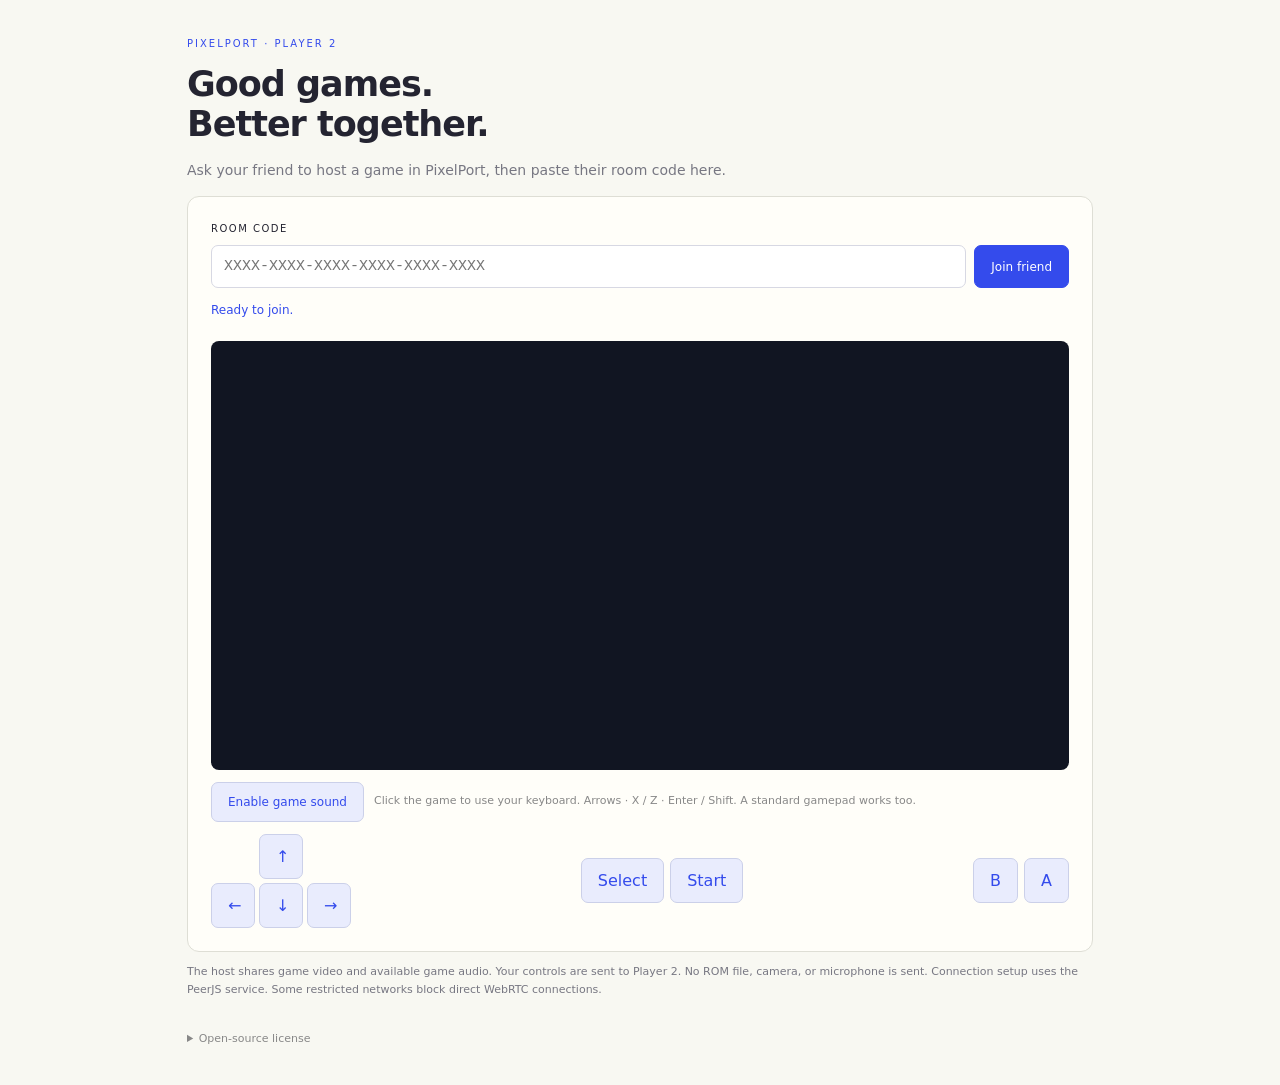
==== index.html @ 55cf58aa "index.html this time" ====
<!doctype html><html lang="en"><head><meta charset="utf-8"><meta name="viewport" content="width=device-width,initial-scale=1"><title>PixelPort — Play with a friend</title><style>
*{box-sizing:border-box}body{margin:0;background:#f8f8f2;color:#242431;font:14px/1.7 system-ui}main{max-width:950px;margin:35px auto;padding:0 22px}h1{font-size:35px;line-height:1.15;letter-spacing:-1px;margin:12px 0}p{color:#777782}.eyebrow{letter-spacing:2px;color:#344bec;font-size:10px}section{padding:23px;border:1px solid #deded5;border-radius:12px;background:#fffef9}label{display:block;font-size:10px;letter-spacing:1.5px;margin-bottom:8px}input{font:15px monospace;padding:12px;border:1px solid #d7d8e3;border-radius:7px;flex:1;min-width:0}button{font:12px system-ui;cursor:pointer;border:1px solid #cbd0e9;background:#e9ecfd;color:#344bec;border-radius:7px;padding:12px 16px}button.primary{background:#344bec;color:white;border-color:#344bec}.row{display:flex;gap:8px}#status{font-size:12px;color:#344bec}video{width:100%;max-height:70vh;display:block;background:#111522;border-radius:8px;margin-top:20px;outline:0}.toolbar{display:flex;gap:10px;align-items:center;margin:12px 0;color:#888;font-size:11px}#touch{display:flex;gap:12px;justify-content:space-between;align-items:center;margin-top:12px;touch-action:none}#touch button{user-select:none;touch-action:none;font-size:16px;min-width:44px;min-height:44px}.pad{display:grid;grid-template-columns:repeat(3,44px);gap:4px}.pad button:first-child{grid-column:2}.pad button:nth-child(2){grid-column:1}.cluster{display:flex;gap:6px}details{font-size:11px;margin-top:30px;color:#888}pre{white-space:pre-wrap;max-height:240px;overflow:auto}[hidden]{display:none!important}@media(max-width:550px){main{padding:0 13px}section{padding:16px}.row{flex-wrap:wrap}.row input{width:100%;flex-basis:100%}.toolbar{flex-wrap:wrap}#touch{gap:6px}#touch button{min-width:34px;min-height:38px;padding:8px}.pad{grid-template-columns:repeat(3,34px)}.cluster{gap:4px}}</style></head><body><main><div class="eyebrow">PIXELPORT · PLAYER 2</div><h1>Good games.<br>Better together.</h1><p>Ask your friend to host a game in PixelPort, then paste their room code here.</p><section><label for="room">ROOM CODE</label><div class="row"><input id="room" placeholder="XXXX-XXXX-XXXX-XXXX-XXXX-XXXX" spellcheck="false" autocomplete="off"><button class="primary" id="join">Join friend</button><button id="leave" hidden>Leave room</button></div><p id="status" role="status">Ready to join.</p><video id="video" autoplay muted playsinline tabindex="0" aria-label="Your friend's game"></video><div class="toolbar"><button id="sound">Enable game sound</button><span>Click the game to use your keyboard. Arrows · X / Z · Enter / Shift. A standard gamepad works too.</span></div><div id="touch" aria-label="Touch controller"><div class="pad"><button data-button="4" aria-label="Up">↑</button><button data-button="6" aria-label="Left">←</button><button data-button="5" aria-label="Down">↓</button><button data-button="7" aria-label="Right">→</button></div><div class="cluster"><button data-button="2">Select</button><button data-button="3">Start</button></div><div class="cluster"><button data-button="1">B</button><button data-button="0">A</button></div></div></section><p style="font-size:11px">The host shares game video and available game audio. Your controls are sent to Player 2. No ROM file, camera, or microphone is sent. Connection setup uses the PeerJS service. Some restricted networks block direct WebRTC connections.</p><details><summary>Open-source license</summary><p>PixelPort guest frontend: GPL-3.0-or-later. This file contains its readable source. PeerJS 1.5.5: MIT license.</p><pre>Copyright (c) 2015 Michelle Bu and Eric Zhang, http://peerjs.com

(The MIT License)

Permission is hereby granted, free of charge, to any person obtaining
a copy of this software and associated documentation files (the
&quot;Software&quot;), to deal in the Software without restriction, including
without limitation the rights to use, copy, modify, merge, publish,
distribute, sublicense, and/or sell copies of the Software, and to
permit persons to whom the Software is furnished to do so, subject to
the following conditions:

The above copyright notice and this permission notice shall be
included in all copies or substantial portions of the Software.

THE SOFTWARE IS PROVIDED &quot;AS IS&quot;, WITHOUT WARRANTY OF ANY KIND,
EXPRESS OR IMPLIED, INCLUDING BUT NOT LIMITED TO THE WARRANTIES OF
MERCHANTABILITY, FITNESS FOR A PARTICULAR PURPOSE AND
NONINFRINGEMENT. IN NO EVENT SHALL THE AUTHORS OR COPYRIGHT HOLDERS BE
LIABLE FOR ANY CLAIM, DAMAGES OR OTHER LIABILITY, WHETHER IN AN ACTION
OF CONTRACT, TORT OR OTHERWISE, ARISING FROM, OUT OF OR IN CONNECTION
WITH THE SOFTWARE OR THE USE OR OTHER DEALINGS IN THE SOFTWARE.
</pre></details></main><script>(()=>{function e(e,t,n,r){Object.defineProperty(e,t,{get:n,set:r,enumerable:!0,configurable:!0})}function t(e){return e&&e.__esModule?e.default:e}class n{constructor(){this.chunkedMTU=16300,this._dataCount=1,this.chunk=e=>{let t=[],n=e.byteLength,r=Math.ceil(n/this.chunkedMTU),i=0,s=0;for(;s<n;){let o=Math.min(n,s+this.chunkedMTU),a=e.slice(s,o),c={__peerData:this._dataCount,n:i,data:a,total:r};t.push(c),s=o,i++}return this._dataCount++,t}}}class r{append_buffer(e){this.flush(),this._parts.push(e)}append(e){this._pieces.push(e)}flush(){if(this._pieces.length>0){let e=new Uint8Array(this._pieces);this._parts.push(e),this._pieces=[]}}toArrayBuffer(){let e=[];for(let t of this._parts)e.push(t);return function(e){let t=0;for(let n of e)t+=n.byteLength;let n=new Uint8Array(t),r=0;for(let t of e){let e=new Uint8Array(t.buffer,t.byteOffset,t.byteLength);n.set(e,r),r+=t.byteLength}return n}(e).buffer}constructor(){this.encoder=new TextEncoder,this._pieces=[],this._parts=[]}}function i(e){return new o(e).unpack()}function s(e){let t=new a,n=t.pack(e);return n instanceof Promise?n.then(()=>t.getBuffer()):t.getBuffer()}class o{unpack(){let e,t=this.unpack_uint8();if(t<128)return t;if((224^t)<32)return(224^t)-32;if((e=160^t)<=15)return this.unpack_raw(e);if((e=176^t)<=15)return this.unpack_string(e);if((e=144^t)<=15)return this.unpack_array(e);if((e=128^t)<=15)return this.unpack_map(e);switch(t){case 192:return null;case 193:case 212:case 213:case 214:case 215:return;case 194:return!1;case 195:return!0;case 202:return this.unpack_float();case 203:return this.unpack_double();case 204:return this.unpack_uint8();case 205:return this.unpack_uint16();case 206:return this.unpack_uint32();case 207:return this.unpack_uint64();case 208:return this.unpack_int8();case 209:return this.unpack_int16();case 210:return this.unpack_int32();case 211:return this.unpack_int64();case 216:return e=this.unpack_uint16(),this.unpack_string(e);case 217:return e=this.unpack_uint32(),this.unpack_string(e);case 218:return e=this.unpack_uint16(),this.unpack_raw(e);case 219:return e=this.unpack_uint32(),this.unpack_raw(e);case 220:return e=this.unpack_uint16(),this.unpack_array(e);case 221:return e=this.unpack_uint32(),this.unpack_array(e);case 222:return e=this.unpack_uint16(),this.unpack_map(e);case 223:return e=this.unpack_uint32(),this.unpack_map(e)}}unpack_uint8(){let e=255&this.dataView[this.index];return this.index++,e}unpack_uint16(){let e=this.read(2),t=(255&e[0])*256+(255&e[1]);return this.index+=2,t}unpack_uint32(){let e=this.read(4),t=((256*e[0]+e[1])*256+e[2])*256+e[3];return this.index+=4,t}unpack_uint64(){let e=this.read(8),t=((((((256*e[0]+e[1])*256+e[2])*256+e[3])*256+e[4])*256+e[5])*256+e[6])*256+e[7];return this.index+=8,t}unpack_int8(){let e=this.unpack_uint8();return e<128?e:e-256}unpack_int16(){let e=this.unpack_uint16();return e<32768?e:e-65536}unpack_int32(){let e=this.unpack_uint32();return e<0x80000000?e:e-0x100000000}unpack_int64(){let e=this.unpack_uint64();return e<0x8000000000000000?e:e-0xffffffffffffffff}unpack_raw(e){if(this.length<this.index+e)throw Error(`BinaryPackFailure: index is out of range ${this.index} ${e} ${this.length}`);let t=this.dataBuffer.slice(this.index,this.index+e);return this.index+=e,t}unpack_string(e){let t,n,r=this.read(e),i=0,s="";for(;i<e;)(t=r[i])<160?(n=t,i++):(192^t)<32?(n=(31&t)<<6|63&r[i+1],i+=2):(224^t)<16?(n=(15&t)<<12|(63&r[i+1])<<6|63&r[i+2],i+=3):(n=(7&t)<<18|(63&r[i+1])<<12|(63&r[i+2])<<6|63&r[i+3],i+=4),s+=String.fromCodePoint(n);return this.index+=e,s}unpack_array(e){let t=Array(e);for(let n=0;n<e;n++)t[n]=this.unpack();return t}unpack_map(e){let t={};for(let n=0;n<e;n++)t[this.unpack()]=this.unpack();return t}unpack_float(){let e=this.unpack_uint32();return(0==e>>31?1:-1)*(8388607&e|8388608)*2**((e>>23&255)-127-23)}unpack_double(){let e=this.unpack_uint32(),t=this.unpack_uint32(),n=(e>>20&2047)-1023;return(0==e>>31?1:-1)*((1048575&e|1048576)*2**(n-20)+t*2**(n-52))}read(e){let t=this.index;if(t+e<=this.length)return this.dataView.subarray(t,t+e);throw Error("BinaryPackFailure: read index out of range")}constructor(e){this.index=0,this.dataBuffer=e,this.dataView=new Uint8Array(this.dataBuffer),this.length=this.dataBuffer.byteLength}}class a{getBuffer(){return this._bufferBuilder.toArrayBuffer()}pack(e){if("string"==typeof e)this.pack_string(e);else if("number"==typeof e)Math.floor(e)===e?this.pack_integer(e):this.pack_double(e);else if("boolean"==typeof e)!0===e?this._bufferBuilder.append(195):!1===e&&this._bufferBuilder.append(194);else if(void 0===e)this._bufferBuilder.append(192);else if("object"==typeof e)if(null===e)this._bufferBuilder.append(192);else{let t=e.constructor;if(e instanceof Array){let t=this.pack_array(e);if(t instanceof Promise)return t.then(()=>this._bufferBuilder.flush())}else if(e instanceof ArrayBuffer)this.pack_bin(new Uint8Array(e));else if("BYTES_PER_ELEMENT"in e)this.pack_bin(new Uint8Array(e.buffer,e.byteOffset,e.byteLength));else if(e instanceof Date)this.pack_string(e.toString());else if(e instanceof Blob)return e.arrayBuffer().then(e=>{this.pack_bin(new Uint8Array(e)),this._bufferBuilder.flush()});else if(t==Object||t.toString().startsWith("class")){let t=this.pack_object(e);if(t instanceof Promise)return t.then(()=>this._bufferBuilder.flush())}else throw Error(`Type "${t.toString()}" not yet supported`)}else throw Error(`Type "${typeof e}" not yet supported`);this._bufferBuilder.flush()}pack_bin(e){let t=e.length;if(t<=15)this.pack_uint8(160+t);else if(t<=65535)this._bufferBuilder.append(218),this.pack_uint16(t);else if(t<=0xffffffff)this._bufferBuilder.append(219),this.pack_uint32(t);else throw Error("Invalid length");this._bufferBuilder.append_buffer(e)}pack_string(e){let t=this._textEncoder.encode(e),n=t.length;if(n<=15)this.pack_uint8(176+n);else if(n<=65535)this._bufferBuilder.append(216),this.pack_uint16(n);else if(n<=0xffffffff)this._bufferBuilder.append(217),this.pack_uint32(n);else throw Error("Invalid length");this._bufferBuilder.append_buffer(t)}pack_array(e){let t=e.length;if(t<=15)this.pack_uint8(144+t);else if(t<=65535)this._bufferBuilder.append(220),this.pack_uint16(t);else if(t<=0xffffffff)this._bufferBuilder.append(221),this.pack_uint32(t);else throw Error("Invalid length");let n=r=>{if(r<t){let t=this.pack(e[r]);return t instanceof Promise?t.then(()=>n(r+1)):n(r+1)}};return n(0)}pack_integer(e){if(e>=-32&&e<=127)this._bufferBuilder.append(255&e);else if(e>=0&&e<=255)this._bufferBuilder.append(204),this.pack_uint8(e);else if(e>=-128&&e<=127)this._bufferBuilder.append(208),this.pack_int8(e);else if(e>=0&&e<=65535)this._bufferBuilder.append(205),this.pack_uint16(e);else if(e>=-32768&&e<=32767)this._bufferBuilder.append(209),this.pack_int16(e);else if(e>=0&&e<=0xffffffff)this._bufferBuilder.append(206),this.pack_uint32(e);else if(e>=-0x80000000&&e<=0x7fffffff)this._bufferBuilder.append(210),this.pack_int32(e);else if(e>=-0x8000000000000000&&e<=0x8000000000000000)this._bufferBuilder.append(211),this.pack_int64(e);else if(e>=0&&e<=0xffffffffffffffff)this._bufferBuilder.append(207),this.pack_uint64(e);else throw Error("Invalid integer")}pack_double(e){let t=0;e<0&&(t=1,e=-e);let n=Math.floor(Math.log(e)/Math.LN2),r=Math.floor((e/2**n-1)*0x10000000000000),i=t<<31|n+1023<<20|r/0x100000000&1048575;this._bufferBuilder.append(203),this.pack_int32(i),this.pack_int32(r%0x100000000)}pack_object(e){let t=Object.keys(e),n=t.length;if(n<=15)this.pack_uint8(128+n);else if(n<=65535)this._bufferBuilder.append(222),this.pack_uint16(n);else if(n<=0xffffffff)this._bufferBuilder.append(223),this.pack_uint32(n);else throw Error("Invalid length");let r=n=>{if(n<t.length){let i=t[n];if(e.hasOwnProperty(i)){this.pack(i);let t=this.pack(e[i]);if(t instanceof Promise)return t.then(()=>r(n+1))}return r(n+1)}};return r(0)}pack_uint8(e){this._bufferBuilder.append(e)}pack_uint16(e){this._bufferBuilder.append(e>>8),this._bufferBuilder.append(255&e)}pack_uint32(e){let t=0|e;this._bufferBuilder.append((0xff000000&t)>>>24),this._bufferBuilder.append((0xff0000&t)>>>16),this._bufferBuilder.append((65280&t)>>>8),this._bufferBuilder.append(255&t)}pack_uint64(e){let t=e/0x100000000,n=e%0x100000000;this._bufferBuilder.append((0xff000000&t)>>>24),this._bufferBuilder.append((0xff0000&t)>>>16),this._bufferBuilder.append((65280&t)>>>8),this._bufferBuilder.append(255&t),this._bufferBuilder.append((0xff000000&n)>>>24),this._bufferBuilder.append((0xff0000&n)>>>16),this._bufferBuilder.append((65280&n)>>>8),this._bufferBuilder.append(255&n)}pack_int8(e){this._bufferBuilder.append(255&e)}pack_int16(e){this._bufferBuilder.append((65280&e)>>8),this._bufferBuilder.append(255&e)}pack_int32(e){this._bufferBuilder.append(e>>>24&255),this._bufferBuilder.append((0xff0000&e)>>>16),this._bufferBuilder.append((65280&e)>>>8),this._bufferBuilder.append(255&e)}pack_int64(e){let t=Math.floor(e/0x100000000),n=e%0x100000000;this._bufferBuilder.append((0xff000000&t)>>>24),this._bufferBuilder.append((0xff0000&t)>>>16),this._bufferBuilder.append((65280&t)>>>8),this._bufferBuilder.append(255&t),this._bufferBuilder.append((0xff000000&n)>>>24),this._bufferBuilder.append((0xff0000&n)>>>16),this._bufferBuilder.append((65280&n)>>>8),this._bufferBuilder.append(255&n)}constructor(){this._bufferBuilder=new r,this._textEncoder=new TextEncoder}}"use strict";let c=!0,p=!0;function d(e,t,n){let r=e.match(t);return r&&r.length>=n&&parseInt(r[n],10)}function l(e,t,n){if(!e.RTCPeerConnection)return;let r=e.RTCPeerConnection.prototype,i=r.addEventListener;r.addEventListener=function(e,r){if(e!==t)return i.apply(this,arguments);let s=e=>{let t=n(e);t&&(r.handleEvent?r.handleEvent(t):r(t))};return this._eventMap=this._eventMap||{},this._eventMap[t]||(this._eventMap[t]=new Map),this._eventMap[t].set(r,s),i.apply(this,[e,s])};let s=r.removeEventListener;r.removeEventListener=function(e,n){if(e!==t||!this._eventMap||!this._eventMap[t]||!this._eventMap[t].has(n))return s.apply(this,arguments);let r=this._eventMap[t].get(n);return this._eventMap[t].delete(n),0===this._eventMap[t].size&&delete this._eventMap[t],0===Object.keys(this._eventMap).length&&delete this._eventMap,s.apply(this,[e,r])},Object.defineProperty(r,"on"+t,{get(){return this["_on"+t]},set(e){this["_on"+t]&&(this.removeEventListener(t,this["_on"+t]),delete this["_on"+t]),e&&this.addEventListener(t,this["_on"+t]=e)},enumerable:!0,configurable:!0})}function h(e){return"boolean"!=typeof e?Error("Argument type: "+typeof e+". Please use a boolean."):(c=e,e?"adapter.js logging disabled":"adapter.js logging enabled")}function u(e){return"boolean"!=typeof e?Error("Argument type: "+typeof e+". Please use a boolean."):(p=!e,"adapter.js deprecation warnings "+(e?"disabled":"enabled"))}function f(){"object"==typeof window&&(c||"undefined"!=typeof console&&"function"==typeof console.log&&console.log.apply(console,arguments))}function m(e,t){p&&console.warn(e+" is deprecated, please use "+t+" instead.")}function _(e){return"[object Object]"===Object.prototype.toString.call(e)}function g(e,t,n){let r=n?"outbound-rtp":"inbound-rtp",i=new Map;if(null===t)return i;let s=[];return e.forEach(e=>{"track"===e.type&&e.trackIdentifier===t.id&&s.push(e)}),s.forEach(t=>{e.forEach(n=>{n.type===r&&n.trackId===t.id&&function e(t,n,r){!n||r.has(n.id)||(r.set(n.id,n),Object.keys(n).forEach(i=>{i.endsWith("Id")?e(t,t.get(n[i]),r):i.endsWith("Ids")&&n[i].forEach(n=>{e(t,t.get(n),r)})}))}(e,n,i)})}),i}"use strict";var y={};function C(e,t){let n=e&&e.navigator;if(!n.mediaDevices)return;let r=function(e){if("object"!=typeof e||e.mandatory||e.optional)return e;let t={};return Object.keys(e).forEach(n=>{if("require"===n||"advanced"===n||"mediaSource"===n)return;let r="object"==typeof e[n]?e[n]:{ideal:e[n]};void 0!==r.exact&&"number"==typeof r.exact&&(r.min=r.max=r.exact);let i=function(e,t){return e?e+t.charAt(0).toUpperCase()+t.slice(1):"deviceId"===t?"sourceId":t};if(void 0!==r.ideal){t.optional=t.optional||[];let e={};"number"==typeof r.ideal?(e[i("min",n)]=r.ideal,t.optional.push(e),(e={})[i("max",n)]=r.ideal):e[i("",n)]=r.ideal,t.optional.push(e)}void 0!==r.exact&&"number"!=typeof r.exact?(t.mandatory=t.mandatory||{},t.mandatory[i("",n)]=r.exact):["min","max"].forEach(e=>{void 0!==r[e]&&(t.mandatory=t.mandatory||{},t.mandatory[i(e,n)]=r[e])})}),e.advanced&&(t.optional=(t.optional||[]).concat(e.advanced)),t},i=function(e,i){if(t.version>=61)return i(e);if((e=JSON.parse(JSON.stringify(e)))&&"object"==typeof e.audio){let t=function(e,t,n){t in e&&!(n in e)&&(e[n]=e[t],delete e[t])};t((e=JSON.parse(JSON.stringify(e))).audio,"autoGainControl","googAutoGainControl"),t(e.audio,"noiseSuppression","googNoiseSuppression"),e.audio=r(e.audio)}if(e&&"object"==typeof e.video){let s=e.video.facingMode;s=s&&("object"==typeof s?s:{ideal:s});let o=t.version<66;if(s&&("user"===s.exact||"environment"===s.exact||"user"===s.ideal||"environment"===s.ideal)&&!(n.mediaDevices.getSupportedConstraints&&n.mediaDevices.getSupportedConstraints().facingMode&&!o)){let t;if(delete e.video.facingMode,"environment"===s.exact||"environment"===s.ideal?t=["back","rear"]:("user"===s.exact||"user"===s.ideal)&&(t=["front"]),t)return n.mediaDevices.enumerateDevices().then(n=>{let o=(n=n.filter(e=>"videoinput"===e.kind)).find(e=>t.some(t=>e.label.toLowerCase().includes(t)));return!o&&n.length&&t.includes("back")&&(o=n[n.length-1]),o&&(e.video.deviceId=s.exact?{exact:o.deviceId}:{ideal:o.deviceId}),e.video=r(e.video),f("chrome: "+JSON.stringify(e)),i(e)})}e.video=r(e.video)}return f("chrome: "+JSON.stringify(e)),i(e)},s=function(e){return t.version>=64?e:{name:({PermissionDeniedError:"NotAllowedError",PermissionDismissedError:"NotAllowedError",InvalidStateError:"NotAllowedError",DevicesNotFoundError:"NotFoundError",ConstraintNotSatisfiedError:"OverconstrainedError",TrackStartError:"NotReadableError",MediaDeviceFailedDueToShutdown:"NotAllowedError",MediaDeviceKillSwitchOn:"NotAllowedError",TabCaptureError:"AbortError",ScreenCaptureError:"AbortError",DeviceCaptureError:"AbortError"})[e.name]||e.name,message:e.message,constraint:e.constraint||e.constraintName,toString(){return this.name+(this.message&&": ")+this.message}}};if(n.getUserMedia=(function(e,t,r){i(e,e=>{n.webkitGetUserMedia(e,t,e=>{r&&r(s(e))})})}).bind(n),n.mediaDevices.getUserMedia){let e=n.mediaDevices.getUserMedia.bind(n.mediaDevices);n.mediaDevices.getUserMedia=function(t){return i(t,t=>e(t).then(e=>{if(t.audio&&!e.getAudioTracks().length||t.video&&!e.getVideoTracks().length)throw e.getTracks().forEach(e=>{e.stop()}),new DOMException("","NotFoundError");return e},e=>Promise.reject(s(e))))}}}"use strict";function v(e){e.MediaStream=e.MediaStream||e.webkitMediaStream}function b(e){if("object"!=typeof e||!e.RTCPeerConnection||"ontrack"in e.RTCPeerConnection.prototype)l(e,"track",e=>(e.transceiver||Object.defineProperty(e,"transceiver",{value:{receiver:e.receiver}}),e));else{Object.defineProperty(e.RTCPeerConnection.prototype,"ontrack",{get(){return this._ontrack},set(e){this._ontrack&&this.removeEventListener("track",this._ontrack),this.addEventListener("track",this._ontrack=e)},enumerable:!0,configurable:!0});let t=e.RTCPeerConnection.prototype.setRemoteDescription;e.RTCPeerConnection.prototype.setRemoteDescription=function(){return this._ontrackpoly||(this._ontrackpoly=t=>{t.stream.addEventListener("addtrack",n=>{let r;r=e.RTCPeerConnection.prototype.getReceivers?this.getReceivers().find(e=>e.track&&e.track.id===n.track.id):{track:n.track};let i=new Event("track");i.track=n.track,i.receiver=r,i.transceiver={receiver:r},i.streams=[t.stream],this.dispatchEvent(i)}),t.stream.getTracks().forEach(n=>{let r;r=e.RTCPeerConnection.prototype.getReceivers?this.getReceivers().find(e=>e.track&&e.track.id===n.id):{track:n};let i=new Event("track");i.track=n,i.receiver=r,i.transceiver={receiver:r},i.streams=[t.stream],this.dispatchEvent(i)})},this.addEventListener("addstream",this._ontrackpoly)),t.apply(this,arguments)}}}function T(e){if("object"==typeof e&&e.RTCPeerConnection&&!("getSenders"in e.RTCPeerConnection.prototype)&&"createDTMFSender"in e.RTCPeerConnection.prototype){let t=function(e,t){return{track:t,get dtmf(){return void 0===this._dtmf&&("audio"===t.kind?this._dtmf=e.createDTMFSender(t):this._dtmf=null),this._dtmf},_pc:e}};if(!e.RTCPeerConnection.prototype.getSenders){e.RTCPeerConnection.prototype.getSenders=function(){return this._senders=this._senders||[],this._senders.slice()};let n=e.RTCPeerConnection.prototype.addTrack;e.RTCPeerConnection.prototype.addTrack=function(e,r){let i=n.apply(this,arguments);return i||(i=t(this,e),this._senders.push(i)),i};let r=e.RTCPeerConnection.prototype.removeTrack;e.RTCPeerConnection.prototype.removeTrack=function(e){r.apply(this,arguments);let t=this._senders.indexOf(e);-1!==t&&this._senders.splice(t,1)}}let n=e.RTCPeerConnection.prototype.addStream;e.RTCPeerConnection.prototype.addStream=function(e){this._senders=this._senders||[],n.apply(this,[e]),e.getTracks().forEach(e=>{this._senders.push(t(this,e))})};let r=e.RTCPeerConnection.prototype.removeStream;e.RTCPeerConnection.prototype.removeStream=function(e){this._senders=this._senders||[],r.apply(this,[e]),e.getTracks().forEach(e=>{let t=this._senders.find(t=>t.track===e);t&&this._senders.splice(this._senders.indexOf(t),1)})}}else if("object"==typeof e&&e.RTCPeerConnection&&"getSenders"in e.RTCPeerConnection.prototype&&"createDTMFSender"in e.RTCPeerConnection.prototype&&e.RTCRtpSender&&!("dtmf"in e.RTCRtpSender.prototype)){let t=e.RTCPeerConnection.prototype.getSenders;e.RTCPeerConnection.prototype.getSenders=function(){let e=t.apply(this,[]);return e.forEach(e=>e._pc=this),e},Object.defineProperty(e.RTCRtpSender.prototype,"dtmf",{get(){return void 0===this._dtmf&&("audio"===this.track.kind?this._dtmf=this._pc.createDTMFSender(this.track):this._dtmf=null),this._dtmf}})}}function S(e){if(!("object"==typeof e&&e.RTCPeerConnection&&e.RTCRtpSender&&e.RTCRtpReceiver))return;if(!("getStats"in e.RTCRtpSender.prototype)){let t=e.RTCPeerConnection.prototype.getSenders;t&&(e.RTCPeerConnection.prototype.getSenders=function(){let e=t.apply(this,[]);return e.forEach(e=>e._pc=this),e});let n=e.RTCPeerConnection.prototype.addTrack;n&&(e.RTCPeerConnection.prototype.addTrack=function(){let e=n.apply(this,arguments);return e._pc=this,e}),e.RTCRtpSender.prototype.getStats=function(){let e=this;return this._pc.getStats().then(t=>g(t,e.track,!0))}}if(!("getStats"in e.RTCRtpReceiver.prototype)){let t=e.RTCPeerConnection.prototype.getReceivers;t&&(e.RTCPeerConnection.prototype.getReceivers=function(){let e=t.apply(this,[]);return e.forEach(e=>e._pc=this),e}),l(e,"track",e=>(e.receiver._pc=e.srcElement,e)),e.RTCRtpReceiver.prototype.getStats=function(){let e=this;return this._pc.getStats().then(t=>g(t,e.track,!1))}}if(!("getStats"in e.RTCRtpSender.prototype&&"getStats"in e.RTCRtpReceiver.prototype))return;let t=e.RTCPeerConnection.prototype.getStats;e.RTCPeerConnection.prototype.getStats=function(){if(arguments.length>0&&arguments[0]instanceof e.MediaStreamTrack){let e,t,n,r=arguments[0];return(this.getSenders().forEach(t=>{t.track===r&&(e?n=!0:e=t)}),this.getReceivers().forEach(e=>(e.track===r&&(t?n=!0:t=e),e.track===r)),n||e&&t)?Promise.reject(new DOMException("There are more than one sender or receiver for the track.","InvalidAccessError")):e?e.getStats():t?t.getStats():Promise.reject(new DOMException("There is no sender or receiver for the track.","InvalidAccessError"))}return t.apply(this,arguments)}}function k(e){e.RTCPeerConnection.prototype.getLocalStreams=function(){return this._shimmedLocalStreams=this._shimmedLocalStreams||{},Object.keys(this._shimmedLocalStreams).map(e=>this._shimmedLocalStreams[e][0])};let t=e.RTCPeerConnection.prototype.addTrack;e.RTCPeerConnection.prototype.addTrack=function(e,n){if(!n)return t.apply(this,arguments);this._shimmedLocalStreams=this._shimmedLocalStreams||{};let r=t.apply(this,arguments);return this._shimmedLocalStreams[n.id]?-1===this._shimmedLocalStreams[n.id].indexOf(r)&&this._shimmedLocalStreams[n.id].push(r):this._shimmedLocalStreams[n.id]=[n,r],r};let n=e.RTCPeerConnection.prototype.addStream;e.RTCPeerConnection.prototype.addStream=function(e){this._shimmedLocalStreams=this._shimmedLocalStreams||{},e.getTracks().forEach(e=>{if(this.getSenders().find(t=>t.track===e))throw new DOMException("Track already exists.","InvalidAccessError")});let t=this.getSenders();n.apply(this,arguments);let r=this.getSenders().filter(e=>-1===t.indexOf(e));this._shimmedLocalStreams[e.id]=[e].concat(r)};let r=e.RTCPeerConnection.prototype.removeStream;e.RTCPeerConnection.prototype.removeStream=function(e){return this._shimmedLocalStreams=this._shimmedLocalStreams||{},delete this._shimmedLocalStreams[e.id],r.apply(this,arguments)};let i=e.RTCPeerConnection.prototype.removeTrack;e.RTCPeerConnection.prototype.removeTrack=function(e){return this._shimmedLocalStreams=this._shimmedLocalStreams||{},e&&Object.keys(this._shimmedLocalStreams).forEach(t=>{let n=this._shimmedLocalStreams[t].indexOf(e);-1!==n&&this._shimmedLocalStreams[t].splice(n,1),1===this._shimmedLocalStreams[t].length&&delete this._shimmedLocalStreams[t]}),i.apply(this,arguments)}}function R(e,t){if(!e.RTCPeerConnection)return;if(e.RTCPeerConnection.prototype.addTrack&&t.version>=65)return k(e);let n=e.RTCPeerConnection.prototype.getLocalStreams;e.RTCPeerConnection.prototype.getLocalStreams=function(){let e=n.apply(this);return this._reverseStreams=this._reverseStreams||{},e.map(e=>this._reverseStreams[e.id])};let r=e.RTCPeerConnection.prototype.addStream;e.RTCPeerConnection.prototype.addStream=function(t){if(this._streams=this._streams||{},this._reverseStreams=this._reverseStreams||{},t.getTracks().forEach(e=>{if(this.getSenders().find(t=>t.track===e))throw new DOMException("Track already exists.","InvalidAccessError")}),!this._reverseStreams[t.id]){let n=new e.MediaStream(t.getTracks());this._streams[t.id]=n,this._reverseStreams[n.id]=t,t=n}r.apply(this,[t])};let i=e.RTCPeerConnection.prototype.removeStream;function s(e,t){let n=t.sdp;return Object.keys(e._reverseStreams||[]).forEach(t=>{let r=e._reverseStreams[t],i=e._streams[r.id];n=n.replace(RegExp(i.id,"g"),r.id)}),new RTCSessionDescription({type:t.type,sdp:n})}e.RTCPeerConnection.prototype.removeStream=function(e){this._streams=this._streams||{},this._reverseStreams=this._reverseStreams||{},i.apply(this,[this._streams[e.id]||e]),delete this._reverseStreams[this._streams[e.id]?this._streams[e.id].id:e.id],delete this._streams[e.id]},e.RTCPeerConnection.prototype.addTrack=function(t,n){if("closed"===this.signalingState)throw new DOMException("The RTCPeerConnection's signalingState is 'closed'.","InvalidStateError");let r=[].slice.call(arguments,1);if(1!==r.length||!r[0].getTracks().find(e=>e===t))throw new DOMException("The adapter.js addTrack polyfill only supports a single  stream which is associated with the specified track.","NotSupportedError");if(this.getSenders().find(e=>e.track===t))throw new DOMException("Track already exists.","InvalidAccessError");this._streams=this._streams||{},this._reverseStreams=this._reverseStreams||{};let i=this._streams[n.id];if(i)i.addTrack(t),Promise.resolve().then(()=>{this.dispatchEvent(new Event("negotiationneeded"))});else{let r=new e.MediaStream([t]);this._streams[n.id]=r,this._reverseStreams[r.id]=n,this.addStream(r)}return this.getSenders().find(e=>e.track===t)},["createOffer","createAnswer"].forEach(function(t){let n=e.RTCPeerConnection.prototype[t];e.RTCPeerConnection.prototype[t]=({[t](){let e=arguments,t=arguments.length&&"function"==typeof arguments[0];return t?n.apply(this,[t=>{let n=s(this,t);e[0].apply(null,[n])},t=>{e[1]&&e[1].apply(null,t)},arguments[2]]):n.apply(this,arguments).then(e=>s(this,e))}})[t]});let o=e.RTCPeerConnection.prototype.setLocalDescription;e.RTCPeerConnection.prototype.setLocalDescription=function(){var e,t;let n;return arguments.length&&arguments[0].type?(arguments[0]=(e=this,t=arguments[0],n=t.sdp,Object.keys(e._reverseStreams||[]).forEach(t=>{let r=e._reverseStreams[t],i=e._streams[r.id];n=n.replace(RegExp(r.id,"g"),i.id)}),new RTCSessionDescription({type:t.type,sdp:n})),o.apply(this,arguments)):o.apply(this,arguments)};let a=Object.getOwnPropertyDescriptor(e.RTCPeerConnection.prototype,"localDescription");Object.defineProperty(e.RTCPeerConnection.prototype,"localDescription",{get(){let e=a.get.apply(this);return""===e.type?e:s(this,e)}}),e.RTCPeerConnection.prototype.removeTrack=function(e){let t;if("closed"===this.signalingState)throw new DOMException("The RTCPeerConnection's signalingState is 'closed'.","InvalidStateError");if(!e._pc)throw new DOMException("Argument 1 of RTCPeerConnection.removeTrack does not implement interface RTCRtpSender.","TypeError");if(e._pc!==this)throw new DOMException("Sender was not created by this connection.","InvalidAccessError");this._streams=this._streams||{},Object.keys(this._streams).forEach(n=>{this._streams[n].getTracks().find(t=>e.track===t)&&(t=this._streams[n])}),t&&(1===t.getTracks().length?this.removeStream(this._reverseStreams[t.id]):t.removeTrack(e.track),this.dispatchEvent(new Event("negotiationneeded")))}}function P(e,t){!e.RTCPeerConnection&&e.webkitRTCPeerConnection&&(e.RTCPeerConnection=e.webkitRTCPeerConnection),e.RTCPeerConnection&&t.version<53&&["setLocalDescription","setRemoteDescription","addIceCandidate"].forEach(function(t){let n=e.RTCPeerConnection.prototype[t];e.RTCPeerConnection.prototype[t]=({[t](){return arguments[0]=new("addIceCandidate"===t?e.RTCIceCandidate:e.RTCSessionDescription)(arguments[0]),n.apply(this,arguments)}})[t]})}function w(e,t){l(e,"negotiationneeded",e=>{let n=e.target;if(!(t.version<72)&&(!n.getConfiguration||"plan-b"!==n.getConfiguration().sdpSemantics)||"stable"===n.signalingState)return e})}"use strict";e(y,"shimMediaStream",()=>v),e(y,"shimOnTrack",()=>b),e(y,"shimGetSendersWithDtmf",()=>T),e(y,"shimSenderReceiverGetStats",()=>S),e(y,"shimAddTrackRemoveTrackWithNative",()=>k),e(y,"shimAddTrackRemoveTrack",()=>R),e(y,"shimPeerConnection",()=>P),e(y,"fixNegotiationNeeded",()=>w),e(y,"shimGetUserMedia",()=>C);var E={};function x(e,t){let n=e&&e.navigator,r=e&&e.MediaStreamTrack;if(n.getUserMedia=function(e,t,r){m("navigator.getUserMedia","navigator.mediaDevices.getUserMedia"),n.mediaDevices.getUserMedia(e).then(t,r)},!(t.version>55&&"autoGainControl"in n.mediaDevices.getSupportedConstraints())){let e=function(e,t,n){t in e&&!(n in e)&&(e[n]=e[t],delete e[t])},t=n.mediaDevices.getUserMedia.bind(n.mediaDevices);if(n.mediaDevices.getUserMedia=function(n){return"object"==typeof n&&"object"==typeof n.audio&&(e((n=JSON.parse(JSON.stringify(n))).audio,"autoGainControl","mozAutoGainControl"),e(n.audio,"noiseSuppression","mozNoiseSuppression")),t(n)},r&&r.prototype.getSettings){let t=r.prototype.getSettings;r.prototype.getSettings=function(){let n=t.apply(this,arguments);return e(n,"mozAutoGainControl","autoGainControl"),e(n,"mozNoiseSuppression","noiseSuppression"),n}}if(r&&r.prototype.applyConstraints){let t=r.prototype.applyConstraints;r.prototype.applyConstraints=function(n){return"audio"===this.kind&&"object"==typeof n&&(e(n=JSON.parse(JSON.stringify(n)),"autoGainControl","mozAutoGainControl"),e(n,"noiseSuppression","mozNoiseSuppression")),t.apply(this,[n])}}}}"use strict";function D(e,t){e.navigator.mediaDevices&&"getDisplayMedia"in e.navigator.mediaDevices||e.navigator.mediaDevices&&(e.navigator.mediaDevices.getDisplayMedia=function(n){if(!(n&&n.video)){let e=new DOMException("getDisplayMedia without video constraints is undefined");return e.name="NotFoundError",e.code=8,Promise.reject(e)}return!0===n.video?n.video={mediaSource:t}:n.video.mediaSource=t,e.navigator.mediaDevices.getUserMedia(n)})}"use strict";function I(e){"object"==typeof e&&e.RTCTrackEvent&&"receiver"in e.RTCTrackEvent.prototype&&!("transceiver"in e.RTCTrackEvent.prototype)&&Object.defineProperty(e.RTCTrackEvent.prototype,"transceiver",{get(){return{receiver:this.receiver}}})}function M(e,t){if("object"!=typeof e||!(e.RTCPeerConnection||e.mozRTCPeerConnection))return;!e.RTCPeerConnection&&e.mozRTCPeerConnection&&(e.RTCPeerConnection=e.mozRTCPeerConnection),t.version<53&&["setLocalDescription","setRemoteDescription","addIceCandidate"].forEach(function(t){let n=e.RTCPeerConnection.prototype[t];e.RTCPeerConnection.prototype[t]=({[t](){return arguments[0]=new("addIceCandidate"===t?e.RTCIceCandidate:e.RTCSessionDescription)(arguments[0]),n.apply(this,arguments)}})[t]});let n={inboundrtp:"inbound-rtp",outboundrtp:"outbound-rtp",candidatepair:"candidate-pair",localcandidate:"local-candidate",remotecandidate:"remote-candidate"},r=e.RTCPeerConnection.prototype.getStats;e.RTCPeerConnection.prototype.getStats=function(){let[e,i,s]=arguments;return r.apply(this,[e||null]).then(e=>{if(t.version<53&&!i)try{e.forEach(e=>{e.type=n[e.type]||e.type})}catch(t){if("TypeError"!==t.name)throw t;e.forEach((t,r)=>{e.set(r,Object.assign({},t,{type:n[t.type]||t.type}))})}return e}).then(i,s)}}function O(e){if(!("object"==typeof e&&e.RTCPeerConnection&&e.RTCRtpSender)||e.RTCRtpSender&&"getStats"in e.RTCRtpSender.prototype)return;let t=e.RTCPeerConnection.prototype.getSenders;t&&(e.RTCPeerConnection.prototype.getSenders=function(){let e=t.apply(this,[]);return e.forEach(e=>e._pc=this),e});let n=e.RTCPeerConnection.prototype.addTrack;n&&(e.RTCPeerConnection.prototype.addTrack=function(){let e=n.apply(this,arguments);return e._pc=this,e}),e.RTCRtpSender.prototype.getStats=function(){return this.track?this._pc.getStats(this.track):Promise.resolve(new Map)}}function L(e){if(!("object"==typeof e&&e.RTCPeerConnection&&e.RTCRtpSender)||e.RTCRtpSender&&"getStats"in e.RTCRtpReceiver.prototype)return;let t=e.RTCPeerConnection.prototype.getReceivers;t&&(e.RTCPeerConnection.prototype.getReceivers=function(){let e=t.apply(this,[]);return e.forEach(e=>e._pc=this),e}),l(e,"track",e=>(e.receiver._pc=e.srcElement,e)),e.RTCRtpReceiver.prototype.getStats=function(){return this._pc.getStats(this.track)}}function A(e){!e.RTCPeerConnection||"removeStream"in e.RTCPeerConnection.prototype||(e.RTCPeerConnection.prototype.removeStream=function(e){m("removeStream","removeTrack"),this.getSenders().forEach(t=>{t.track&&e.getTracks().includes(t.track)&&this.removeTrack(t)})})}function j(e){e.DataChannel&&!e.RTCDataChannel&&(e.RTCDataChannel=e.DataChannel)}function B(e){if(!("object"==typeof e&&e.RTCPeerConnection))return;let t=e.RTCPeerConnection.prototype.addTransceiver;t&&(e.RTCPeerConnection.prototype.addTransceiver=function(){this.setParametersPromises=[];let e=arguments[1]&&arguments[1].sendEncodings;void 0===e&&(e=[]);let n=(e=[...e]).length>0;n&&e.forEach(e=>{if("rid"in e&&!/^[a-z0-9]{0,16}$/i.test(e.rid))throw TypeError("Invalid RID value provided.");if("scaleResolutionDownBy"in e&&!(parseFloat(e.scaleResolutionDownBy)>=1))throw RangeError("scale_resolution_down_by must be >= 1.0");if("maxFramerate"in e&&!(parseFloat(e.maxFramerate)>=0))throw RangeError("max_framerate must be >= 0.0")});let r=t.apply(this,arguments);if(n){let{sender:t}=r,n=t.getParameters();"encodings"in n&&(1!==n.encodings.length||0!==Object.keys(n.encodings[0]).length)||(n.encodings=e,t.sendEncodings=e,this.setParametersPromises.push(t.setParameters(n).then(()=>{delete t.sendEncodings}).catch(()=>{delete t.sendEncodings})))}return r})}function U(e){if(!("object"==typeof e&&e.RTCRtpSender))return;let t=e.RTCRtpSender.prototype.getParameters;t&&(e.RTCRtpSender.prototype.getParameters=function(){let e=t.apply(this,arguments);return"encodings"in e||(e.encodings=[].concat(this.sendEncodings||[{}])),e})}function F(e){if(!("object"==typeof e&&e.RTCPeerConnection))return;let t=e.RTCPeerConnection.prototype.createOffer;e.RTCPeerConnection.prototype.createOffer=function(){return this.setParametersPromises&&this.setParametersPromises.length?Promise.all(this.setParametersPromises).then(()=>t.apply(this,arguments)).finally(()=>{this.setParametersPromises=[]}):t.apply(this,arguments)}}function N(e){if(!("object"==typeof e&&e.RTCPeerConnection))return;let t=e.RTCPeerConnection.prototype.createAnswer;e.RTCPeerConnection.prototype.createAnswer=function(){return this.setParametersPromises&&this.setParametersPromises.length?Promise.all(this.setParametersPromises).then(()=>t.apply(this,arguments)).finally(()=>{this.setParametersPromises=[]}):t.apply(this,arguments)}}"use strict";e(E,"shimOnTrack",()=>I),e(E,"shimPeerConnection",()=>M),e(E,"shimSenderGetStats",()=>O),e(E,"shimReceiverGetStats",()=>L),e(E,"shimRemoveStream",()=>A),e(E,"shimRTCDataChannel",()=>j),e(E,"shimAddTransceiver",()=>B),e(E,"shimGetParameters",()=>U),e(E,"shimCreateOffer",()=>F),e(E,"shimCreateAnswer",()=>N),e(E,"shimGetUserMedia",()=>x),e(E,"shimGetDisplayMedia",()=>D);var z={};function $(e){if("object"==typeof e&&e.RTCPeerConnection){if("getLocalStreams"in e.RTCPeerConnection.prototype||(e.RTCPeerConnection.prototype.getLocalStreams=function(){return this._localStreams||(this._localStreams=[]),this._localStreams}),!("addStream"in e.RTCPeerConnection.prototype)){let t=e.RTCPeerConnection.prototype.addTrack;e.RTCPeerConnection.prototype.addStream=function(e){this._localStreams||(this._localStreams=[]),this._localStreams.includes(e)||this._localStreams.push(e),e.getAudioTracks().forEach(n=>t.call(this,n,e)),e.getVideoTracks().forEach(n=>t.call(this,n,e))},e.RTCPeerConnection.prototype.addTrack=function(e,...n){return n&&n.forEach(e=>{this._localStreams?this._localStreams.includes(e)||this._localStreams.push(e):this._localStreams=[e]}),t.apply(this,arguments)}}"removeStream"in e.RTCPeerConnection.prototype||(e.RTCPeerConnection.prototype.removeStream=function(e){this._localStreams||(this._localStreams=[]);let t=this._localStreams.indexOf(e);if(-1===t)return;this._localStreams.splice(t,1);let n=e.getTracks();this.getSenders().forEach(e=>{n.includes(e.track)&&this.removeTrack(e)})})}}function V(e){if("object"==typeof e&&e.RTCPeerConnection&&("getRemoteStreams"in e.RTCPeerConnection.prototype||(e.RTCPeerConnection.prototype.getRemoteStreams=function(){return this._remoteStreams?this._remoteStreams:[]}),!("onaddstream"in e.RTCPeerConnection.prototype))){Object.defineProperty(e.RTCPeerConnection.prototype,"onaddstream",{get(){return this._onaddstream},set(e){this._onaddstream&&(this.removeEventListener("addstream",this._onaddstream),this.removeEventListener("track",this._onaddstreampoly)),this.addEventListener("addstream",this._onaddstream=e),this.addEventListener("track",this._onaddstreampoly=e=>{e.streams.forEach(e=>{if(this._remoteStreams||(this._remoteStreams=[]),this._remoteStreams.includes(e))return;this._remoteStreams.push(e);let t=new Event("addstream");t.stream=e,this.dispatchEvent(t)})})}});let t=e.RTCPeerConnection.prototype.setRemoteDescription;e.RTCPeerConnection.prototype.setRemoteDescription=function(){let e=this;return this._onaddstreampoly||this.addEventListener("track",this._onaddstreampoly=function(t){t.streams.forEach(t=>{if(e._remoteStreams||(e._remoteStreams=[]),e._remoteStreams.indexOf(t)>=0)return;e._remoteStreams.push(t);let n=new Event("addstream");n.stream=t,e.dispatchEvent(n)})}),t.apply(e,arguments)}}}function G(e){if("object"!=typeof e||!e.RTCPeerConnection)return;let t=e.RTCPeerConnection.prototype,n=t.createOffer,r=t.createAnswer,i=t.setLocalDescription,s=t.setRemoteDescription,o=t.addIceCandidate;t.createOffer=function(e,t){let r=arguments.length>=2?arguments[2]:arguments[0],i=n.apply(this,[r]);return t?(i.then(e,t),Promise.resolve()):i},t.createAnswer=function(e,t){let n=arguments.length>=2?arguments[2]:arguments[0],i=r.apply(this,[n]);return t?(i.then(e,t),Promise.resolve()):i};let a=function(e,t,n){let r=i.apply(this,[e]);return n?(r.then(t,n),Promise.resolve()):r};t.setLocalDescription=a,t.setRemoteDescription=a=function(e,t,n){let r=s.apply(this,[e]);return n?(r.then(t,n),Promise.resolve()):r},t.addIceCandidate=function(e,t,n){let r=o.apply(this,[e]);return n?(r.then(t,n),Promise.resolve()):r}}function J(e){let t=e&&e.navigator;if(t.mediaDevices&&t.mediaDevices.getUserMedia){let e=t.mediaDevices,n=e.getUserMedia.bind(e);t.mediaDevices.getUserMedia=e=>n(W(e))}!t.getUserMedia&&t.mediaDevices&&t.mediaDevices.getUserMedia&&(t.getUserMedia=(function(e,n,r){t.mediaDevices.getUserMedia(e).then(n,r)}).bind(t))}function W(e){return e&&void 0!==e.video?Object.assign({},e,{video:function e(t){return _(t)?Object.keys(t).reduce(function(n,r){let i=_(t[r]),s=i?e(t[r]):t[r],o=i&&!Object.keys(s).length;return void 0===s||o?n:Object.assign(n,{[r]:s})},{}):t}(e.video)}):e}function Y(e){if(!e.RTCPeerConnection)return;let t=e.RTCPeerConnection;e.RTCPeerConnection=function(e,n){if(e&&e.iceServers){let t=[];for(let n=0;n<e.iceServers.length;n++){let r=e.iceServers[n];void 0===r.urls&&r.url?(m("RTCIceServer.url","RTCIceServer.urls"),(r=JSON.parse(JSON.stringify(r))).urls=r.url,delete r.url,t.push(r)):t.push(e.iceServers[n])}e.iceServers=t}return new t(e,n)},e.RTCPeerConnection.prototype=t.prototype,"generateCertificate"in t&&Object.defineProperty(e.RTCPeerConnection,"generateCertificate",{get:()=>t.generateCertificate})}function H(e){"object"==typeof e&&e.RTCTrackEvent&&"receiver"in e.RTCTrackEvent.prototype&&!("transceiver"in e.RTCTrackEvent.prototype)&&Object.defineProperty(e.RTCTrackEvent.prototype,"transceiver",{get(){return{receiver:this.receiver}}})}function K(e){let t=e.RTCPeerConnection.prototype.createOffer;e.RTCPeerConnection.prototype.createOffer=function(e){if(e){void 0!==e.offerToReceiveAudio&&(e.offerToReceiveAudio=!!e.offerToReceiveAudio);let t=this.getTransceivers().find(e=>"audio"===e.receiver.track.kind);!1===e.offerToReceiveAudio&&t?"sendrecv"===t.direction?t.setDirection?t.setDirection("sendonly"):t.direction="sendonly":"recvonly"===t.direction&&(t.setDirection?t.setDirection("inactive"):t.direction="inactive"):!0!==e.offerToReceiveAudio||t||this.addTransceiver("audio",{direction:"recvonly"}),void 0!==e.offerToReceiveVideo&&(e.offerToReceiveVideo=!!e.offerToReceiveVideo);let n=this.getTransceivers().find(e=>"video"===e.receiver.track.kind);!1===e.offerToReceiveVideo&&n?"sendrecv"===n.direction?n.setDirection?n.setDirection("sendonly"):n.direction="sendonly":"recvonly"===n.direction&&(n.setDirection?n.setDirection("inactive"):n.direction="inactive"):!0!==e.offerToReceiveVideo||n||this.addTransceiver("video",{direction:"recvonly"})}return t.apply(this,arguments)}}function X(e){"object"!=typeof e||e.AudioContext||(e.AudioContext=e.webkitAudioContext)}e(z,"shimLocalStreamsAPI",()=>$),e(z,"shimRemoteStreamsAPI",()=>V),e(z,"shimCallbacksAPI",()=>G),e(z,"shimGetUserMedia",()=>J),e(z,"shimConstraints",()=>W),e(z,"shimRTCIceServerUrls",()=>Y),e(z,"shimTrackEventTransceiver",()=>H),e(z,"shimCreateOfferLegacy",()=>K),e(z,"shimAudioContext",()=>X);var Q={};"use strict";e(Q,"shimRTCIceCandidate",()=>ee),e(Q,"shimRTCIceCandidateRelayProtocol",()=>et),e(Q,"shimMaxMessageSize",()=>en),e(Q,"shimSendThrowTypeError",()=>er),e(Q,"shimConnectionState",()=>ei),e(Q,"removeExtmapAllowMixed",()=>es),e(Q,"shimAddIceCandidateNullOrEmpty",()=>eo),e(Q,"shimParameterlessSetLocalDescription",()=>ea);var q={};"use strict";let Z={};function ee(e){if(!e.RTCIceCandidate||e.RTCIceCandidate&&"foundation"in e.RTCIceCandidate.prototype)return;let n=e.RTCIceCandidate;e.RTCIceCandidate=function(e){if("object"==typeof e&&e.candidate&&0===e.candidate.indexOf("a=")&&((e=JSON.parse(JSON.stringify(e))).candidate=e.candidate.substring(2)),e.candidate&&e.candidate.length){let r=new n(e),i=t(q).parseCandidate(e.candidate);for(let e in i)e in r||Object.defineProperty(r,e,{value:i[e]});return r.toJSON=function(){return{candidate:r.candidate,sdpMid:r.sdpMid,sdpMLineIndex:r.sdpMLineIndex,usernameFragment:r.usernameFragment}},r}return new n(e)},e.RTCIceCandidate.prototype=n.prototype,l(e,"icecandidate",t=>(t.candidate&&Object.defineProperty(t,"candidate",{value:new e.RTCIceCandidate(t.candidate),writable:"false"}),t))}function et(e){!e.RTCIceCandidate||e.RTCIceCandidate&&"relayProtocol"in e.RTCIceCandidate.prototype||l(e,"icecandidate",e=>{if(e.candidate){let n=t(q).parseCandidate(e.candidate.candidate);"relay"===n.type&&(e.candidate.relayProtocol=({0:"tls",1:"tcp",2:"udp"})[n.priority>>24])}return e})}function en(e,n){if(!e.RTCPeerConnection)return;"sctp"in e.RTCPeerConnection.prototype||Object.defineProperty(e.RTCPeerConnection.prototype,"sctp",{get(){return void 0===this._sctp?null:this._sctp}});let r=function(e){if(!e||!e.sdp)return!1;let n=t(q).splitSections(e.sdp);return n.shift(),n.some(e=>{let n=t(q).parseMLine(e);return n&&"application"===n.kind&&-1!==n.protocol.indexOf("SCTP")})},i=function(e){let t=e.sdp.match(/mozilla...THIS_IS_SDPARTA-(\d+)/);if(null===t||t.length<2)return -1;let n=parseInt(t[1],10);return n!=n?-1:n},s=function(e){let t=65536;return"firefox"===n.browser&&(t=n.version<57?-1===e?16384:0x7ffffff5:n.version<60?57===n.version?65535:65536:0x7ffffff5),t},o=function(e,r){let i=65536;"firefox"===n.browser&&57===n.version&&(i=65535);let s=t(q).matchPrefix(e.sdp,"a=max-message-size:");return s.length>0?i=parseInt(s[0].substring(19),10):"firefox"===n.browser&&-1!==r&&(i=0x7ffffff5),i},a=e.RTCPeerConnection.prototype.setRemoteDescription;e.RTCPeerConnection.prototype.setRemoteDescription=function(){if(this._sctp=null,"chrome"===n.browser&&n.version>=76){let{sdpSemantics:e}=this.getConfiguration();"plan-b"===e&&Object.defineProperty(this,"sctp",{get(){return void 0===this._sctp?null:this._sctp},enumerable:!0,configurable:!0})}if(r(arguments[0])){let e,t=i(arguments[0]),n=s(t),r=o(arguments[0],t);e=0===n&&0===r?Number.POSITIVE_INFINITY:0===n||0===r?Math.max(n,r):Math.min(n,r);let a={};Object.defineProperty(a,"maxMessageSize",{get:()=>e}),this._sctp=a}return a.apply(this,arguments)}}function er(e){if(!(e.RTCPeerConnection&&"createDataChannel"in e.RTCPeerConnection.prototype))return;function t(e,t){let n=e.send;e.send=function(){let r=arguments[0],i=r.length||r.size||r.byteLength;if("open"===e.readyState&&t.sctp&&i>t.sctp.maxMessageSize)throw TypeError("Message too large (can send a maximum of "+t.sctp.maxMessageSize+" bytes)");return n.apply(e,arguments)}}let n=e.RTCPeerConnection.prototype.createDataChannel;e.RTCPeerConnection.prototype.createDataChannel=function(){let e=n.apply(this,arguments);return t(e,this),e},l(e,"datachannel",e=>(t(e.channel,e.target),e))}function ei(e){if(!e.RTCPeerConnection||"connectionState"in e.RTCPeerConnection.prototype)return;let t=e.RTCPeerConnection.prototype;Object.defineProperty(t,"connectionState",{get(){return({completed:"connected",checking:"connecting"})[this.iceConnectionState]||this.iceConnectionState},enumerable:!0,configurable:!0}),Object.defineProperty(t,"onconnectionstatechange",{get(){return this._onconnectionstatechange||null},set(e){this._onconnectionstatechange&&(this.removeEventListener("connectionstatechange",this._onconnectionstatechange),delete this._onconnectionstatechange),e&&this.addEventListener("connectionstatechange",this._onconnectionstatechange=e)},enumerable:!0,configurable:!0}),["setLocalDescription","setRemoteDescription"].forEach(e=>{let n=t[e];t[e]=function(){return this._connectionstatechangepoly||(this._connectionstatechangepoly=e=>{let t=e.target;if(t._lastConnectionState!==t.connectionState){t._lastConnectionState=t.connectionState;let n=new Event("connectionstatechange",e);t.dispatchEvent(n)}return e},this.addEventListener("iceconnectionstatechange",this._connectionstatechangepoly)),n.apply(this,arguments)}})}function es(e,t){if(!e.RTCPeerConnection||"chrome"===t.browser&&t.version>=71||"safari"===t.browser&&t.version>=605)return;let n=e.RTCPeerConnection.prototype.setRemoteDescription;e.RTCPeerConnection.prototype.setRemoteDescription=function(t){if(t&&t.sdp&&-1!==t.sdp.indexOf("\na=extmap-allow-mixed")){let n=t.sdp.split("\n").filter(e=>"a=extmap-allow-mixed"!==e.trim()).join("\n");e.RTCSessionDescription&&t instanceof e.RTCSessionDescription?arguments[0]=new e.RTCSessionDescription({type:t.type,sdp:n}):t.sdp=n}return n.apply(this,arguments)}}function eo(e,t){if(!(e.RTCPeerConnection&&e.RTCPeerConnection.prototype))return;let n=e.RTCPeerConnection.prototype.addIceCandidate;n&&0!==n.length&&(e.RTCPeerConnection.prototype.addIceCandidate=function(){return arguments[0]?("chrome"===t.browser&&t.version<78||"firefox"===t.browser&&t.version<68||"safari"===t.browser)&&arguments[0]&&""===arguments[0].candidate?Promise.resolve():n.apply(this,arguments):(arguments[1]&&arguments[1].apply(null),Promise.resolve())})}function ea(e,t){if(!(e.RTCPeerConnection&&e.RTCPeerConnection.prototype))return;let n=e.RTCPeerConnection.prototype.setLocalDescription;n&&0!==n.length&&(e.RTCPeerConnection.prototype.setLocalDescription=function(){let e=arguments[0]||{};if("object"!=typeof e||e.type&&e.sdp)return n.apply(this,arguments);if(!(e={type:e.type,sdp:e.sdp}).type)switch(this.signalingState){case"stable":case"have-local-offer":case"have-remote-pranswer":e.type="offer";break;default:e.type="answer"}return e.sdp||"offer"!==e.type&&"answer"!==e.type?n.apply(this,[e]):("offer"===e.type?this.createOffer:this.createAnswer).apply(this).then(e=>n.apply(this,[e]))})}"use strict";Z.generateIdentifier=function(){return Math.random().toString(36).substring(2,12)},Z.localCName=Z.generateIdentifier(),Z.splitLines=function(e){return e.trim().split("\n").map(e=>e.trim())},Z.splitSections=function(e){return e.split("\nm=").map((e,t)=>(t>0?"m="+e:e).trim()+"\r\n")},Z.getDescription=function(e){let t=Z.splitSections(e);return t&&t[0]},Z.getMediaSections=function(e){let t=Z.splitSections(e);return t.shift(),t},Z.matchPrefix=function(e,t){return Z.splitLines(e).filter(e=>0===e.indexOf(t))},Z.parseCandidate=function(e){let t,n={foundation:(t=0===e.indexOf("a=candidate:")?e.substring(12).split(" "):e.substring(10).split(" "))[0],component:{1:"rtp",2:"rtcp"}[t[1]]||t[1],protocol:t[2].toLowerCase(),priority:parseInt(t[3],10),ip:t[4],address:t[4],port:parseInt(t[5],10),type:t[7]};for(let e=8;e<t.length;e+=2)switch(t[e]){case"raddr":n.relatedAddress=t[e+1];break;case"rport":n.relatedPort=parseInt(t[e+1],10);break;case"tcptype":n.tcpType=t[e+1];break;case"ufrag":n.ufrag=t[e+1],n.usernameFragment=t[e+1];break;default:void 0===n[t[e]]&&(n[t[e]]=t[e+1])}return n},Z.writeCandidate=function(e){let t=[];t.push(e.foundation);let n=e.component;"rtp"===n?t.push(1):"rtcp"===n?t.push(2):t.push(n),t.push(e.protocol.toUpperCase()),t.push(e.priority),t.push(e.address||e.ip),t.push(e.port);let r=e.type;return t.push("typ"),t.push(r),"host"!==r&&e.relatedAddress&&e.relatedPort&&(t.push("raddr"),t.push(e.relatedAddress),t.push("rport"),t.push(e.relatedPort)),e.tcpType&&"tcp"===e.protocol.toLowerCase()&&(t.push("tcptype"),t.push(e.tcpType)),(e.usernameFragment||e.ufrag)&&(t.push("ufrag"),t.push(e.usernameFragment||e.ufrag)),"candidate:"+t.join(" ")},Z.parseIceOptions=function(e){return e.substring(14).split(" ")},Z.parseRtpMap=function(e){let t=e.substring(9).split(" "),n={payloadType:parseInt(t.shift(),10)};return n.name=(t=t[0].split("/"))[0],n.clockRate=parseInt(t[1],10),n.channels=3===t.length?parseInt(t[2],10):1,n.numChannels=n.channels,n},Z.writeRtpMap=function(e){let t=e.payloadType;void 0!==e.preferredPayloadType&&(t=e.preferredPayloadType);let n=e.channels||e.numChannels||1;return"a=rtpmap:"+t+" "+e.name+"/"+e.clockRate+(1!==n?"/"+n:"")+"\r\n"},Z.parseExtmap=function(e){let t=e.substring(9).split(" ");return{id:parseInt(t[0],10),direction:t[0].indexOf("/")>0?t[0].split("/")[1]:"sendrecv",uri:t[1],attributes:t.slice(2).join(" ")}},Z.writeExtmap=function(e){return"a=extmap:"+(e.id||e.preferredId)+(e.direction&&"sendrecv"!==e.direction?"/"+e.direction:"")+" "+e.uri+(e.attributes?" "+e.attributes:"")+"\r\n"},Z.parseFmtp=function(e){let t,n={},r=e.substring(e.indexOf(" ")+1).split(";");for(let e=0;e<r.length;e++)n[(t=r[e].trim().split("="))[0].trim()]=t[1];return n},Z.writeFmtp=function(e){let t="",n=e.payloadType;if(void 0!==e.preferredPayloadType&&(n=e.preferredPayloadType),e.parameters&&Object.keys(e.parameters).length){let r=[];Object.keys(e.parameters).forEach(t=>{void 0!==e.parameters[t]?r.push(t+"="+e.parameters[t]):r.push(t)}),t+="a=fmtp:"+n+" "+r.join(";")+"\r\n"}return t},Z.parseRtcpFb=function(e){let t=e.substring(e.indexOf(" ")+1).split(" ");return{type:t.shift(),parameter:t.join(" ")}},Z.writeRtcpFb=function(e){let t="",n=e.payloadType;return void 0!==e.preferredPayloadType&&(n=e.preferredPayloadType),e.rtcpFeedback&&e.rtcpFeedback.length&&e.rtcpFeedback.forEach(e=>{t+="a=rtcp-fb:"+n+" "+e.type+(e.parameter&&e.parameter.length?" "+e.parameter:"")+"\r\n"}),t},Z.parseSsrcMedia=function(e){let t=e.indexOf(" "),n={ssrc:parseInt(e.substring(7,t),10)},r=e.indexOf(":",t);return r>-1?(n.attribute=e.substring(t+1,r),n.value=e.substring(r+1)):n.attribute=e.substring(t+1),n},Z.parseSsrcGroup=function(e){let t=e.substring(13).split(" ");return{semantics:t.shift(),ssrcs:t.map(e=>parseInt(e,10))}},Z.getMid=function(e){let t=Z.matchPrefix(e,"a=mid:")[0];if(t)return t.substring(6)},Z.parseFingerprint=function(e){let t=e.substring(14).split(" ");return{algorithm:t[0].toLowerCase(),value:t[1].toUpperCase()}},Z.getDtlsParameters=function(e,t){return{role:"auto",fingerprints:Z.matchPrefix(e+t,"a=fingerprint:").map(Z.parseFingerprint)}},Z.writeDtlsParameters=function(e,t){let n="a=setup:"+t+"\r\n";return e.fingerprints.forEach(e=>{n+="a=fingerprint:"+e.algorithm+" "+e.value+"\r\n"}),n},Z.parseCryptoLine=function(e){let t=e.substring(9).split(" ");return{tag:parseInt(t[0],10),cryptoSuite:t[1],keyParams:t[2],sessionParams:t.slice(3)}},Z.writeCryptoLine=function(e){return"a=crypto:"+e.tag+" "+e.cryptoSuite+" "+("object"==typeof e.keyParams?Z.writeCryptoKeyParams(e.keyParams):e.keyParams)+(e.sessionParams?" "+e.sessionParams.join(" "):"")+"\r\n"},Z.parseCryptoKeyParams=function(e){if(0!==e.indexOf("inline:"))return null;let t=e.substring(7).split("|");return{keyMethod:"inline",keySalt:t[0],lifeTime:t[1],mkiValue:t[2]?t[2].split(":")[0]:void 0,mkiLength:t[2]?t[2].split(":")[1]:void 0}},Z.writeCryptoKeyParams=function(e){return e.keyMethod+":"+e.keySalt+(e.lifeTime?"|"+e.lifeTime:"")+(e.mkiValue&&e.mkiLength?"|"+e.mkiValue+":"+e.mkiLength:"")},Z.getCryptoParameters=function(e,t){return Z.matchPrefix(e+t,"a=crypto:").map(Z.parseCryptoLine)},Z.getIceParameters=function(e,t){let n=Z.matchPrefix(e+t,"a=ice-ufrag:")[0],r=Z.matchPrefix(e+t,"a=ice-pwd:")[0];return n&&r?{usernameFragment:n.substring(12),password:r.substring(10)}:null},Z.writeIceParameters=function(e){let t="a=ice-ufrag:"+e.usernameFragment+"\r\na=ice-pwd:"+e.password+"\r\n";return e.iceLite&&(t+="a=ice-lite\r\n"),t},Z.parseRtpParameters=function(e){let t={codecs:[],headerExtensions:[],fecMechanisms:[],rtcp:[]},n=Z.splitLines(e)[0].split(" ");t.profile=n[2];for(let r=3;r<n.length;r++){let i=n[r],s=Z.matchPrefix(e,"a=rtpmap:"+i+" ")[0];if(s){let n=Z.parseRtpMap(s),r=Z.matchPrefix(e,"a=fmtp:"+i+" ");switch(n.parameters=r.length?Z.parseFmtp(r[0]):{},n.rtcpFeedback=Z.matchPrefix(e,"a=rtcp-fb:"+i+" ").map(Z.parseRtcpFb),t.codecs.push(n),n.name.toUpperCase()){case"RED":case"ULPFEC":t.fecMechanisms.push(n.name.toUpperCase())}}}Z.matchPrefix(e,"a=extmap:").forEach(e=>{t.headerExtensions.push(Z.parseExtmap(e))});let r=Z.matchPrefix(e,"a=rtcp-fb:* ").map(Z.parseRtcpFb);return t.codecs.forEach(e=>{r.forEach(t=>{e.rtcpFeedback.find(e=>e.type===t.type&&e.parameter===t.parameter)||e.rtcpFeedback.push(t)})}),t},Z.writeRtpDescription=function(e,t){let n="";n+="m="+e+" ",n+=t.codecs.length>0?"9":"0",n+=" "+(t.profile||"UDP/TLS/RTP/SAVPF")+" ",n+=t.codecs.map(e=>void 0!==e.preferredPayloadType?e.preferredPayloadType:e.payloadType).join(" ")+"\r\n",n+="c=IN IP4 0.0.0.0\r\n",n+="a=rtcp:9 IN IP4 0.0.0.0\r\n",t.codecs.forEach(e=>{n+=Z.writeRtpMap(e),n+=Z.writeFmtp(e),n+=Z.writeRtcpFb(e)});let r=0;return t.codecs.forEach(e=>{e.maxptime>r&&(r=e.maxptime)}),r>0&&(n+="a=maxptime:"+r+"\r\n"),t.headerExtensions&&t.headerExtensions.forEach(e=>{n+=Z.writeExtmap(e)}),n},Z.parseRtpEncodingParameters=function(e){let t,n=[],r=Z.parseRtpParameters(e),i=-1!==r.fecMechanisms.indexOf("RED"),s=-1!==r.fecMechanisms.indexOf("ULPFEC"),o=Z.matchPrefix(e,"a=ssrc:").map(e=>Z.parseSsrcMedia(e)).filter(e=>"cname"===e.attribute),a=o.length>0&&o[0].ssrc,c=Z.matchPrefix(e,"a=ssrc-group:FID").map(e=>e.substring(17).split(" ").map(e=>parseInt(e,10)));c.length>0&&c[0].length>1&&c[0][0]===a&&(t=c[0][1]),r.codecs.forEach(e=>{if("RTX"===e.name.toUpperCase()&&e.parameters.apt){let r={ssrc:a,codecPayloadType:parseInt(e.parameters.apt,10)};a&&t&&(r.rtx={ssrc:t}),n.push(r),i&&((r=JSON.parse(JSON.stringify(r))).fec={ssrc:a,mechanism:s?"red+ulpfec":"red"},n.push(r))}}),0===n.length&&a&&n.push({ssrc:a});let p=Z.matchPrefix(e,"b=");return p.length&&(p=0===p[0].indexOf("b=TIAS:")?parseInt(p[0].substring(7),10):0===p[0].indexOf("b=AS:")?950*parseInt(p[0].substring(5),10)-16e3:void 0,n.forEach(e=>{e.maxBitrate=p})),n},Z.parseRtcpParameters=function(e){let t={},n=Z.matchPrefix(e,"a=ssrc:").map(e=>Z.parseSsrcMedia(e)).filter(e=>"cname"===e.attribute)[0];n&&(t.cname=n.value,t.ssrc=n.ssrc);let r=Z.matchPrefix(e,"a=rtcp-rsize");return t.reducedSize=r.length>0,t.compound=0===r.length,t.mux=Z.matchPrefix(e,"a=rtcp-mux").length>0,t},Z.writeRtcpParameters=function(e){let t="";return e.reducedSize&&(t+="a=rtcp-rsize\r\n"),e.mux&&(t+="a=rtcp-mux\r\n"),void 0!==e.ssrc&&e.cname&&(t+="a=ssrc:"+e.ssrc+" cname:"+e.cname+"\r\n"),t},Z.parseMsid=function(e){let t,n=Z.matchPrefix(e,"a=msid:");if(1===n.length)return{stream:(t=n[0].substring(7).split(" "))[0],track:t[1]};let r=Z.matchPrefix(e,"a=ssrc:").map(e=>Z.parseSsrcMedia(e)).filter(e=>"msid"===e.attribute);if(r.length>0)return{stream:(t=r[0].value.split(" "))[0],track:t[1]}},Z.parseSctpDescription=function(e){let t,n=Z.parseMLine(e),r=Z.matchPrefix(e,"a=max-message-size:");r.length>0&&(t=parseInt(r[0].substring(19),10)),isNaN(t)&&(t=65536);let i=Z.matchPrefix(e,"a=sctp-port:");if(i.length>0)return{port:parseInt(i[0].substring(12),10),protocol:n.fmt,maxMessageSize:t};let s=Z.matchPrefix(e,"a=sctpmap:");if(s.length>0){let e=s[0].substring(10).split(" ");return{port:parseInt(e[0],10),protocol:e[1],maxMessageSize:t}}},Z.writeSctpDescription=function(e,t){let n=[];return n="DTLS/SCTP"!==e.protocol?["m="+e.kind+" 9 "+e.protocol+" "+t.protocol+"\r\n","c=IN IP4 0.0.0.0\r\n","a=sctp-port:"+t.port+"\r\n"]:["m="+e.kind+" 9 "+e.protocol+" "+t.port+"\r\n","c=IN IP4 0.0.0.0\r\n","a=sctpmap:"+t.port+" "+t.protocol+" 65535\r\n"],void 0!==t.maxMessageSize&&n.push("a=max-message-size:"+t.maxMessageSize+"\r\n"),n.join("")},Z.generateSessionId=function(){return Math.random().toString().substr(2,22)},Z.writeSessionBoilerplate=function(e,t,n){return"v=0\r\no="+(n||"thisisadapterortc")+" "+(e||Z.generateSessionId())+" "+(void 0!==t?t:2)+" IN IP4 127.0.0.1\r\ns=-\r\nt=0 0\r\n"},Z.getDirection=function(e,t){let n=Z.splitLines(e);for(let e=0;e<n.length;e++)switch(n[e]){case"a=sendrecv":case"a=sendonly":case"a=recvonly":case"a=inactive":return n[e].substring(2)}return t?Z.getDirection(t):"sendrecv"},Z.getKind=function(e){return Z.splitLines(e)[0].split(" ")[0].substring(2)},Z.isRejected=function(e){return"0"===e.split(" ",2)[1]},Z.parseMLine=function(e){let t=Z.splitLines(e)[0].substring(2).split(" ");return{kind:t[0],port:parseInt(t[1],10),protocol:t[2],fmt:t.slice(3).join(" ")}},Z.parseOLine=function(e){let t=Z.matchPrefix(e,"o=")[0].substring(2).split(" ");return{username:t[0],sessionId:t[1],sessionVersion:parseInt(t[2],10),netType:t[3],addressType:t[4],address:t[5]}},Z.isValidSDP=function(e){if("string"!=typeof e||0===e.length)return!1;let t=Z.splitLines(e);for(let e=0;e<t.length;e++)if(t[e].length<2||"="!==t[e].charAt(1))return!1;return!0},q=Z;let ec=function({window:e}={},t={shimChrome:!0,shimFirefox:!0,shimSafari:!0}){let n=function(e){let t={browser:null,version:null};if(void 0===e||!e.navigator||!e.navigator.userAgent)return t.browser="Not a browser.",t;let{navigator:n}=e;if(n.userAgentData&&n.userAgentData.brands){let e=n.userAgentData.brands.find(e=>"Chromium"===e.brand);if(e)return{browser:"chrome",version:parseInt(e.version,10)}}return n.mozGetUserMedia?(t.browser="firefox",t.version=d(n.userAgent,/Firefox\/(\d+)\./,1)):n.webkitGetUserMedia||!1===e.isSecureContext&&e.webkitRTCPeerConnection?(t.browser="chrome",t.version=d(n.userAgent,/Chrom(e|ium)\/(\d+)\./,2)):e.RTCPeerConnection&&n.userAgent.match(/AppleWebKit\/(\d+)\./)?(t.browser="safari",t.version=d(n.userAgent,/AppleWebKit\/(\d+)\./,1),t.supportsUnifiedPlan=e.RTCRtpTransceiver&&"currentDirection"in e.RTCRtpTransceiver.prototype):t.browser="Not a supported browser.",t}(e),r={browserDetails:n,commonShim:Q,extractVersion:d,disableLog:h,disableWarnings:u,sdp:q};switch(n.browser){case"chrome":if(!y||!y.shimPeerConnection||!t.shimChrome){f("Chrome shim is not included in this adapter release.");break}if(null===n.version){f("Chrome shim can not determine version, not shimming.");break}f("adapter.js shimming chrome."),r.browserShim=y,eo(e,n),ea(e,n),y.shimGetUserMedia(e,n),y.shimMediaStream(e,n),y.shimPeerConnection(e,n),y.shimOnTrack(e,n),y.shimAddTrackRemoveTrack(e,n),y.shimGetSendersWithDtmf(e,n),y.shimSenderReceiverGetStats(e,n),y.fixNegotiationNeeded(e,n),ee(e,n),et(e,n),ei(e,n),en(e,n),er(e,n),es(e,n);break;case"firefox":if(!E||!E.shimPeerConnection||!t.shimFirefox){f("Firefox shim is not included in this adapter release.");break}f("adapter.js shimming firefox."),r.browserShim=E,eo(e,n),ea(e,n),E.shimGetUserMedia(e,n),E.shimPeerConnection(e,n),E.shimOnTrack(e,n),E.shimRemoveStream(e,n),E.shimSenderGetStats(e,n),E.shimReceiverGetStats(e,n),E.shimRTCDataChannel(e,n),E.shimAddTransceiver(e,n),E.shimGetParameters(e,n),E.shimCreateOffer(e,n),E.shimCreateAnswer(e,n),ee(e,n),ei(e,n),en(e,n),er(e,n);break;case"safari":if(!z||!t.shimSafari){f("Safari shim is not included in this adapter release.");break}f("adapter.js shimming safari."),r.browserShim=z,eo(e,n),ea(e,n),z.shimRTCIceServerUrls(e,n),z.shimCreateOfferLegacy(e,n),z.shimCallbacksAPI(e,n),z.shimLocalStreamsAPI(e,n),z.shimRemoteStreamsAPI(e,n),z.shimTrackEventTransceiver(e,n),z.shimGetUserMedia(e,n),z.shimAudioContext(e,n),ee(e,n),et(e,n),en(e,n),er(e,n),es(e,n);break;default:f("Unsupported browser!")}return r}({window:"undefined"==typeof window?void 0:window}),ep=ec.default||ec,ed=new class{isWebRTCSupported(){return"undefined"!=typeof RTCPeerConnection}isBrowserSupported(){let e=this.getBrowser(),t=this.getVersion();return!!this.supportedBrowsers.includes(e)&&("chrome"===e?t>=this.minChromeVersion:"firefox"===e?t>=this.minFirefoxVersion:"safari"===e&&!this.isIOS&&t>=this.minSafariVersion)}getBrowser(){return ep.browserDetails.browser}getVersion(){return ep.browserDetails.version||0}isUnifiedPlanSupported(){let e,t=this.getBrowser(),n=ep.browserDetails.version||0;if("chrome"===t&&n<this.minChromeVersion)return!1;if("firefox"===t&&n>=this.minFirefoxVersion)return!0;if(!window.RTCRtpTransceiver||!("currentDirection"in RTCRtpTransceiver.prototype))return!1;let r=!1;try{(e=new RTCPeerConnection).addTransceiver("audio"),r=!0}catch(e){}finally{e&&e.close()}return r}toString(){return`Supports:
    browser:${this.getBrowser()}
    version:${this.getVersion()}
    isIOS:${this.isIOS}
    isWebRTCSupported:${this.isWebRTCSupported()}
    isBrowserSupported:${this.isBrowserSupported()}
    isUnifiedPlanSupported:${this.isUnifiedPlanSupported()}`}constructor(){this.isIOS="undefined"!=typeof navigator&&["iPad","iPhone","iPod"].includes(navigator.platform),this.supportedBrowsers=["firefox","chrome","safari"],this.minFirefoxVersion=59,this.minChromeVersion=72,this.minSafariVersion=605}},el=e=>!e||/^[A-Za-z0-9]+(?:[ _-][A-Za-z0-9]+)*$/.test(e),eh=()=>Math.random().toString(36).slice(2),eu={iceServers:[{urls:"stun:stun.l.google.com:19302"},{urls:["turn:eu-0.turn.peerjs.com:3478","turn:us-0.turn.peerjs.com:3478"],username:"peerjs",credential:"peerjsp"}],sdpSemantics:"unified-plan"},ef=new class extends n{noop(){}blobToArrayBuffer(e,t){let n=new FileReader;return n.onload=function(e){e.target&&t(e.target.result)},n.readAsArrayBuffer(e),n}binaryStringToArrayBuffer(e){let t=new Uint8Array(e.length);for(let n=0;n<e.length;n++)t[n]=255&e.charCodeAt(n);return t.buffer}isSecure(){return"https:"===location.protocol}constructor(...e){super(...e),this.CLOUD_HOST="0.peerjs.com",this.CLOUD_PORT=443,this.chunkedBrowsers={Chrome:1,chrome:1},this.defaultConfig=eu,this.browser=ed.getBrowser(),this.browserVersion=ed.getVersion(),this.pack=s,this.unpack=i,this.supports=function(){let e,t={browser:ed.isBrowserSupported(),webRTC:ed.isWebRTCSupported(),audioVideo:!1,data:!1,binaryBlob:!1,reliable:!1};if(!t.webRTC)return t;try{let n;e=new RTCPeerConnection(eu),t.audioVideo=!0;try{n=e.createDataChannel("_PEERJSTEST",{ordered:!0}),t.data=!0,t.reliable=!!n.ordered;try{n.binaryType="blob",t.binaryBlob=!ed.isIOS}catch(e){}}catch(e){}finally{n&&n.close()}}catch(e){}finally{e&&e.close()}return t}(),this.validateId=el,this.randomToken=eh}};"use strict";var em=new class{get logLevel(){return this._logLevel}set logLevel(e){this._logLevel=e}log(...e){this._logLevel>=3&&this._print(3,...e)}warn(...e){this._logLevel>=2&&this._print(2,...e)}error(...e){this._logLevel>=1&&this._print(1,...e)}setLogFunction(e){this._print=e}_print(e,...t){let n=["PeerJS: ",...t];for(let e in n)n[e]instanceof Error&&(n[e]="("+n[e].name+") "+n[e].message);e>=3?console.log(...n):e>=2?console.warn("WARNING",...n):e>=1&&console.error("ERROR",...n)}constructor(){this._logLevel=0}},e_={},eg=Object.prototype.hasOwnProperty,ey="~";function eC(){}function ev(e,t,n){this.fn=e,this.context=t,this.once=n||!1}function eb(e,t,n,r,i){if("function"!=typeof n)throw TypeError("The listener must be a function");var s=new ev(n,r||e,i),o=ey?ey+t:t;return e._events[o]?e._events[o].fn?e._events[o]=[e._events[o],s]:e._events[o].push(s):(e._events[o]=s,e._eventsCount++),e}function eT(e,t){0==--e._eventsCount?e._events=new eC:delete e._events[t]}function eS(){this._events=new eC,this._eventsCount=0}Object.create&&(eC.prototype=Object.create(null),new eC().__proto__||(ey=!1)),eS.prototype.eventNames=function(){var e,t,n=[];if(0===this._eventsCount)return n;for(t in e=this._events)eg.call(e,t)&&n.push(ey?t.slice(1):t);return Object.getOwnPropertySymbols?n.concat(Object.getOwnPropertySymbols(e)):n},eS.prototype.listeners=function(e){var t=ey?ey+e:e,n=this._events[t];if(!n)return[];if(n.fn)return[n.fn];for(var r=0,i=n.length,s=Array(i);r<i;r++)s[r]=n[r].fn;return s},eS.prototype.listenerCount=function(e){var t=ey?ey+e:e,n=this._events[t];return n?n.fn?1:n.length:0},eS.prototype.emit=function(e,t,n,r,i,s){var o=ey?ey+e:e;if(!this._events[o])return!1;var a,c,p=this._events[o],d=arguments.length;if(p.fn){switch(p.once&&this.removeListener(e,p.fn,void 0,!0),d){case 1:return p.fn.call(p.context),!0;case 2:return p.fn.call(p.context,t),!0;case 3:return p.fn.call(p.context,t,n),!0;case 4:return p.fn.call(p.context,t,n,r),!0;case 5:return p.fn.call(p.context,t,n,r,i),!0;case 6:return p.fn.call(p.context,t,n,r,i,s),!0}for(c=1,a=Array(d-1);c<d;c++)a[c-1]=arguments[c];p.fn.apply(p.context,a)}else{var l,h=p.length;for(c=0;c<h;c++)switch(p[c].once&&this.removeListener(e,p[c].fn,void 0,!0),d){case 1:p[c].fn.call(p[c].context);break;case 2:p[c].fn.call(p[c].context,t);break;case 3:p[c].fn.call(p[c].context,t,n);break;case 4:p[c].fn.call(p[c].context,t,n,r);break;default:if(!a)for(l=1,a=Array(d-1);l<d;l++)a[l-1]=arguments[l];p[c].fn.apply(p[c].context,a)}}return!0},eS.prototype.on=function(e,t,n){return eb(this,e,t,n,!1)},eS.prototype.once=function(e,t,n){return eb(this,e,t,n,!0)},eS.prototype.removeListener=function(e,t,n,r){var i=ey?ey+e:e;if(!this._events[i])return this;if(!t)return eT(this,i),this;var s=this._events[i];if(s.fn)s.fn!==t||r&&!s.once||n&&s.context!==n||eT(this,i);else{for(var o=0,a=[],c=s.length;o<c;o++)(s[o].fn!==t||r&&!s[o].once||n&&s[o].context!==n)&&a.push(s[o]);a.length?this._events[i]=1===a.length?a[0]:a:eT(this,i)}return this},eS.prototype.removeAllListeners=function(e){var t;return e?(t=ey?ey+e:e,this._events[t]&&eT(this,t)):(this._events=new eC,this._eventsCount=0),this},eS.prototype.off=eS.prototype.removeListener,eS.prototype.addListener=eS.prototype.on,eS.prefixed=ey,eS.EventEmitter=eS,e_=eS;var ek=function(e){return e.Data="data",e.Media="media",e}({}),eR=function(e){return e.BrowserIncompatible="browser-incompatible",e.Disconnected="disconnected",e.InvalidID="invalid-id",e.InvalidKey="invalid-key",e.Network="network",e.PeerUnavailable="peer-unavailable",e.SslUnavailable="ssl-unavailable",e.ServerError="server-error",e.SocketError="socket-error",e.SocketClosed="socket-closed",e.UnavailableID="unavailable-id",e.WebRTC="webrtc",e}({}),eP=function(e){return e.NegotiationFailed="negotiation-failed",e.ConnectionClosed="connection-closed",e}({}),ew=function(e){return e.NotOpenYet="not-open-yet",e.MessageToBig="message-too-big",e}({}),eE=function(e){return e.Binary="binary",e.BinaryUTF8="binary-utf8",e.JSON="json",e.None="raw",e}({}),ex=function(e){return e.Message="message",e.Disconnected="disconnected",e.Error="error",e.Close="close",e}({}),eD=function(e){return e.Heartbeat="HEARTBEAT",e.Candidate="CANDIDATE",e.Offer="OFFER",e.Answer="ANSWER",e.Open="OPEN",e.Error="ERROR",e.IdTaken="ID-TAKEN",e.InvalidKey="INVALID-KEY",e.Leave="LEAVE",e.Expire="EXPIRE",e}({});let eI="1.5.5";class eM extends e_.EventEmitter{start(e,t){this._id=e;let n=`${this._baseUrl}&id=${e}&token=${t}`;!this._socket&&this._disconnected&&(this._socket=new WebSocket(n+"&version="+eI),this._disconnected=!1,this._socket.onmessage=e=>{let t;try{t=JSON.parse(e.data),em.log("Server message received:",t)}catch(t){em.log("Invalid server message",e.data);return}this.emit(ex.Message,t)},this._socket.onclose=e=>{this._disconnected||(em.log("Socket closed.",e),this._cleanup(),this._disconnected=!0,this.emit(ex.Disconnected))},this._socket.onopen=()=>{this._disconnected||(this._sendQueuedMessages(),em.log("Socket open"),this._scheduleHeartbeat())})}_scheduleHeartbeat(){this._wsPingTimer=setTimeout(()=>{this._sendHeartbeat()},this.pingInterval)}_sendHeartbeat(){if(!this._wsOpen())return void em.log("Cannot send heartbeat, because socket closed");let e=JSON.stringify({type:eD.Heartbeat});this._socket.send(e),this._scheduleHeartbeat()}_wsOpen(){return!!this._socket&&1===this._socket.readyState}_sendQueuedMessages(){let e=[...this._messagesQueue];for(let t of(this._messagesQueue=[],e))this.send(t)}send(e){if(this._disconnected)return;if(!this._id)return void this._messagesQueue.push(e);if(!e.type)return void this.emit(ex.Error,"Invalid message");if(!this._wsOpen())return;let t=JSON.stringify(e);this._socket.send(t)}close(){this._disconnected||(this._cleanup(),this._disconnected=!0)}_cleanup(){this._socket&&(this._socket.onopen=this._socket.onmessage=this._socket.onclose=null,this._socket.close(),this._socket=void 0),clearTimeout(this._wsPingTimer)}constructor(e,t,n,r,i,s=5e3){super(),this.pingInterval=s,this._disconnected=!0,this._messagesQueue=[],this._baseUrl=(e?"wss://":"ws://")+t+":"+n+r+"peerjs?key="+i}}class eO{startConnection(e){let t=this._startPeerConnection();if(this.connection.peerConnection=t,this.connection.type===ek.Media&&e._stream&&this._addTracksToConnection(e._stream,t),e.originator){let n=this.connection,r={ordered:!!e.reliable},i=t.createDataChannel(n.label,r);n._initializeDataChannel(i),this._makeOffer()}else this.handleSDP("OFFER",e.sdp)}_startPeerConnection(){em.log("Creating RTCPeerConnection.");let e=new RTCPeerConnection(this.connection.provider.options.config);return this._setupListeners(e),e}_setupListeners(e){let t=this.connection.peer,n=this.connection.connectionId,r=this.connection.type,i=this.connection.provider;em.log("Listening for ICE candidates."),e.onicecandidate=e=>{e.candidate&&e.candidate.candidate&&(em.log(`Received ICE candidates for ${t}:`,e.candidate),i.socket.send({type:eD.Candidate,payload:{candidate:e.candidate,type:r,connectionId:n},dst:t}))},e.oniceconnectionstatechange=()=>{switch(e.iceConnectionState){case"failed":em.log("iceConnectionState is failed, closing connections to "+t),this.connection.emitError(eP.NegotiationFailed,"Negotiation of connection to "+t+" failed."),this.connection.close();break;case"closed":em.log("iceConnectionState is closed, closing connections to "+t),this.connection.emitError(eP.ConnectionClosed,"Connection to "+t+" closed."),this.connection.close();break;case"disconnected":em.log("iceConnectionState changed to disconnected on the connection with "+t);break;case"completed":e.onicecandidate=()=>{}}this.connection.emit("iceStateChanged",e.iceConnectionState)},em.log("Listening for data channel"),e.ondatachannel=e=>{em.log("Received data channel");let r=e.channel;i.getConnection(t,n)._initializeDataChannel(r)},em.log("Listening for remote stream"),e.ontrack=e=>{em.log("Received remote stream");let r=e.streams[0],s=i.getConnection(t,n);s.type===ek.Media&&this._addStreamToMediaConnection(r,s)}}cleanup(){em.log("Cleaning up PeerConnection to "+this.connection.peer);let e=this.connection.peerConnection;if(!e)return;this.connection.peerConnection=null,e.onicecandidate=e.oniceconnectionstatechange=e.ondatachannel=e.ontrack=()=>{};let t="closed"!==e.signalingState,n=!1,r=this.connection.dataChannel;r&&(n=!!r.readyState&&"closed"!==r.readyState),(t||n)&&e.close()}async _makeOffer(){let e=this.connection.peerConnection,t=this.connection.provider;try{let n=await e.createOffer(this.connection.options.constraints);em.log("Created offer."),this.connection.options.sdpTransform&&"function"==typeof this.connection.options.sdpTransform&&(n.sdp=this.connection.options.sdpTransform(n.sdp)||n.sdp);try{await e.setLocalDescription(n),em.log("Set localDescription:",n,`for:${this.connection.peer}`);let r={sdp:n,type:this.connection.type,connectionId:this.connection.connectionId,metadata:this.connection.metadata};if(this.connection.type===ek.Data){let e=this.connection;r={...r,label:e.label,reliable:e.reliable,serialization:e.serialization}}t.socket.send({type:eD.Offer,payload:r,dst:this.connection.peer})}catch(e){"OperationError: Failed to set local offer sdp: Called in wrong state: kHaveRemoteOffer"!=e&&(t.emitError(eR.WebRTC,e),em.log("Failed to setLocalDescription, ",e))}}catch(e){t.emitError(eR.WebRTC,e),em.log("Failed to createOffer, ",e)}}async _makeAnswer(){let e=this.connection.peerConnection,t=this.connection.provider;try{let n=await e.createAnswer();em.log("Created answer."),this.connection.options.sdpTransform&&"function"==typeof this.connection.options.sdpTransform&&(n.sdp=this.connection.options.sdpTransform(n.sdp)||n.sdp);try{await e.setLocalDescription(n),em.log("Set localDescription:",n,`for:${this.connection.peer}`),t.socket.send({type:eD.Answer,payload:{sdp:n,type:this.connection.type,connectionId:this.connection.connectionId},dst:this.connection.peer})}catch(e){t.emitError(eR.WebRTC,e),em.log("Failed to setLocalDescription, ",e)}}catch(e){t.emitError(eR.WebRTC,e),em.log("Failed to create answer, ",e)}}async handleSDP(e,t){t=new RTCSessionDescription(t);let n=this.connection.peerConnection,r=this.connection.provider;em.log("Setting remote description",t);try{await n.setRemoteDescription(t),em.log(`Set remoteDescription:${e} for:${this.connection.peer}`),"OFFER"===e&&await this._makeAnswer()}catch(e){r.emitError(eR.WebRTC,e),em.log("Failed to setRemoteDescription, ",e)}}async handleCandidate(e){em.log("handleCandidate:",e);try{await this.connection.peerConnection.addIceCandidate(e),em.log(`Added ICE candidate for:${this.connection.peer}`)}catch(e){this.connection.provider.emitError(eR.WebRTC,e),em.log("Failed to handleCandidate, ",e)}}_addTracksToConnection(e,t){if(em.log(`add tracks from stream ${e.id} to peer connection`),!t.addTrack)return em.error("Your browser does't support RTCPeerConnection#addTrack. Ignored.");e.getTracks().forEach(n=>{t.addTrack(n,e)})}_addStreamToMediaConnection(e,t){em.log(`add stream ${e.id} to media connection ${t.connectionId}`),t.addStream(e)}constructor(e){this.connection=e}}class eL extends e_.EventEmitter{emitError(e,t){em.error("Error:",t),this.emit("error",new eA(`${e}`,t))}}class eA extends Error{constructor(e,t){"string"==typeof t?super(t):(super(),Object.assign(this,t)),this.type=e}}class ej extends eL{get open(){return this._open}constructor(e,t,n){super(),this.peer=e,this.provider=t,this.options=n,this._open=!1,this.metadata=n.metadata}}class eB extends ej{get type(){return ek.Media}get localStream(){return this._localStream}get remoteStream(){return this._remoteStream}_initializeDataChannel(e){this.dataChannel=e,this.dataChannel.onopen=()=>{em.log(`DC#${this.connectionId} dc connection success`),this.emit("willCloseOnRemote")},this.dataChannel.onclose=()=>{em.log(`DC#${this.connectionId} dc closed for:`,this.peer),this.close()}}addStream(e){em.log("Receiving stream",e),this._remoteStream=e,super.emit("stream",e)}handleMessage(e){let t=e.type,n=e.payload;switch(e.type){case eD.Answer:this._negotiator.handleSDP(t,n.sdp),this._open=!0;break;case eD.Candidate:this._negotiator.handleCandidate(n.candidate);break;default:em.warn(`Unrecognized message type:${t} from peer:${this.peer}`)}}answer(e,t={}){if(this._localStream)return void em.warn("Local stream already exists on this MediaConnection. Are you answering a call twice?");for(let n of(this._localStream=e,t&&t.sdpTransform&&(this.options.sdpTransform=t.sdpTransform),this._negotiator.startConnection({...this.options._payload,_stream:e}),this.provider._getMessages(this.connectionId)))this.handleMessage(n);this._open=!0}close(){this._negotiator&&(this._negotiator.cleanup(),this._negotiator=null),this._localStream=null,this._remoteStream=null,this.provider&&(this.provider._removeConnection(this),this.provider=null),this.options&&this.options._stream&&(this.options._stream=null),this.open&&(this._open=!1,super.emit("close"))}constructor(e,t,n){super(e,t,n),this._localStream=this.options._stream,this.connectionId=this.options.connectionId||eB.ID_PREFIX+ef.randomToken(),this._negotiator=new eO(this),this._localStream&&this._negotiator.startConnection({_stream:this._localStream,originator:!0})}}eB.ID_PREFIX="mc_";class eU{_buildRequest(e){let t=this._options.secure?"https":"http",{host:n,port:r,path:i,key:s}=this._options,o=new URL(`${t}://${n}:${r}${i}${s}/${e}`);return o.searchParams.set("ts",`${Date.now()}${Math.random()}`),o.searchParams.set("version",eI),fetch(o.href,{referrerPolicy:this._options.referrerPolicy})}async retrieveId(){try{let e=await this._buildRequest("id");if(200!==e.status)throw Error(`Error. Status:${e.status}`);return e.text()}catch(t){em.error("Error retrieving ID",t);let e="";throw"/"===this._options.path&&this._options.host!==ef.CLOUD_HOST&&(e=" If you passed in a `path` to your self-hosted PeerServer, you'll also need to pass in that same path when creating a new Peer."),Error("Could not get an ID from the server."+e)}}async listAllPeers(){try{let e=await this._buildRequest("peers");if(200!==e.status){if(401===e.status){let e="";throw e=this._options.host===ef.CLOUD_HOST?"It looks like you're using the cloud server. You can email team@peerjs.com to enable peer listing for your API key.":"You need to enable `allow_discovery` on your self-hosted PeerServer to use this feature.",Error("It doesn't look like you have permission to list peers IDs. "+e)}throw Error(`Error. Status:${e.status}`)}return e.json()}catch(e){throw em.error("Error retrieving list peers",e),Error("Could not get list peers from the server."+e)}}constructor(e){this._options=e}}class eF extends ej{get type(){return ek.Data}_initializeDataChannel(e){this.dataChannel=e,this.dataChannel.onopen=()=>{em.log(`DC#${this.connectionId} dc connection success`),this._open=!0,this.emit("open")},this.dataChannel.onmessage=e=>{em.log(`DC#${this.connectionId} dc onmessage:`,e.data)},this.dataChannel.onclose=()=>{em.log(`DC#${this.connectionId} dc closed for:`,this.peer),this.close()}}close(e){if(e?.flush)return void this.send({__peerData:{type:"close"}});this._negotiator&&(this._negotiator.cleanup(),this._negotiator=null),this.provider&&(this.provider._removeConnection(this),this.provider=null),this.dataChannel&&(this.dataChannel.onopen=null,this.dataChannel.onmessage=null,this.dataChannel.onclose=null,this.dataChannel=null),this.open&&(this._open=!1,super.emit("close"))}send(e,t=!1){return this.open?this._send(e,t):void this.emitError(ew.NotOpenYet,"Connection is not open. You should listen for the `open` event before sending messages.")}async handleMessage(e){let t=e.payload;switch(e.type){case eD.Answer:await this._negotiator.handleSDP(e.type,t.sdp);break;case eD.Candidate:await this._negotiator.handleCandidate(t.candidate);break;default:em.warn("Unrecognized message type:",e.type,"from peer:",this.peer)}}constructor(e,t,n){super(e,t,n),this.connectionId=this.options.connectionId||eF.ID_PREFIX+eh(),this.label=this.options.label||this.connectionId,this.reliable=!!this.options.reliable,this._negotiator=new eO(this),this._negotiator.startConnection(this.options._payload||{originator:!0,reliable:this.reliable})}}eF.ID_PREFIX="dc_",eF.MAX_BUFFERED_AMOUNT=8388608;class eN extends eF{get bufferSize(){return this._bufferSize}_initializeDataChannel(e){super._initializeDataChannel(e),this.dataChannel.binaryType="arraybuffer",this.dataChannel.addEventListener("message",e=>this._handleDataMessage(e))}_bufferedSend(e){(this._buffering||!this._trySend(e))&&(this._buffer.push(e),this._bufferSize=this._buffer.length)}_trySend(e){if(!this.open)return!1;if(this.dataChannel.bufferedAmount>eF.MAX_BUFFERED_AMOUNT)return this._buffering=!0,setTimeout(()=>{this._buffering=!1,this._tryBuffer()},50),!1;try{this.dataChannel.send(e)}catch(e){return em.error(`DC#:${this.connectionId} Error when sending:`,e),this._buffering=!0,this.close(),!1}return!0}_tryBuffer(){if(!this.open||0===this._buffer.length)return;let e=this._buffer[0];this._trySend(e)&&(this._buffer.shift(),this._bufferSize=this._buffer.length,this._tryBuffer())}close(e){if(e?.flush)return void this.send({__peerData:{type:"close"}});this._buffer=[],this._bufferSize=0,super.close()}constructor(...e){super(...e),this._buffer=[],this._bufferSize=0,this._buffering=!1}}class ez extends eN{close(e){super.close(e),this._chunkedData={}}_handleDataMessage({data:e}){let t=i(e),n=t.__peerData;if(n)return"close"===n.type?void this.close():void this._handleChunk(t);this.emit("data",t)}_handleChunk(e){let t=e.__peerData,n=this._chunkedData[t]||{data:[],count:0,total:e.total};if(n.data[e.n]=new Uint8Array(e.data),n.count++,this._chunkedData[t]=n,n.total===n.count){delete this._chunkedData[t];let e=function(e){let t=0;for(let n of e)t+=n.byteLength;let n=new Uint8Array(t),r=0;for(let t of e)n.set(t,r),r+=t.byteLength;return n}(n.data);this._handleDataMessage({data:e})}}_send(e,t){let n=s(e);return n instanceof Promise?this._send_blob(n):!t&&n.byteLength>this.chunker.chunkedMTU?void this._sendChunks(n):void this._bufferedSend(n)}async _send_blob(e){let t=await e;if(t.byteLength>this.chunker.chunkedMTU)return void this._sendChunks(t);this._bufferedSend(t)}_sendChunks(e){let t=this.chunker.chunk(e);for(let e of(em.log(`DC#${this.connectionId} Try to send ${t.length} chunks...`),t))this.send(e,!0)}constructor(e,t,r){super(e,t,r),this.chunker=new n,this.serialization=eE.Binary,this._chunkedData={}}}class e$ extends eN{_handleDataMessage({data:e}){super.emit("data",e)}_send(e,t){this._bufferedSend(e)}constructor(...e){super(...e),this.serialization=eE.None}}class eV extends eN{_handleDataMessage({data:e}){let t=this.parse(this.decoder.decode(e)),n=t.__peerData;if(n&&"close"===n.type)return void this.close();this.emit("data",t)}_send(e,t){let n=this.encoder.encode(this.stringify(e));if(n.byteLength>=ef.chunkedMTU)return void this.emitError(ew.MessageToBig,"Message too big for JSON channel");this._bufferedSend(n)}constructor(...e){super(...e),this.serialization=eE.JSON,this.encoder=new TextEncoder,this.decoder=new TextDecoder,this.stringify=JSON.stringify,this.parse=JSON.parse}}class eG extends eL{get id(){return this._id}get options(){return this._options}get open(){return this._open}get socket(){return this._socket}get connections(){let e=Object.create(null);for(let[t,n]of this._connections)e[t]=n;return e}get destroyed(){return this._destroyed}get disconnected(){return this._disconnected}_createServerConnection(){let e=new eM(this._options.secure,this._options.host,this._options.port,this._options.path,this._options.key,this._options.pingInterval);return e.on(ex.Message,e=>{this._handleMessage(e)}),e.on(ex.Error,e=>{this._abort(eR.SocketError,e)}),e.on(ex.Disconnected,()=>{this.disconnected||(this.emitError(eR.Network,"Lost connection to server."),this.disconnect())}),e.on(ex.Close,()=>{this.disconnected||this._abort(eR.SocketClosed,"Underlying socket is already closed.")}),e}_initialize(e){this._id=e,this.socket.start(e,this._options.token)}_handleMessage(e){let t=e.type,n=e.payload,r=e.src;switch(t){case eD.Open:this._lastServerId=this.id,this._open=!0,this.emit("open",this.id);break;case eD.Error:this._abort(eR.ServerError,n.msg);break;case eD.IdTaken:this._abort(eR.UnavailableID,`ID "${this.id}" is taken`);break;case eD.InvalidKey:this._abort(eR.InvalidKey,`API KEY "${this._options.key}" is invalid`);break;case eD.Leave:em.log(`Received leave message from ${r}`),this._cleanupPeer(r),this._connections.delete(r);break;case eD.Expire:this.emitError(eR.PeerUnavailable,`Could not connect to peer ${r}`);break;case eD.Offer:{let e=n.connectionId,t=this.getConnection(r,e);if(t&&(t.close(),em.warn(`Offer received for existing Connection ID:${e}`)),n.type===ek.Media){let i=new eB(r,this,{connectionId:e,_payload:n,metadata:n.metadata});t=i,this._addConnection(r,t),this.emit("call",i)}else{if(n.type!==ek.Data)return void em.warn(`Received malformed connection type:${n.type}`);let i=new this._serializers[n.serialization](r,this,{connectionId:e,_payload:n,metadata:n.metadata,label:n.label,serialization:n.serialization,reliable:n.reliable});t=i,this._addConnection(r,t),this.emit("connection",i)}for(let n of this._getMessages(e))t.handleMessage(n);break}default:{if(!n)return void em.warn(`You received a malformed message from ${r} of type ${t}`);let i=n.connectionId,s=this.getConnection(r,i);s&&s.peerConnection?s.handleMessage(e):i?this._storeMessage(i,e):em.warn("You received an unrecognized message:",e)}}}_storeMessage(e,t){this._lostMessages.has(e)||this._lostMessages.set(e,[]),this._lostMessages.get(e).push(t)}_getMessages(e){let t=this._lostMessages.get(e);return t?(this._lostMessages.delete(e),t):[]}connect(e,t={}){if(t={serialization:"default",...t},this.disconnected){em.warn("You cannot connect to a new Peer because you called .disconnect() on this Peer and ended your connection with the server. You can create a new Peer to reconnect, or call reconnect on this peer if you believe its ID to still be available."),this.emitError(eR.Disconnected,"Cannot connect to new Peer after disconnecting from server.");return}let n=new this._serializers[t.serialization](e,this,t);return this._addConnection(e,n),n}call(e,t,n={}){if(this.disconnected){em.warn("You cannot connect to a new Peer because you called .disconnect() on this Peer and ended your connection with the server. You can create a new Peer to reconnect."),this.emitError(eR.Disconnected,"Cannot connect to new Peer after disconnecting from server.");return}if(!t)return void em.error("To call a peer, you must provide a stream from your browser's `getUserMedia`.");let r=new eB(e,this,{...n,_stream:t});return this._addConnection(e,r),r}_addConnection(e,t){em.log(`add connection ${t.type}:${t.connectionId} to peerId:${e}`),this._connections.has(e)||this._connections.set(e,[]),this._connections.get(e).push(t)}_removeConnection(e){let t=this._connections.get(e.peer);if(t){let n=t.indexOf(e);-1!==n&&t.splice(n,1)}this._lostMessages.delete(e.connectionId)}getConnection(e,t){let n=this._connections.get(e);if(!n)return null;for(let e of n)if(e.connectionId===t)return e;return null}_delayedAbort(e,t){setTimeout(()=>{this._abort(e,t)},0)}_abort(e,t){em.error("Aborting!"),this.emitError(e,t),this._lastServerId?this.disconnect():this.destroy()}destroy(){this.destroyed||(em.log(`Destroy peer with ID:${this.id}`),this.disconnect(),this._cleanup(),this._destroyed=!0,this.emit("close"))}_cleanup(){for(let e of this._connections.keys())this._cleanupPeer(e),this._connections.delete(e);this.socket.removeAllListeners()}_cleanupPeer(e){let t=this._connections.get(e);if(t)for(let e of t)e.close()}disconnect(){if(this.disconnected)return;let e=this.id;em.log(`Disconnect peer with ID:${e}`),this._disconnected=!0,this._open=!1,this.socket.close(),this._lastServerId=e,this._id=null,this.emit("disconnected",e)}reconnect(){if(this.disconnected&&!this.destroyed)em.log(`Attempting reconnection to server with ID ${this._lastServerId}`),this._disconnected=!1,this._initialize(this._lastServerId);else if(this.destroyed)throw Error("This peer cannot reconnect to the server. It has already been destroyed.");else if(this.disconnected||this.open)throw Error(`Peer ${this.id} cannot reconnect because it is not disconnected from the server!`);else em.error("In a hurry? We're still trying to make the initial connection!")}listAllPeers(e=e=>{}){this._api.listAllPeers().then(t=>e(t)).catch(e=>this._abort(eR.ServerError,e))}constructor(e,t){let n;if(super(),this._serializers={raw:e$,json:eV,binary:ez,"binary-utf8":ez,default:ez},this._id=null,this._lastServerId=null,this._destroyed=!1,this._disconnected=!1,this._open=!1,this._connections=new Map,this._lostMessages=new Map,e&&e.constructor==Object?t=e:e&&(n=e.toString()),t={debug:0,host:ef.CLOUD_HOST,port:ef.CLOUD_PORT,path:"/",key:eG.DEFAULT_KEY,token:ef.randomToken(),config:ef.defaultConfig,referrerPolicy:"strict-origin-when-cross-origin",serializers:{},...t},this._options=t,this._serializers={...this._serializers,...this.options.serializers},"/"===this._options.host&&(this._options.host=window.location.hostname),this._options.path&&("/"!==this._options.path[0]&&(this._options.path="/"+this._options.path),"/"!==this._options.path[this._options.path.length-1]&&(this._options.path+="/")),void 0===this._options.secure&&this._options.host!==ef.CLOUD_HOST?this._options.secure=ef.isSecure():this._options.host==ef.CLOUD_HOST&&(this._options.secure=!0),this._options.logFunction&&em.setLogFunction(this._options.logFunction),em.logLevel=this._options.debug||0,this._api=new eU(t),this._socket=this._createServerConnection(),!ef.supports.audioVideo&&!ef.supports.data)return void this._delayedAbort(eR.BrowserIncompatible,"The current browser does not support WebRTC");if(n&&!ef.validateId(n))return void this._delayedAbort(eR.InvalidID,`ID "${n}" is invalid`);n?this._initialize(n):this._api.retrieveId().then(e=>this._initialize(e)).catch(e=>this._abort(eR.ServerError,e))}}eG.DEFAULT_KEY="peerjs",window.peerjs={Peer:eG,util:ef},window.Peer=eG})();
//# sourceMappingURL=peerjs.min.js.map
</script><script type="module">
/* Shared controller states: NES/RetroArch button numbers, then analog directions. */
const BUTTON_COUNT=24;
function normalizeState(value){
 if(!Array.isArray(value)||value.length!==BUTTON_COUNT)return null;
 return value.map((v,i)=>Number.isFinite(v)?Math.max(0,Math.min(i>=16?32767:1,Math.round(v))):0);
}
function makeInputMux(players,dispatch){
 const sources=new Map(),last=Array.from({length:players},()=>Array(BUTTON_COUNT).fill(0));
 function flush(){for(let p=0;p<players;p++)for(let b=0;b<BUTTON_COUNT;b++){
   let value=0;for(const states of sources.values())value=Math.max(value,states[p]?.[b]||0);
   if(value!==last[p][b]){last[p][b]=value;dispatch(p+1,b,value)}
 }}
 return {set(source,states){sources.set(source,states);flush()},remove(source){sources.delete(source);flush()},clear(){sources.clear();flush()}};
}
const P1_KEYS={ArrowUp:4,ArrowDown:5,ArrowLeft:6,ArrowRight:7,KeyX:0,KeyZ:1,ShiftLeft:2,ShiftRight:2,Enter:3,KeyS:8,KeyA:9,KeyQ:10,KeyE:11,KeyR:12,KeyT:13};
const P2_KEYS={KeyI:4,KeyK:5,KeyJ:6,KeyL:7,KeyF:0,KeyG:1,KeyR:2,KeyT:3,KeyV:8,KeyB:9,KeyC:10,KeyN:11};
function gamepadState(pad,analog=false){
 const out=Array(BUTTON_COUNT).fill(0);if(!pad)return out;
 const map={0:0,1:1,2:9,3:8,4:10,5:11,6:12,7:13,8:2,9:3,12:4,13:5,14:6,15:7};
 for(const [physical,button] of Object.entries(map))out[button]=pad.buttons[physical]?.pressed?1:0;
 if(analog){
  for(let axis=0;axis<4;axis++){const value=pad.axes[axis]||0,index=16+axis*2;if(Math.abs(value)>.16)out[index+(value<0?1:0)]=Math.round(Math.abs(value)*32767)}
  if(pad.axes[0]<-.5)out[6]=1;if(pad.axes[0]>.5)out[7]=1;if(pad.axes[1]<-.5)out[4]=1;if(pad.axes[1]>.5)out[5]=1;
 }else{if(pad.axes[0]<-.5)out[6]=1;if(pad.axes[0]>.5)out[7]=1;if(pad.axes[1]<-.5)out[4]=1;if(pad.axes[1]>.5)out[5]=1}
 return out;
}
function bindLocalControllers({players=2,analog=false,dispatch}){
 const mux=makeInputMux(players,dispatch),keySets=Array.from({length:players},()=>new Set()),maps=[P1_KEYS,P2_KEYS];
 let alive=true,raf;
 const keyState=()=>keySets.map(set=>{const state=Array(BUTTON_COUNT).fill(0);for(const b of set){state[b]=1;if(analog&&b>=4&&b<=7)state[{4:19,5:18,6:17,7:16}[b]]=32767}return state});
 const key=e=>{
   if(e.target?.matches?.('input,textarea,select'))return;
   let handled=false;
   maps.slice(0,players).forEach((map,p)=>{const b=map[e.code];if(b!==undefined){e.type==='keydown'?keySets[p].add(b):keySets[p].delete(b);handled=true}});
   if(handled){e.preventDefault();mux.set('keyboard',keyState())}
 };
 const release=()=>{for(const set of keySets)set.clear();mux.remove('keyboard')};
 document.addEventListener('keydown',key);document.addEventListener('keyup',key);window.addEventListener('blur',release);
 function poll(){if(!alive)return;const pads=Array.from(navigator.getGamepads?.()||[]).filter(Boolean).slice(0,players);mux.set('gamepads',Array.from({length:players},(_,p)=>gamepadState(pads[p],analog)));raf=requestAnimationFrame(poll)}
 poll();
 return {mux,destroy(){alive=false;cancelAnimationFrame(raf);document.removeEventListener('keydown',key);document.removeEventListener('keyup',key);window.removeEventListener('blur',release);mux.clear()}};
}

/* PeerJS signaling + WebRTC video/controller transport. No ROM bytes are sent. */

function normalizeRoom(code){const result=String(code).replace(/[\s-]/g,'').toLowerCase();return /^[a-f0-9]{24}$/.test(result)?result:null}
function newRoom(){return Array.from(crypto.getRandomValues(new Uint8Array(12)),b=>b.toString(16).padStart(2,'0')).join('')}
function displayRoom(code){return code.match(/.{1,4}/g).join('-').toUpperCase()}
let peerPromise;
function loadPeer(){
 if(window.Peer)return Promise.resolve(window.Peer);
 if(!peerPromise)peerPromise=new Promise((resolve,reject)=>{const s=document.createElement('script');s.src=new URL('./vendor/peerjs-1.5.5.min.js',import.meta.url).href;s.onload=()=>resolve(window.Peer);s.onerror=()=>{peerPromise=null;reject(new Error('The connection library could not load.'))};document.head.append(s)});
 return peerPromise;
}
class OnlineSession{
 constructor(callbacks={}){this.callbacks=callbacks;this.closed=true;this.outSequence=0;this.inSequence=-1;this.pendingState=null}
 say(text){this.callbacks.status?.(text)}
 async open(id){
  const Peer=await loadPeer();this.closed=false;this.peer=new Peer(id,{debug:0,secure:true});
  this.peer.on('error',error=>{if(this.closed)return;this.say(error.type==='peer-unavailable'?'Room not found. Check the code and keep the host’s page open.':'Connection error: '+error.message);if(!this.connection?.open)this.close(false)});
  this.peer.on('disconnected',()=>{if(!this.closed)this.say('The connection service disconnected. End this session and try again if your friend cannot join.')});
  return new Promise((resolve,reject)=>{const timeout=setTimeout(()=>{this.abortOpen=null;reject(new Error('The connection service did not respond. Check your internet connection.'));this.close(false)},20000);this.abortOpen=()=>{clearTimeout(timeout);reject(new Error('Session cancelled.'))};this.peer.once('open',()=>{clearTimeout(timeout);this.abortOpen=null;resolve()});this.peer.once('error',e=>{clearTimeout(timeout);this.abortOpen=null;reject(e)})});
 }
 async host({stream,release,system}){
  const code=newRoom();this.role='host';this.stream=stream;this.releaseCapture=release;await this.open('pixelport-'+code);
  this.code=code;this.callbacks.room?.(displayRoom(code));this.say('Room open. Share the room code with one friend.');
  this.peer.on('connection',connection=>{
    if(this.closed||this.connection||connection.metadata?.protocol!=='pixelport-v1'){connection.on('open',()=>connection.close());return}
    this.say('Friend found. Negotiating the connection…');this.connection=connection;this.bindConnection(connection);
    this.pendingTimer=setTimeout(()=>{if(this.connection===connection&&!connection.open){this.connection=null;clearInterval(this.heartbeat);connection.close();this.say('Your friend could not connect. They can try again with this code, or use a different network.')}},35000);
    connection.on('open',()=>{if(this.closed)return;clearTimeout(this.pendingTimer);connection.send({type:'welcome',system,protocol:'pixelport-v1'});this.call=this.peer.call(connection.peer,this.stream,{metadata:{protocol:'pixelport-v1'}});this.call.on('error',e=>this.say('Video connection error: '+e.message));this.say('Friend connected as Player 2.');this.callbacks.connected?.()});
  });
 }
 async join(code){
  code=normalizeRoom(code);if(!code)throw new Error('Enter the complete room code from the host.');
  this.role='guest';await this.open();if(this.closed)return;
  const expected='pixelport-'+code;
  this.peer.on('call',call=>{if(call.peer!==expected||call.metadata?.protocol!=='pixelport-v1'){call.close();return}this.call=call;call.answer();call.on('stream',stream=>{this.callbacks.stream?.(stream);this.say('Connected as Player 2. Click the video, then use arrows and X / Z.');});call.on('close',()=>{if(!this.closed)this.say('The host ended the video stream.')})});
  const connection=this.peer.connect(expected,{reliable:true,metadata:{protocol:'pixelport-v1'}});this.say('Friend found. Negotiating the connection…');this.connection=connection;this.bindConnection(connection);
    this.pendingTimer=setTimeout(()=>{if(this.connection===connection&&!connection.open){this.connection=null;clearInterval(this.heartbeat);connection.close();this.say('Your friend could not connect. They can try again with this code, or use a different network.')}},35000);this.say('Finding the host…');
  this.connectTimer=setTimeout(()=>{if(!connection.open){this.say('Could not reach the host. Some school, VPN or mobile networks block direct WebRTC connections.');this.close(false)}},30000);
 }
 bindConnection(connection){
  if(this.role==='host')this.heartbeat=setInterval(()=>{if(this.lastInput&&performance.now()-this.lastInput>1200){this.callbacks.input?.(Array(24).fill(0));this.lastInput=0}},250);
  connection.on('data',message=>{
   if(!message||typeof message!=='object')return;
   if(this.role==='host'&&message.type==='buttons'){
    const state=normalizeState(message.state);if(!state||!Number.isSafeInteger(message.sequence)||message.sequence<=this.inSequence)return;
    this.lastInput=performance.now();this.inSequence=message.sequence;this.pendingState=state;
    if(!this.inputFrame)this.inputFrame=requestAnimationFrame(()=>{this.inputFrame=null;if(this.pendingState&&!this.closed)this.callbacks.input?.(this.pendingState)});
   }
   if(this.role==='guest'&&message.type==='welcome'){clearTimeout(this.connectTimer);this.callbacks.connected?.(message.system);this.say('Connected. Waiting for the game video…')}
  });
  connection.on('close',()=>{if(!this.closed&&this.connection===connection){this.say('The other player disconnected.');this.close(false)}});
  connection.on('error',e=>this.say('Connection failed: '+e.message));
 }
 send(state){if(this.role==='guest'&&this.connection?.open)this.connection.send({type:'buttons',sequence:++this.outSequence,state:state.slice()})}
 close(announce=true){
  this.closed=true;this.abortOpen?.();this.abortOpen=null;clearInterval(this.heartbeat);clearTimeout(this.pendingTimer);clearTimeout(this.connectTimer);cancelAnimationFrame(this.inputFrame);this.inputFrame=null;this.callbacks.input?.(Array(24).fill(0));
  this.call?.close();this.connection?.close();this.peer?.destroy();this.stream?.getTracks().forEach(track=>track.stop());this.releaseCapture?.();
  this.call=null;this.connection=null;this.peer=null;this.stream=null;this.releaseCapture=null;this.callbacks.closed?.();if(announce)this.say('Session ended.');
 }
}

const $=id=>document.getElementById(id);let session,controls,sendFrame,state=Array(24).fill(0),touch=Array(24).fill(0);
const status=text=>$('status').textContent=text;
function end(){session?.close(false);session=null;controls?.destroy();controls=null;cancelAnimationFrame(sendFrame);state.fill(0);touch.fill(0);$('video').srcObject=null;$('join').disabled=false;$('leave').hidden=true;}
$('join').onclick=async()=>{
 const code=$('room').value;end();const next=new OnlineSession({status,stream:stream=>{$('video').srcObject=stream;$('video').play().catch(()=>{});},closed:()=>{$('join').disabled=false;$('leave').hidden=true;controls?.destroy();cancelAnimationFrame(sendFrame);}});session=next;
 try{$('join').disabled=true;$('leave').hidden=false;await next.join(code);if(session!==next)return;controls=bindLocalControllers({players:1,analog:true,dispatch:(_p,b,v)=>state[b]=v});let tick=0,previous='';const send=()=>{if(session!==next)return;const merged=state.map((v,i)=>Math.max(v,touch[i])),key=merged.join(',');if(key!==previous||++tick%6===0){next.send(merged);previous=key}sendFrame=requestAnimationFrame(send)};send();}catch(error){if(session===next){status(error.message);end()}}
};
$('leave').onclick=()=>{end();status('Left the room.')};$('sound').onclick=()=>{$('video').muted=false;$('video').play().catch(()=>{});$('sound').textContent='Game sound enabled'};$('video').onclick=()=>$('video').focus();
document.querySelectorAll('[data-button]').forEach(button=>{const b=Number(button.dataset.button),apply=v=>{touch[b]=v;if(b>=4&&b<=7)touch[{4:19,5:18,6:17,7:16}[b]]=v?32767:0};button.onpointerdown=e=>{e.preventDefault();button.setPointerCapture(e.pointerId);apply(1)};button.onpointerup=button.onpointercancel=e=>{e.preventDefault();apply(0)}});window.addEventListener('pagehide',end);
</script></body></html>
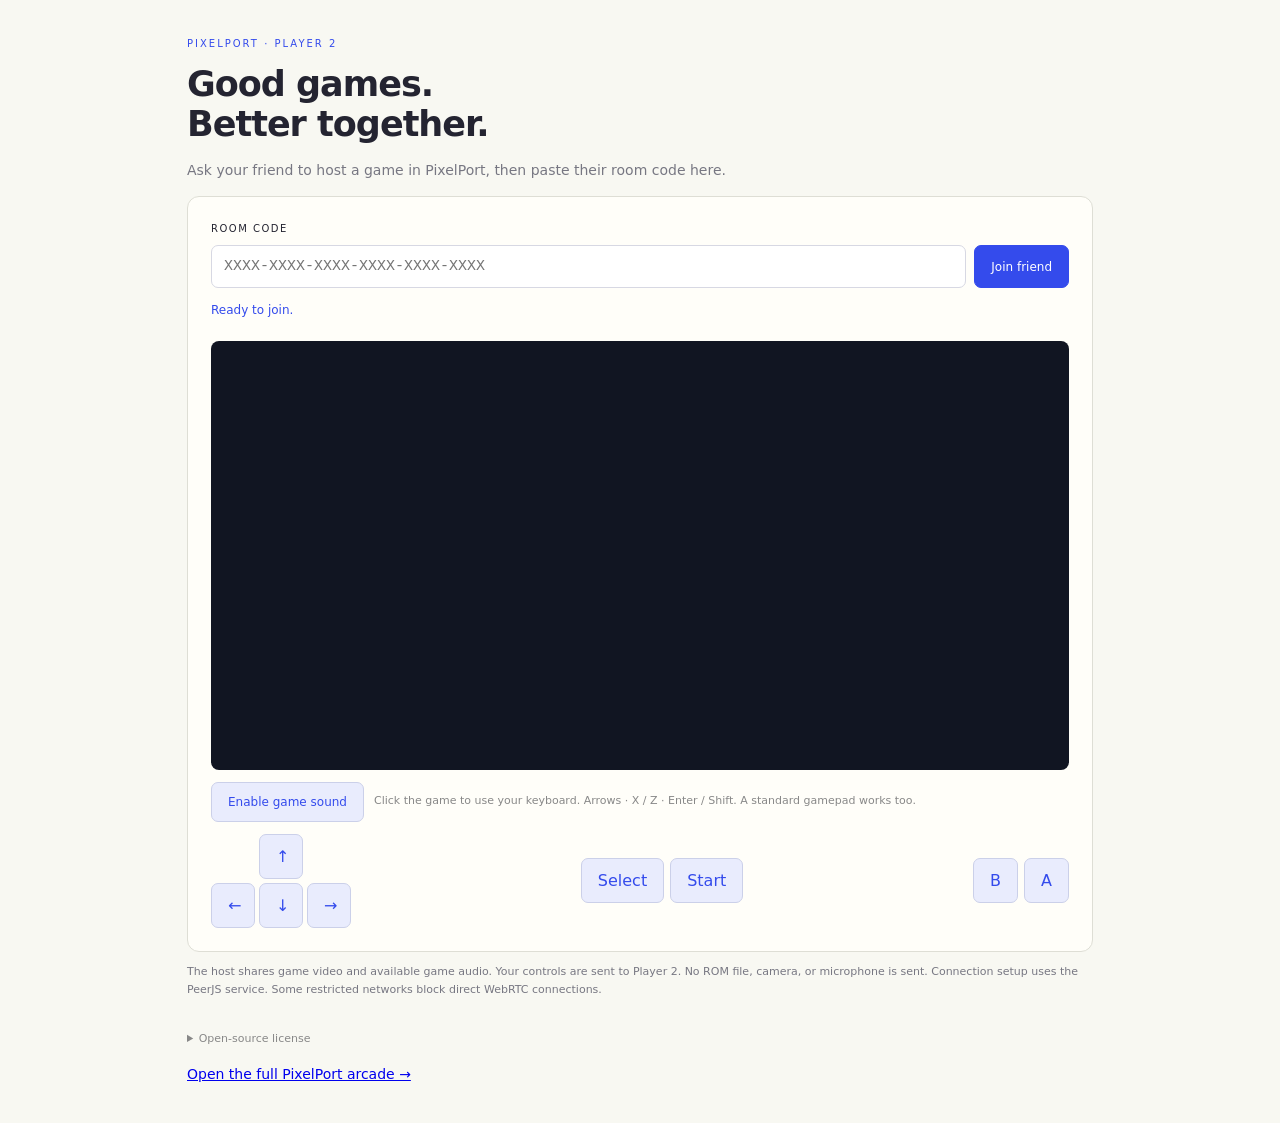
==== commit 3ff45485: "Publish the full PixelPort arcade under /play/" ====
--- a/index.html
+++ b/index.html
@@ -21,7 +21,7 @@
 LIABLE FOR ANY CLAIM, DAMAGES OR OTHER LIABILITY, WHETHER IN AN ACTION
 OF CONTRACT, TORT OR OTHERWISE, ARISING FROM, OUT OF OR IN CONNECTION
 WITH THE SOFTWARE OR THE USE OR OTHER DEALINGS IN THE SOFTWARE.
-</pre></details></main><script>(()=>{function e(e,t,n,r){Object.defineProperty(e,t,{get:n,set:r,enumerable:!0,configurable:!0})}function t(e){return e&&e.__esModule?e.default:e}class n{constructor(){this.chunkedMTU=16300,this._dataCount=1,this.chunk=e=>{let t=[],n=e.byteLength,r=Math.ceil(n/this.chunkedMTU),i=0,s=0;for(;s<n;){let o=Math.min(n,s+this.chunkedMTU),a=e.slice(s,o),c={__peerData:this._dataCount,n:i,data:a,total:r};t.push(c),s=o,i++}return this._dataCount++,t}}}class r{append_buffer(e){this.flush(),this._parts.push(e)}append(e){this._pieces.push(e)}flush(){if(this._pieces.length>0){let e=new Uint8Array(this._pieces);this._parts.push(e),this._pieces=[]}}toArrayBuffer(){let e=[];for(let t of this._parts)e.push(t);return function(e){let t=0;for(let n of e)t+=n.byteLength;let n=new Uint8Array(t),r=0;for(let t of e){let e=new Uint8Array(t.buffer,t.byteOffset,t.byteLength);n.set(e,r),r+=t.byteLength}return n}(e).buffer}constructor(){this.encoder=new TextEncoder,this._pieces=[],this._parts=[]}}function i(e){return new o(e).unpack()}function s(e){let t=new a,n=t.pack(e);return n instanceof Promise?n.then(()=>t.getBuffer()):t.getBuffer()}class o{unpack(){let e,t=this.unpack_uint8();if(t<128)return t;if((224^t)<32)return(224^t)-32;if((e=160^t)<=15)return this.unpack_raw(e);if((e=176^t)<=15)return this.unpack_string(e);if((e=144^t)<=15)return this.unpack_array(e);if((e=128^t)<=15)return this.unpack_map(e);switch(t){case 192:return null;case 193:case 212:case 213:case 214:case 215:return;case 194:return!1;case 195:return!0;case 202:return this.unpack_float();case 203:return this.unpack_double();case 204:return this.unpack_uint8();case 205:return this.unpack_uint16();case 206:return this.unpack_uint32();case 207:return this.unpack_uint64();case 208:return this.unpack_int8();case 209:return this.unpack_int16();case 210:return this.unpack_int32();case 211:return this.unpack_int64();case 216:return e=this.unpack_uint16(),this.unpack_string(e);case 217:return e=this.unpack_uint32(),this.unpack_string(e);case 218:return e=this.unpack_uint16(),this.unpack_raw(e);case 219:return e=this.unpack_uint32(),this.unpack_raw(e);case 220:return e=this.unpack_uint16(),this.unpack_array(e);case 221:return e=this.unpack_uint32(),this.unpack_array(e);case 222:return e=this.unpack_uint16(),this.unpack_map(e);case 223:return e=this.unpack_uint32(),this.unpack_map(e)}}unpack_uint8(){let e=255&this.dataView[this.index];return this.index++,e}unpack_uint16(){let e=this.read(2),t=(255&e[0])*256+(255&e[1]);return this.index+=2,t}unpack_uint32(){let e=this.read(4),t=((256*e[0]+e[1])*256+e[2])*256+e[3];return this.index+=4,t}unpack_uint64(){let e=this.read(8),t=((((((256*e[0]+e[1])*256+e[2])*256+e[3])*256+e[4])*256+e[5])*256+e[6])*256+e[7];return this.index+=8,t}unpack_int8(){let e=this.unpack_uint8();return e<128?e:e-256}unpack_int16(){let e=this.unpack_uint16();return e<32768?e:e-65536}unpack_int32(){let e=this.unpack_uint32();return e<0x80000000?e:e-0x100000000}unpack_int64(){let e=this.unpack_uint64();return e<0x8000000000000000?e:e-0xffffffffffffffff}unpack_raw(e){if(this.length<this.index+e)throw Error(`BinaryPackFailure: index is out of range ${this.index} ${e} ${this.length}`);let t=this.dataBuffer.slice(this.index,this.index+e);return this.index+=e,t}unpack_string(e){let t,n,r=this.read(e),i=0,s="";for(;i<e;)(t=r[i])<160?(n=t,i++):(192^t)<32?(n=(31&t)<<6|63&r[i+1],i+=2):(224^t)<16?(n=(15&t)<<12|(63&r[i+1])<<6|63&r[i+2],i+=3):(n=(7&t)<<18|(63&r[i+1])<<12|(63&r[i+2])<<6|63&r[i+3],i+=4),s+=String.fromCodePoint(n);return this.index+=e,s}unpack_array(e){let t=Array(e);for(let n=0;n<e;n++)t[n]=this.unpack();return t}unpack_map(e){let t={};for(let n=0;n<e;n++)t[this.unpack()]=this.unpack();return t}unpack_float(){let e=this.unpack_uint32();return(0==e>>31?1:-1)*(8388607&e|8388608)*2**((e>>23&255)-127-23)}unpack_double(){let e=this.unpack_uint32(),t=this.unpack_uint32(),n=(e>>20&2047)-1023;return(0==e>>31?1:-1)*((1048575&e|1048576)*2**(n-20)+t*2**(n-52))}read(e){let t=this.index;if(t+e<=this.length)return this.dataView.subarray(t,t+e);throw Error("BinaryPackFailure: read index out of range")}constructor(e){this.index=0,this.dataBuffer=e,this.dataView=new Uint8Array(this.dataBuffer),this.length=this.dataBuffer.byteLength}}class a{getBuffer(){return this._bufferBuilder.toArrayBuffer()}pack(e){if("string"==typeof e)this.pack_string(e);else if("number"==typeof e)Math.floor(e)===e?this.pack_integer(e):this.pack_double(e);else if("boolean"==typeof e)!0===e?this._bufferBuilder.append(195):!1===e&&this._bufferBuilder.append(194);else if(void 0===e)this._bufferBuilder.append(192);else if("object"==typeof e)if(null===e)this._bufferBuilder.append(192);else{let t=e.constructor;if(e instanceof Array){let t=this.pack_array(e);if(t instanceof Promise)return t.then(()=>this._bufferBuilder.flush())}else if(e instanceof ArrayBuffer)this.pack_bin(new Uint8Array(e));else if("BYTES_PER_ELEMENT"in e)this.pack_bin(new Uint8Array(e.buffer,e.byteOffset,e.byteLength));else if(e instanceof Date)this.pack_string(e.toString());else if(e instanceof Blob)return e.arrayBuffer().then(e=>{this.pack_bin(new Uint8Array(e)),this._bufferBuilder.flush()});else if(t==Object||t.toString().startsWith("class")){let t=this.pack_object(e);if(t instanceof Promise)return t.then(()=>this._bufferBuilder.flush())}else throw Error(`Type "${t.toString()}" not yet supported`)}else throw Error(`Type "${typeof e}" not yet supported`);this._bufferBuilder.flush()}pack_bin(e){let t=e.length;if(t<=15)this.pack_uint8(160+t);else if(t<=65535)this._bufferBuilder.append(218),this.pack_uint16(t);else if(t<=0xffffffff)this._bufferBuilder.append(219),this.pack_uint32(t);else throw Error("Invalid length");this._bufferBuilder.append_buffer(e)}pack_string(e){let t=this._textEncoder.encode(e),n=t.length;if(n<=15)this.pack_uint8(176+n);else if(n<=65535)this._bufferBuilder.append(216),this.pack_uint16(n);else if(n<=0xffffffff)this._bufferBuilder.append(217),this.pack_uint32(n);else throw Error("Invalid length");this._bufferBuilder.append_buffer(t)}pack_array(e){let t=e.length;if(t<=15)this.pack_uint8(144+t);else if(t<=65535)this._bufferBuilder.append(220),this.pack_uint16(t);else if(t<=0xffffffff)this._bufferBuilder.append(221),this.pack_uint32(t);else throw Error("Invalid length");let n=r=>{if(r<t){let t=this.pack(e[r]);return t instanceof Promise?t.then(()=>n(r+1)):n(r+1)}};return n(0)}pack_integer(e){if(e>=-32&&e<=127)this._bufferBuilder.append(255&e);else if(e>=0&&e<=255)this._bufferBuilder.append(204),this.pack_uint8(e);else if(e>=-128&&e<=127)this._bufferBuilder.append(208),this.pack_int8(e);else if(e>=0&&e<=65535)this._bufferBuilder.append(205),this.pack_uint16(e);else if(e>=-32768&&e<=32767)this._bufferBuilder.append(209),this.pack_int16(e);else if(e>=0&&e<=0xffffffff)this._bufferBuilder.append(206),this.pack_uint32(e);else if(e>=-0x80000000&&e<=0x7fffffff)this._bufferBuilder.append(210),this.pack_int32(e);else if(e>=-0x8000000000000000&&e<=0x8000000000000000)this._bufferBuilder.append(211),this.pack_int64(e);else if(e>=0&&e<=0xffffffffffffffff)this._bufferBuilder.append(207),this.pack_uint64(e);else throw Error("Invalid integer")}pack_double(e){let t=0;e<0&&(t=1,e=-e);let n=Math.floor(Math.log(e)/Math.LN2),r=Math.floor((e/2**n-1)*0x10000000000000),i=t<<31|n+1023<<20|r/0x100000000&1048575;this._bufferBuilder.append(203),this.pack_int32(i),this.pack_int32(r%0x100000000)}pack_object(e){let t=Object.keys(e),n=t.length;if(n<=15)this.pack_uint8(128+n);else if(n<=65535)this._bufferBuilder.append(222),this.pack_uint16(n);else if(n<=0xffffffff)this._bufferBuilder.append(223),this.pack_uint32(n);else throw Error("Invalid length");let r=n=>{if(n<t.length){let i=t[n];if(e.hasOwnProperty(i)){this.pack(i);let t=this.pack(e[i]);if(t instanceof Promise)return t.then(()=>r(n+1))}return r(n+1)}};return r(0)}pack_uint8(e){this._bufferBuilder.append(e)}pack_uint16(e){this._bufferBuilder.append(e>>8),this._bufferBuilder.append(255&e)}pack_uint32(e){let t=0|e;this._bufferBuilder.append((0xff000000&t)>>>24),this._bufferBuilder.append((0xff0000&t)>>>16),this._bufferBuilder.append((65280&t)>>>8),this._bufferBuilder.append(255&t)}pack_uint64(e){let t=e/0x100000000,n=e%0x100000000;this._bufferBuilder.append((0xff000000&t)>>>24),this._bufferBuilder.append((0xff0000&t)>>>16),this._bufferBuilder.append((65280&t)>>>8),this._bufferBuilder.append(255&t),this._bufferBuilder.append((0xff000000&n)>>>24),this._bufferBuilder.append((0xff0000&n)>>>16),this._bufferBuilder.append((65280&n)>>>8),this._bufferBuilder.append(255&n)}pack_int8(e){this._bufferBuilder.append(255&e)}pack_int16(e){this._bufferBuilder.append((65280&e)>>8),this._bufferBuilder.append(255&e)}pack_int32(e){this._bufferBuilder.append(e>>>24&255),this._bufferBuilder.append((0xff0000&e)>>>16),this._bufferBuilder.append((65280&e)>>>8),this._bufferBuilder.append(255&e)}pack_int64(e){let t=Math.floor(e/0x100000000),n=e%0x100000000;this._bufferBuilder.append((0xff000000&t)>>>24),this._bufferBuilder.append((0xff0000&t)>>>16),this._bufferBuilder.append((65280&t)>>>8),this._bufferBuilder.append(255&t),this._bufferBuilder.append((0xff000000&n)>>>24),this._bufferBuilder.append((0xff0000&n)>>>16),this._bufferBuilder.append((65280&n)>>>8),this._bufferBuilder.append(255&n)}constructor(){this._bufferBuilder=new r,this._textEncoder=new TextEncoder}}"use strict";let c=!0,p=!0;function d(e,t,n){let r=e.match(t);return r&&r.length>=n&&parseInt(r[n],10)}function l(e,t,n){if(!e.RTCPeerConnection)return;let r=e.RTCPeerConnection.prototype,i=r.addEventListener;r.addEventListener=function(e,r){if(e!==t)return i.apply(this,arguments);let s=e=>{let t=n(e);t&&(r.handleEvent?r.handleEvent(t):r(t))};return this._eventMap=this._eventMap||{},this._eventMap[t]||(this._eventMap[t]=new Map),this._eventMap[t].set(r,s),i.apply(this,[e,s])};let s=r.removeEventListener;r.removeEventListener=function(e,n){if(e!==t||!this._eventMap||!this._eventMap[t]||!this._eventMap[t].has(n))return s.apply(this,arguments);let r=this._eventMap[t].get(n);return this._eventMap[t].delete(n),0===this._eventMap[t].size&&delete this._eventMap[t],0===Object.keys(this._eventMap).length&&delete this._eventMap,s.apply(this,[e,r])},Object.defineProperty(r,"on"+t,{get(){return this["_on"+t]},set(e){this["_on"+t]&&(this.removeEventListener(t,this["_on"+t]),delete this["_on"+t]),e&&this.addEventListener(t,this["_on"+t]=e)},enumerable:!0,configurable:!0})}function h(e){return"boolean"!=typeof e?Error("Argument type: "+typeof e+". Please use a boolean."):(c=e,e?"adapter.js logging disabled":"adapter.js logging enabled")}function u(e){return"boolean"!=typeof e?Error("Argument type: "+typeof e+". Please use a boolean."):(p=!e,"adapter.js deprecation warnings "+(e?"disabled":"enabled"))}function f(){"object"==typeof window&&(c||"undefined"!=typeof console&&"function"==typeof console.log&&console.log.apply(console,arguments))}function m(e,t){p&&console.warn(e+" is deprecated, please use "+t+" instead.")}function _(e){return"[object Object]"===Object.prototype.toString.call(e)}function g(e,t,n){let r=n?"outbound-rtp":"inbound-rtp",i=new Map;if(null===t)return i;let s=[];return e.forEach(e=>{"track"===e.type&&e.trackIdentifier===t.id&&s.push(e)}),s.forEach(t=>{e.forEach(n=>{n.type===r&&n.trackId===t.id&&function e(t,n,r){!n||r.has(n.id)||(r.set(n.id,n),Object.keys(n).forEach(i=>{i.endsWith("Id")?e(t,t.get(n[i]),r):i.endsWith("Ids")&&n[i].forEach(n=>{e(t,t.get(n),r)})}))}(e,n,i)})}),i}"use strict";var y={};function C(e,t){let n=e&&e.navigator;if(!n.mediaDevices)return;let r=function(e){if("object"!=typeof e||e.mandatory||e.optional)return e;let t={};return Object.keys(e).forEach(n=>{if("require"===n||"advanced"===n||"mediaSource"===n)return;let r="object"==typeof e[n]?e[n]:{ideal:e[n]};void 0!==r.exact&&"number"==typeof r.exact&&(r.min=r.max=r.exact);let i=function(e,t){return e?e+t.charAt(0).toUpperCase()+t.slice(1):"deviceId"===t?"sourceId":t};if(void 0!==r.ideal){t.optional=t.optional||[];let e={};"number"==typeof r.ideal?(e[i("min",n)]=r.ideal,t.optional.push(e),(e={})[i("max",n)]=r.ideal):e[i("",n)]=r.ideal,t.optional.push(e)}void 0!==r.exact&&"number"!=typeof r.exact?(t.mandatory=t.mandatory||{},t.mandatory[i("",n)]=r.exact):["min","max"].forEach(e=>{void 0!==r[e]&&(t.mandatory=t.mandatory||{},t.mandatory[i(e,n)]=r[e])})}),e.advanced&&(t.optional=(t.optional||[]).concat(e.advanced)),t},i=function(e,i){if(t.version>=61)return i(e);if((e=JSON.parse(JSON.stringify(e)))&&"object"==typeof e.audio){let t=function(e,t,n){t in e&&!(n in e)&&(e[n]=e[t],delete e[t])};t((e=JSON.parse(JSON.stringify(e))).audio,"autoGainControl","googAutoGainControl"),t(e.audio,"noiseSuppression","googNoiseSuppression"),e.audio=r(e.audio)}if(e&&"object"==typeof e.video){let s=e.video.facingMode;s=s&&("object"==typeof s?s:{ideal:s});let o=t.version<66;if(s&&("user"===s.exact||"environment"===s.exact||"user"===s.ideal||"environment"===s.ideal)&&!(n.mediaDevices.getSupportedConstraints&&n.mediaDevices.getSupportedConstraints().facingMode&&!o)){let t;if(delete e.video.facingMode,"environment"===s.exact||"environment"===s.ideal?t=["back","rear"]:("user"===s.exact||"user"===s.ideal)&&(t=["front"]),t)return n.mediaDevices.enumerateDevices().then(n=>{let o=(n=n.filter(e=>"videoinput"===e.kind)).find(e=>t.some(t=>e.label.toLowerCase().includes(t)));return!o&&n.length&&t.includes("back")&&(o=n[n.length-1]),o&&(e.video.deviceId=s.exact?{exact:o.deviceId}:{ideal:o.deviceId}),e.video=r(e.video),f("chrome: "+JSON.stringify(e)),i(e)})}e.video=r(e.video)}return f("chrome: "+JSON.stringify(e)),i(e)},s=function(e){return t.version>=64?e:{name:({PermissionDeniedError:"NotAllowedError",PermissionDismissedError:"NotAllowedError",InvalidStateError:"NotAllowedError",DevicesNotFoundError:"NotFoundError",ConstraintNotSatisfiedError:"OverconstrainedError",TrackStartError:"NotReadableError",MediaDeviceFailedDueToShutdown:"NotAllowedError",MediaDeviceKillSwitchOn:"NotAllowedError",TabCaptureError:"AbortError",ScreenCaptureError:"AbortError",DeviceCaptureError:"AbortError"})[e.name]||e.name,message:e.message,constraint:e.constraint||e.constraintName,toString(){return this.name+(this.message&&": ")+this.message}}};if(n.getUserMedia=(function(e,t,r){i(e,e=>{n.webkitGetUserMedia(e,t,e=>{r&&r(s(e))})})}).bind(n),n.mediaDevices.getUserMedia){let e=n.mediaDevices.getUserMedia.bind(n.mediaDevices);n.mediaDevices.getUserMedia=function(t){return i(t,t=>e(t).then(e=>{if(t.audio&&!e.getAudioTracks().length||t.video&&!e.getVideoTracks().length)throw e.getTracks().forEach(e=>{e.stop()}),new DOMException("","NotFoundError");return e},e=>Promise.reject(s(e))))}}}"use strict";function v(e){e.MediaStream=e.MediaStream||e.webkitMediaStream}function b(e){if("object"!=typeof e||!e.RTCPeerConnection||"ontrack"in e.RTCPeerConnection.prototype)l(e,"track",e=>(e.transceiver||Object.defineProperty(e,"transceiver",{value:{receiver:e.receiver}}),e));else{Object.defineProperty(e.RTCPeerConnection.prototype,"ontrack",{get(){return this._ontrack},set(e){this._ontrack&&this.removeEventListener("track",this._ontrack),this.addEventListener("track",this._ontrack=e)},enumerable:!0,configurable:!0});let t=e.RTCPeerConnection.prototype.setRemoteDescription;e.RTCPeerConnection.prototype.setRemoteDescription=function(){return this._ontrackpoly||(this._ontrackpoly=t=>{t.stream.addEventListener("addtrack",n=>{let r;r=e.RTCPeerConnection.prototype.getReceivers?this.getReceivers().find(e=>e.track&&e.track.id===n.track.id):{track:n.track};let i=new Event("track");i.track=n.track,i.receiver=r,i.transceiver={receiver:r},i.streams=[t.stream],this.dispatchEvent(i)}),t.stream.getTracks().forEach(n=>{let r;r=e.RTCPeerConnection.prototype.getReceivers?this.getReceivers().find(e=>e.track&&e.track.id===n.id):{track:n};let i=new Event("track");i.track=n,i.receiver=r,i.transceiver={receiver:r},i.streams=[t.stream],this.dispatchEvent(i)})},this.addEventListener("addstream",this._ontrackpoly)),t.apply(this,arguments)}}}function T(e){if("object"==typeof e&&e.RTCPeerConnection&&!("getSenders"in e.RTCPeerConnection.prototype)&&"createDTMFSender"in e.RTCPeerConnection.prototype){let t=function(e,t){return{track:t,get dtmf(){return void 0===this._dtmf&&("audio"===t.kind?this._dtmf=e.createDTMFSender(t):this._dtmf=null),this._dtmf},_pc:e}};if(!e.RTCPeerConnection.prototype.getSenders){e.RTCPeerConnection.prototype.getSenders=function(){return this._senders=this._senders||[],this._senders.slice()};let n=e.RTCPeerConnection.prototype.addTrack;e.RTCPeerConnection.prototype.addTrack=function(e,r){let i=n.apply(this,arguments);return i||(i=t(this,e),this._senders.push(i)),i};let r=e.RTCPeerConnection.prototype.removeTrack;e.RTCPeerConnection.prototype.removeTrack=function(e){r.apply(this,arguments);let t=this._senders.indexOf(e);-1!==t&&this._senders.splice(t,1)}}let n=e.RTCPeerConnection.prototype.addStream;e.RTCPeerConnection.prototype.addStream=function(e){this._senders=this._senders||[],n.apply(this,[e]),e.getTracks().forEach(e=>{this._senders.push(t(this,e))})};let r=e.RTCPeerConnection.prototype.removeStream;e.RTCPeerConnection.prototype.removeStream=function(e){this._senders=this._senders||[],r.apply(this,[e]),e.getTracks().forEach(e=>{let t=this._senders.find(t=>t.track===e);t&&this._senders.splice(this._senders.indexOf(t),1)})}}else if("object"==typeof e&&e.RTCPeerConnection&&"getSenders"in e.RTCPeerConnection.prototype&&"createDTMFSender"in e.RTCPeerConnection.prototype&&e.RTCRtpSender&&!("dtmf"in e.RTCRtpSender.prototype)){let t=e.RTCPeerConnection.prototype.getSenders;e.RTCPeerConnection.prototype.getSenders=function(){let e=t.apply(this,[]);return e.forEach(e=>e._pc=this),e},Object.defineProperty(e.RTCRtpSender.prototype,"dtmf",{get(){return void 0===this._dtmf&&("audio"===this.track.kind?this._dtmf=this._pc.createDTMFSender(this.track):this._dtmf=null),this._dtmf}})}}function S(e){if(!("object"==typeof e&&e.RTCPeerConnection&&e.RTCRtpSender&&e.RTCRtpReceiver))return;if(!("getStats"in e.RTCRtpSender.prototype)){let t=e.RTCPeerConnection.prototype.getSenders;t&&(e.RTCPeerConnection.prototype.getSenders=function(){let e=t.apply(this,[]);return e.forEach(e=>e._pc=this),e});let n=e.RTCPeerConnection.prototype.addTrack;n&&(e.RTCPeerConnection.prototype.addTrack=function(){let e=n.apply(this,arguments);return e._pc=this,e}),e.RTCRtpSender.prototype.getStats=function(){let e=this;return this._pc.getStats().then(t=>g(t,e.track,!0))}}if(!("getStats"in e.RTCRtpReceiver.prototype)){let t=e.RTCPeerConnection.prototype.getReceivers;t&&(e.RTCPeerConnection.prototype.getReceivers=function(){let e=t.apply(this,[]);return e.forEach(e=>e._pc=this),e}),l(e,"track",e=>(e.receiver._pc=e.srcElement,e)),e.RTCRtpReceiver.prototype.getStats=function(){let e=this;return this._pc.getStats().then(t=>g(t,e.track,!1))}}if(!("getStats"in e.RTCRtpSender.prototype&&"getStats"in e.RTCRtpReceiver.prototype))return;let t=e.RTCPeerConnection.prototype.getStats;e.RTCPeerConnection.prototype.getStats=function(){if(arguments.length>0&&arguments[0]instanceof e.MediaStreamTrack){let e,t,n,r=arguments[0];return(this.getSenders().forEach(t=>{t.track===r&&(e?n=!0:e=t)}),this.getReceivers().forEach(e=>(e.track===r&&(t?n=!0:t=e),e.track===r)),n||e&&t)?Promise.reject(new DOMException("There are more than one sender or receiver for the track.","InvalidAccessError")):e?e.getStats():t?t.getStats():Promise.reject(new DOMException("There is no sender or receiver for the track.","InvalidAccessError"))}return t.apply(this,arguments)}}function k(e){e.RTCPeerConnection.prototype.getLocalStreams=function(){return this._shimmedLocalStreams=this._shimmedLocalStreams||{},Object.keys(this._shimmedLocalStreams).map(e=>this._shimmedLocalStreams[e][0])};let t=e.RTCPeerConnection.prototype.addTrack;e.RTCPeerConnection.prototype.addTrack=function(e,n){if(!n)return t.apply(this,arguments);this._shimmedLocalStreams=this._shimmedLocalStreams||{};let r=t.apply(this,arguments);return this._shimmedLocalStreams[n.id]?-1===this._shimmedLocalStreams[n.id].indexOf(r)&&this._shimmedLocalStreams[n.id].push(r):this._shimmedLocalStreams[n.id]=[n,r],r};let n=e.RTCPeerConnection.prototype.addStream;e.RTCPeerConnection.prototype.addStream=function(e){this._shimmedLocalStreams=this._shimmedLocalStreams||{},e.getTracks().forEach(e=>{if(this.getSenders().find(t=>t.track===e))throw new DOMException("Track already exists.","InvalidAccessError")});let t=this.getSenders();n.apply(this,arguments);let r=this.getSenders().filter(e=>-1===t.indexOf(e));this._shimmedLocalStreams[e.id]=[e].concat(r)};let r=e.RTCPeerConnection.prototype.removeStream;e.RTCPeerConnection.prototype.removeStream=function(e){return this._shimmedLocalStreams=this._shimmedLocalStreams||{},delete this._shimmedLocalStreams[e.id],r.apply(this,arguments)};let i=e.RTCPeerConnection.prototype.removeTrack;e.RTCPeerConnection.prototype.removeTrack=function(e){return this._shimmedLocalStreams=this._shimmedLocalStreams||{},e&&Object.keys(this._shimmedLocalStreams).forEach(t=>{let n=this._shimmedLocalStreams[t].indexOf(e);-1!==n&&this._shimmedLocalStreams[t].splice(n,1),1===this._shimmedLocalStreams[t].length&&delete this._shimmedLocalStreams[t]}),i.apply(this,arguments)}}function R(e,t){if(!e.RTCPeerConnection)return;if(e.RTCPeerConnection.prototype.addTrack&&t.version>=65)return k(e);let n=e.RTCPeerConnection.prototype.getLocalStreams;e.RTCPeerConnection.prototype.getLocalStreams=function(){let e=n.apply(this);return this._reverseStreams=this._reverseStreams||{},e.map(e=>this._reverseStreams[e.id])};let r=e.RTCPeerConnection.prototype.addStream;e.RTCPeerConnection.prototype.addStream=function(t){if(this._streams=this._streams||{},this._reverseStreams=this._reverseStreams||{},t.getTracks().forEach(e=>{if(this.getSenders().find(t=>t.track===e))throw new DOMException("Track already exists.","InvalidAccessError")}),!this._reverseStreams[t.id]){let n=new e.MediaStream(t.getTracks());this._streams[t.id]=n,this._reverseStreams[n.id]=t,t=n}r.apply(this,[t])};let i=e.RTCPeerConnection.prototype.removeStream;function s(e,t){let n=t.sdp;return Object.keys(e._reverseStreams||[]).forEach(t=>{let r=e._reverseStreams[t],i=e._streams[r.id];n=n.replace(RegExp(i.id,"g"),r.id)}),new RTCSessionDescription({type:t.type,sdp:n})}e.RTCPeerConnection.prototype.removeStream=function(e){this._streams=this._streams||{},this._reverseStreams=this._reverseStreams||{},i.apply(this,[this._streams[e.id]||e]),delete this._reverseStreams[this._streams[e.id]?this._streams[e.id].id:e.id],delete this._streams[e.id]},e.RTCPeerConnection.prototype.addTrack=function(t,n){if("closed"===this.signalingState)throw new DOMException("The RTCPeerConnection's signalingState is 'closed'.","InvalidStateError");let r=[].slice.call(arguments,1);if(1!==r.length||!r[0].getTracks().find(e=>e===t))throw new DOMException("The adapter.js addTrack polyfill only supports a single  stream which is associated with the specified track.","NotSupportedError");if(this.getSenders().find(e=>e.track===t))throw new DOMException("Track already exists.","InvalidAccessError");this._streams=this._streams||{},this._reverseStreams=this._reverseStreams||{};let i=this._streams[n.id];if(i)i.addTrack(t),Promise.resolve().then(()=>{this.dispatchEvent(new Event("negotiationneeded"))});else{let r=new e.MediaStream([t]);this._streams[n.id]=r,this._reverseStreams[r.id]=n,this.addStream(r)}return this.getSenders().find(e=>e.track===t)},["createOffer","createAnswer"].forEach(function(t){let n=e.RTCPeerConnection.prototype[t];e.RTCPeerConnection.prototype[t]=({[t](){let e=arguments,t=arguments.length&&"function"==typeof arguments[0];return t?n.apply(this,[t=>{let n=s(this,t);e[0].apply(null,[n])},t=>{e[1]&&e[1].apply(null,t)},arguments[2]]):n.apply(this,arguments).then(e=>s(this,e))}})[t]});let o=e.RTCPeerConnection.prototype.setLocalDescription;e.RTCPeerConnection.prototype.setLocalDescription=function(){var e,t;let n;return arguments.length&&arguments[0].type?(arguments[0]=(e=this,t=arguments[0],n=t.sdp,Object.keys(e._reverseStreams||[]).forEach(t=>{let r=e._reverseStreams[t],i=e._streams[r.id];n=n.replace(RegExp(r.id,"g"),i.id)}),new RTCSessionDescription({type:t.type,sdp:n})),o.apply(this,arguments)):o.apply(this,arguments)};let a=Object.getOwnPropertyDescriptor(e.RTCPeerConnection.prototype,"localDescription");Object.defineProperty(e.RTCPeerConnection.prototype,"localDescription",{get(){let e=a.get.apply(this);return""===e.type?e:s(this,e)}}),e.RTCPeerConnection.prototype.removeTrack=function(e){let t;if("closed"===this.signalingState)throw new DOMException("The RTCPeerConnection's signalingState is 'closed'.","InvalidStateError");if(!e._pc)throw new DOMException("Argument 1 of RTCPeerConnection.removeTrack does not implement interface RTCRtpSender.","TypeError");if(e._pc!==this)throw new DOMException("Sender was not created by this connection.","InvalidAccessError");this._streams=this._streams||{},Object.keys(this._streams).forEach(n=>{this._streams[n].getTracks().find(t=>e.track===t)&&(t=this._streams[n])}),t&&(1===t.getTracks().length?this.removeStream(this._reverseStreams[t.id]):t.removeTrack(e.track),this.dispatchEvent(new Event("negotiationneeded")))}}function P(e,t){!e.RTCPeerConnection&&e.webkitRTCPeerConnection&&(e.RTCPeerConnection=e.webkitRTCPeerConnection),e.RTCPeerConnection&&t.version<53&&["setLocalDescription","setRemoteDescription","addIceCandidate"].forEach(function(t){let n=e.RTCPeerConnection.prototype[t];e.RTCPeerConnection.prototype[t]=({[t](){return arguments[0]=new("addIceCandidate"===t?e.RTCIceCandidate:e.RTCSessionDescription)(arguments[0]),n.apply(this,arguments)}})[t]})}function w(e,t){l(e,"negotiationneeded",e=>{let n=e.target;if(!(t.version<72)&&(!n.getConfiguration||"plan-b"!==n.getConfiguration().sdpSemantics)||"stable"===n.signalingState)return e})}"use strict";e(y,"shimMediaStream",()=>v),e(y,"shimOnTrack",()=>b),e(y,"shimGetSendersWithDtmf",()=>T),e(y,"shimSenderReceiverGetStats",()=>S),e(y,"shimAddTrackRemoveTrackWithNative",()=>k),e(y,"shimAddTrackRemoveTrack",()=>R),e(y,"shimPeerConnection",()=>P),e(y,"fixNegotiationNeeded",()=>w),e(y,"shimGetUserMedia",()=>C);var E={};function x(e,t){let n=e&&e.navigator,r=e&&e.MediaStreamTrack;if(n.getUserMedia=function(e,t,r){m("navigator.getUserMedia","navigator.mediaDevices.getUserMedia"),n.mediaDevices.getUserMedia(e).then(t,r)},!(t.version>55&&"autoGainControl"in n.mediaDevices.getSupportedConstraints())){let e=function(e,t,n){t in e&&!(n in e)&&(e[n]=e[t],delete e[t])},t=n.mediaDevices.getUserMedia.bind(n.mediaDevices);if(n.mediaDevices.getUserMedia=function(n){return"object"==typeof n&&"object"==typeof n.audio&&(e((n=JSON.parse(JSON.stringify(n))).audio,"autoGainControl","mozAutoGainControl"),e(n.audio,"noiseSuppression","mozNoiseSuppression")),t(n)},r&&r.prototype.getSettings){let t=r.prototype.getSettings;r.prototype.getSettings=function(){let n=t.apply(this,arguments);return e(n,"mozAutoGainControl","autoGainControl"),e(n,"mozNoiseSuppression","noiseSuppression"),n}}if(r&&r.prototype.applyConstraints){let t=r.prototype.applyConstraints;r.prototype.applyConstraints=function(n){return"audio"===this.kind&&"object"==typeof n&&(e(n=JSON.parse(JSON.stringify(n)),"autoGainControl","mozAutoGainControl"),e(n,"noiseSuppression","mozNoiseSuppression")),t.apply(this,[n])}}}}"use strict";function D(e,t){e.navigator.mediaDevices&&"getDisplayMedia"in e.navigator.mediaDevices||e.navigator.mediaDevices&&(e.navigator.mediaDevices.getDisplayMedia=function(n){if(!(n&&n.video)){let e=new DOMException("getDisplayMedia without video constraints is undefined");return e.name="NotFoundError",e.code=8,Promise.reject(e)}return!0===n.video?n.video={mediaSource:t}:n.video.mediaSource=t,e.navigator.mediaDevices.getUserMedia(n)})}"use strict";function I(e){"object"==typeof e&&e.RTCTrackEvent&&"receiver"in e.RTCTrackEvent.prototype&&!("transceiver"in e.RTCTrackEvent.prototype)&&Object.defineProperty(e.RTCTrackEvent.prototype,"transceiver",{get(){return{receiver:this.receiver}}})}function M(e,t){if("object"!=typeof e||!(e.RTCPeerConnection||e.mozRTCPeerConnection))return;!e.RTCPeerConnection&&e.mozRTCPeerConnection&&(e.RTCPeerConnection=e.mozRTCPeerConnection),t.version<53&&["setLocalDescription","setRemoteDescription","addIceCandidate"].forEach(function(t){let n=e.RTCPeerConnection.prototype[t];e.RTCPeerConnection.prototype[t]=({[t](){return arguments[0]=new("addIceCandidate"===t?e.RTCIceCandidate:e.RTCSessionDescription)(arguments[0]),n.apply(this,arguments)}})[t]});let n={inboundrtp:"inbound-rtp",outboundrtp:"outbound-rtp",candidatepair:"candidate-pair",localcandidate:"local-candidate",remotecandidate:"remote-candidate"},r=e.RTCPeerConnection.prototype.getStats;e.RTCPeerConnection.prototype.getStats=function(){let[e,i,s]=arguments;return r.apply(this,[e||null]).then(e=>{if(t.version<53&&!i)try{e.forEach(e=>{e.type=n[e.type]||e.type})}catch(t){if("TypeError"!==t.name)throw t;e.forEach((t,r)=>{e.set(r,Object.assign({},t,{type:n[t.type]||t.type}))})}return e}).then(i,s)}}function O(e){if(!("object"==typeof e&&e.RTCPeerConnection&&e.RTCRtpSender)||e.RTCRtpSender&&"getStats"in e.RTCRtpSender.prototype)return;let t=e.RTCPeerConnection.prototype.getSenders;t&&(e.RTCPeerConnection.prototype.getSenders=function(){let e=t.apply(this,[]);return e.forEach(e=>e._pc=this),e});let n=e.RTCPeerConnection.prototype.addTrack;n&&(e.RTCPeerConnection.prototype.addTrack=function(){let e=n.apply(this,arguments);return e._pc=this,e}),e.RTCRtpSender.prototype.getStats=function(){return this.track?this._pc.getStats(this.track):Promise.resolve(new Map)}}function L(e){if(!("object"==typeof e&&e.RTCPeerConnection&&e.RTCRtpSender)||e.RTCRtpSender&&"getStats"in e.RTCRtpReceiver.prototype)return;let t=e.RTCPeerConnection.prototype.getReceivers;t&&(e.RTCPeerConnection.prototype.getReceivers=function(){let e=t.apply(this,[]);return e.forEach(e=>e._pc=this),e}),l(e,"track",e=>(e.receiver._pc=e.srcElement,e)),e.RTCRtpReceiver.prototype.getStats=function(){return this._pc.getStats(this.track)}}function A(e){!e.RTCPeerConnection||"removeStream"in e.RTCPeerConnection.prototype||(e.RTCPeerConnection.prototype.removeStream=function(e){m("removeStream","removeTrack"),this.getSenders().forEach(t=>{t.track&&e.getTracks().includes(t.track)&&this.removeTrack(t)})})}function j(e){e.DataChannel&&!e.RTCDataChannel&&(e.RTCDataChannel=e.DataChannel)}function B(e){if(!("object"==typeof e&&e.RTCPeerConnection))return;let t=e.RTCPeerConnection.prototype.addTransceiver;t&&(e.RTCPeerConnection.prototype.addTransceiver=function(){this.setParametersPromises=[];let e=arguments[1]&&arguments[1].sendEncodings;void 0===e&&(e=[]);let n=(e=[...e]).length>0;n&&e.forEach(e=>{if("rid"in e&&!/^[a-z0-9]{0,16}$/i.test(e.rid))throw TypeError("Invalid RID value provided.");if("scaleResolutionDownBy"in e&&!(parseFloat(e.scaleResolutionDownBy)>=1))throw RangeError("scale_resolution_down_by must be >= 1.0");if("maxFramerate"in e&&!(parseFloat(e.maxFramerate)>=0))throw RangeError("max_framerate must be >= 0.0")});let r=t.apply(this,arguments);if(n){let{sender:t}=r,n=t.getParameters();"encodings"in n&&(1!==n.encodings.length||0!==Object.keys(n.encodings[0]).length)||(n.encodings=e,t.sendEncodings=e,this.setParametersPromises.push(t.setParameters(n).then(()=>{delete t.sendEncodings}).catch(()=>{delete t.sendEncodings})))}return r})}function U(e){if(!("object"==typeof e&&e.RTCRtpSender))return;let t=e.RTCRtpSender.prototype.getParameters;t&&(e.RTCRtpSender.prototype.getParameters=function(){let e=t.apply(this,arguments);return"encodings"in e||(e.encodings=[].concat(this.sendEncodings||[{}])),e})}function F(e){if(!("object"==typeof e&&e.RTCPeerConnection))return;let t=e.RTCPeerConnection.prototype.createOffer;e.RTCPeerConnection.prototype.createOffer=function(){return this.setParametersPromises&&this.setParametersPromises.length?Promise.all(this.setParametersPromises).then(()=>t.apply(this,arguments)).finally(()=>{this.setParametersPromises=[]}):t.apply(this,arguments)}}function N(e){if(!("object"==typeof e&&e.RTCPeerConnection))return;let t=e.RTCPeerConnection.prototype.createAnswer;e.RTCPeerConnection.prototype.createAnswer=function(){return this.setParametersPromises&&this.setParametersPromises.length?Promise.all(this.setParametersPromises).then(()=>t.apply(this,arguments)).finally(()=>{this.setParametersPromises=[]}):t.apply(this,arguments)}}"use strict";e(E,"shimOnTrack",()=>I),e(E,"shimPeerConnection",()=>M),e(E,"shimSenderGetStats",()=>O),e(E,"shimReceiverGetStats",()=>L),e(E,"shimRemoveStream",()=>A),e(E,"shimRTCDataChannel",()=>j),e(E,"shimAddTransceiver",()=>B),e(E,"shimGetParameters",()=>U),e(E,"shimCreateOffer",()=>F),e(E,"shimCreateAnswer",()=>N),e(E,"shimGetUserMedia",()=>x),e(E,"shimGetDisplayMedia",()=>D);var z={};function $(e){if("object"==typeof e&&e.RTCPeerConnection){if("getLocalStreams"in e.RTCPeerConnection.prototype||(e.RTCPeerConnection.prototype.getLocalStreams=function(){return this._localStreams||(this._localStreams=[]),this._localStreams}),!("addStream"in e.RTCPeerConnection.prototype)){let t=e.RTCPeerConnection.prototype.addTrack;e.RTCPeerConnection.prototype.addStream=function(e){this._localStreams||(this._localStreams=[]),this._localStreams.includes(e)||this._localStreams.push(e),e.getAudioTracks().forEach(n=>t.call(this,n,e)),e.getVideoTracks().forEach(n=>t.call(this,n,e))},e.RTCPeerConnection.prototype.addTrack=function(e,...n){return n&&n.forEach(e=>{this._localStreams?this._localStreams.includes(e)||this._localStreams.push(e):this._localStreams=[e]}),t.apply(this,arguments)}}"removeStream"in e.RTCPeerConnection.prototype||(e.RTCPeerConnection.prototype.removeStream=function(e){this._localStreams||(this._localStreams=[]);let t=this._localStreams.indexOf(e);if(-1===t)return;this._localStreams.splice(t,1);let n=e.getTracks();this.getSenders().forEach(e=>{n.includes(e.track)&&this.removeTrack(e)})})}}function V(e){if("object"==typeof e&&e.RTCPeerConnection&&("getRemoteStreams"in e.RTCPeerConnection.prototype||(e.RTCPeerConnection.prototype.getRemoteStreams=function(){return this._remoteStreams?this._remoteStreams:[]}),!("onaddstream"in e.RTCPeerConnection.prototype))){Object.defineProperty(e.RTCPeerConnection.prototype,"onaddstream",{get(){return this._onaddstream},set(e){this._onaddstream&&(this.removeEventListener("addstream",this._onaddstream),this.removeEventListener("track",this._onaddstreampoly)),this.addEventListener("addstream",this._onaddstream=e),this.addEventListener("track",this._onaddstreampoly=e=>{e.streams.forEach(e=>{if(this._remoteStreams||(this._remoteStreams=[]),this._remoteStreams.includes(e))return;this._remoteStreams.push(e);let t=new Event("addstream");t.stream=e,this.dispatchEvent(t)})})}});let t=e.RTCPeerConnection.prototype.setRemoteDescription;e.RTCPeerConnection.prototype.setRemoteDescription=function(){let e=this;return this._onaddstreampoly||this.addEventListener("track",this._onaddstreampoly=function(t){t.streams.forEach(t=>{if(e._remoteStreams||(e._remoteStreams=[]),e._remoteStreams.indexOf(t)>=0)return;e._remoteStreams.push(t);let n=new Event("addstream");n.stream=t,e.dispatchEvent(n)})}),t.apply(e,arguments)}}}function G(e){if("object"!=typeof e||!e.RTCPeerConnection)return;let t=e.RTCPeerConnection.prototype,n=t.createOffer,r=t.createAnswer,i=t.setLocalDescription,s=t.setRemoteDescription,o=t.addIceCandidate;t.createOffer=function(e,t){let r=arguments.length>=2?arguments[2]:arguments[0],i=n.apply(this,[r]);return t?(i.then(e,t),Promise.resolve()):i},t.createAnswer=function(e,t){let n=arguments.length>=2?arguments[2]:arguments[0],i=r.apply(this,[n]);return t?(i.then(e,t),Promise.resolve()):i};let a=function(e,t,n){let r=i.apply(this,[e]);return n?(r.then(t,n),Promise.resolve()):r};t.setLocalDescription=a,t.setRemoteDescription=a=function(e,t,n){let r=s.apply(this,[e]);return n?(r.then(t,n),Promise.resolve()):r},t.addIceCandidate=function(e,t,n){let r=o.apply(this,[e]);return n?(r.then(t,n),Promise.resolve()):r}}function J(e){let t=e&&e.navigator;if(t.mediaDevices&&t.mediaDevices.getUserMedia){let e=t.mediaDevices,n=e.getUserMedia.bind(e);t.mediaDevices.getUserMedia=e=>n(W(e))}!t.getUserMedia&&t.mediaDevices&&t.mediaDevices.getUserMedia&&(t.getUserMedia=(function(e,n,r){t.mediaDevices.getUserMedia(e).then(n,r)}).bind(t))}function W(e){return e&&void 0!==e.video?Object.assign({},e,{video:function e(t){return _(t)?Object.keys(t).reduce(function(n,r){let i=_(t[r]),s=i?e(t[r]):t[r],o=i&&!Object.keys(s).length;return void 0===s||o?n:Object.assign(n,{[r]:s})},{}):t}(e.video)}):e}function Y(e){if(!e.RTCPeerConnection)return;let t=e.RTCPeerConnection;e.RTCPeerConnection=function(e,n){if(e&&e.iceServers){let t=[];for(let n=0;n<e.iceServers.length;n++){let r=e.iceServers[n];void 0===r.urls&&r.url?(m("RTCIceServer.url","RTCIceServer.urls"),(r=JSON.parse(JSON.stringify(r))).urls=r.url,delete r.url,t.push(r)):t.push(e.iceServers[n])}e.iceServers=t}return new t(e,n)},e.RTCPeerConnection.prototype=t.prototype,"generateCertificate"in t&&Object.defineProperty(e.RTCPeerConnection,"generateCertificate",{get:()=>t.generateCertificate})}function H(e){"object"==typeof e&&e.RTCTrackEvent&&"receiver"in e.RTCTrackEvent.prototype&&!("transceiver"in e.RTCTrackEvent.prototype)&&Object.defineProperty(e.RTCTrackEvent.prototype,"transceiver",{get(){return{receiver:this.receiver}}})}function K(e){let t=e.RTCPeerConnection.prototype.createOffer;e.RTCPeerConnection.prototype.createOffer=function(e){if(e){void 0!==e.offerToReceiveAudio&&(e.offerToReceiveAudio=!!e.offerToReceiveAudio);let t=this.getTransceivers().find(e=>"audio"===e.receiver.track.kind);!1===e.offerToReceiveAudio&&t?"sendrecv"===t.direction?t.setDirection?t.setDirection("sendonly"):t.direction="sendonly":"recvonly"===t.direction&&(t.setDirection?t.setDirection("inactive"):t.direction="inactive"):!0!==e.offerToReceiveAudio||t||this.addTransceiver("audio",{direction:"recvonly"}),void 0!==e.offerToReceiveVideo&&(e.offerToReceiveVideo=!!e.offerToReceiveVideo);let n=this.getTransceivers().find(e=>"video"===e.receiver.track.kind);!1===e.offerToReceiveVideo&&n?"sendrecv"===n.direction?n.setDirection?n.setDirection("sendonly"):n.direction="sendonly":"recvonly"===n.direction&&(n.setDirection?n.setDirection("inactive"):n.direction="inactive"):!0!==e.offerToReceiveVideo||n||this.addTransceiver("video",{direction:"recvonly"})}return t.apply(this,arguments)}}function X(e){"object"!=typeof e||e.AudioContext||(e.AudioContext=e.webkitAudioContext)}e(z,"shimLocalStreamsAPI",()=>$),e(z,"shimRemoteStreamsAPI",()=>V),e(z,"shimCallbacksAPI",()=>G),e(z,"shimGetUserMedia",()=>J),e(z,"shimConstraints",()=>W),e(z,"shimRTCIceServerUrls",()=>Y),e(z,"shimTrackEventTransceiver",()=>H),e(z,"shimCreateOfferLegacy",()=>K),e(z,"shimAudioContext",()=>X);var Q={};"use strict";e(Q,"shimRTCIceCandidate",()=>ee),e(Q,"shimRTCIceCandidateRelayProtocol",()=>et),e(Q,"shimMaxMessageSize",()=>en),e(Q,"shimSendThrowTypeError",()=>er),e(Q,"shimConnectionState",()=>ei),e(Q,"removeExtmapAllowMixed",()=>es),e(Q,"shimAddIceCandidateNullOrEmpty",()=>eo),e(Q,"shimParameterlessSetLocalDescription",()=>ea);var q={};"use strict";let Z={};function ee(e){if(!e.RTCIceCandidate||e.RTCIceCandidate&&"foundation"in e.RTCIceCandidate.prototype)return;let n=e.RTCIceCandidate;e.RTCIceCandidate=function(e){if("object"==typeof e&&e.candidate&&0===e.candidate.indexOf("a=")&&((e=JSON.parse(JSON.stringify(e))).candidate=e.candidate.substring(2)),e.candidate&&e.candidate.length){let r=new n(e),i=t(q).parseCandidate(e.candidate);for(let e in i)e in r||Object.defineProperty(r,e,{value:i[e]});return r.toJSON=function(){return{candidate:r.candidate,sdpMid:r.sdpMid,sdpMLineIndex:r.sdpMLineIndex,usernameFragment:r.usernameFragment}},r}return new n(e)},e.RTCIceCandidate.prototype=n.prototype,l(e,"icecandidate",t=>(t.candidate&&Object.defineProperty(t,"candidate",{value:new e.RTCIceCandidate(t.candidate),writable:"false"}),t))}function et(e){!e.RTCIceCandidate||e.RTCIceCandidate&&"relayProtocol"in e.RTCIceCandidate.prototype||l(e,"icecandidate",e=>{if(e.candidate){let n=t(q).parseCandidate(e.candidate.candidate);"relay"===n.type&&(e.candidate.relayProtocol=({0:"tls",1:"tcp",2:"udp"})[n.priority>>24])}return e})}function en(e,n){if(!e.RTCPeerConnection)return;"sctp"in e.RTCPeerConnection.prototype||Object.defineProperty(e.RTCPeerConnection.prototype,"sctp",{get(){return void 0===this._sctp?null:this._sctp}});let r=function(e){if(!e||!e.sdp)return!1;let n=t(q).splitSections(e.sdp);return n.shift(),n.some(e=>{let n=t(q).parseMLine(e);return n&&"application"===n.kind&&-1!==n.protocol.indexOf("SCTP")})},i=function(e){let t=e.sdp.match(/mozilla...THIS_IS_SDPARTA-(\d+)/);if(null===t||t.length<2)return -1;let n=parseInt(t[1],10);return n!=n?-1:n},s=function(e){let t=65536;return"firefox"===n.browser&&(t=n.version<57?-1===e?16384:0x7ffffff5:n.version<60?57===n.version?65535:65536:0x7ffffff5),t},o=function(e,r){let i=65536;"firefox"===n.browser&&57===n.version&&(i=65535);let s=t(q).matchPrefix(e.sdp,"a=max-message-size:");return s.length>0?i=parseInt(s[0].substring(19),10):"firefox"===n.browser&&-1!==r&&(i=0x7ffffff5),i},a=e.RTCPeerConnection.prototype.setRemoteDescription;e.RTCPeerConnection.prototype.setRemoteDescription=function(){if(this._sctp=null,"chrome"===n.browser&&n.version>=76){let{sdpSemantics:e}=this.getConfiguration();"plan-b"===e&&Object.defineProperty(this,"sctp",{get(){return void 0===this._sctp?null:this._sctp},enumerable:!0,configurable:!0})}if(r(arguments[0])){let e,t=i(arguments[0]),n=s(t),r=o(arguments[0],t);e=0===n&&0===r?Number.POSITIVE_INFINITY:0===n||0===r?Math.max(n,r):Math.min(n,r);let a={};Object.defineProperty(a,"maxMessageSize",{get:()=>e}),this._sctp=a}return a.apply(this,arguments)}}function er(e){if(!(e.RTCPeerConnection&&"createDataChannel"in e.RTCPeerConnection.prototype))return;function t(e,t){let n=e.send;e.send=function(){let r=arguments[0],i=r.length||r.size||r.byteLength;if("open"===e.readyState&&t.sctp&&i>t.sctp.maxMessageSize)throw TypeError("Message too large (can send a maximum of "+t.sctp.maxMessageSize+" bytes)");return n.apply(e,arguments)}}let n=e.RTCPeerConnection.prototype.createDataChannel;e.RTCPeerConnection.prototype.createDataChannel=function(){let e=n.apply(this,arguments);return t(e,this),e},l(e,"datachannel",e=>(t(e.channel,e.target),e))}function ei(e){if(!e.RTCPeerConnection||"connectionState"in e.RTCPeerConnection.prototype)return;let t=e.RTCPeerConnection.prototype;Object.defineProperty(t,"connectionState",{get(){return({completed:"connected",checking:"connecting"})[this.iceConnectionState]||this.iceConnectionState},enumerable:!0,configurable:!0}),Object.defineProperty(t,"onconnectionstatechange",{get(){return this._onconnectionstatechange||null},set(e){this._onconnectionstatechange&&(this.removeEventListener("connectionstatechange",this._onconnectionstatechange),delete this._onconnectionstatechange),e&&this.addEventListener("connectionstatechange",this._onconnectionstatechange=e)},enumerable:!0,configurable:!0}),["setLocalDescription","setRemoteDescription"].forEach(e=>{let n=t[e];t[e]=function(){return this._connectionstatechangepoly||(this._connectionstatechangepoly=e=>{let t=e.target;if(t._lastConnectionState!==t.connectionState){t._lastConnectionState=t.connectionState;let n=new Event("connectionstatechange",e);t.dispatchEvent(n)}return e},this.addEventListener("iceconnectionstatechange",this._connectionstatechangepoly)),n.apply(this,arguments)}})}function es(e,t){if(!e.RTCPeerConnection||"chrome"===t.browser&&t.version>=71||"safari"===t.browser&&t.version>=605)return;let n=e.RTCPeerConnection.prototype.setRemoteDescription;e.RTCPeerConnection.prototype.setRemoteDescription=function(t){if(t&&t.sdp&&-1!==t.sdp.indexOf("\na=extmap-allow-mixed")){let n=t.sdp.split("\n").filter(e=>"a=extmap-allow-mixed"!==e.trim()).join("\n");e.RTCSessionDescription&&t instanceof e.RTCSessionDescription?arguments[0]=new e.RTCSessionDescription({type:t.type,sdp:n}):t.sdp=n}return n.apply(this,arguments)}}function eo(e,t){if(!(e.RTCPeerConnection&&e.RTCPeerConnection.prototype))return;let n=e.RTCPeerConnection.prototype.addIceCandidate;n&&0!==n.length&&(e.RTCPeerConnection.prototype.addIceCandidate=function(){return arguments[0]?("chrome"===t.browser&&t.version<78||"firefox"===t.browser&&t.version<68||"safari"===t.browser)&&arguments[0]&&""===arguments[0].candidate?Promise.resolve():n.apply(this,arguments):(arguments[1]&&arguments[1].apply(null),Promise.resolve())})}function ea(e,t){if(!(e.RTCPeerConnection&&e.RTCPeerConnection.prototype))return;let n=e.RTCPeerConnection.prototype.setLocalDescription;n&&0!==n.length&&(e.RTCPeerConnection.prototype.setLocalDescription=function(){let e=arguments[0]||{};if("object"!=typeof e||e.type&&e.sdp)return n.apply(this,arguments);if(!(e={type:e.type,sdp:e.sdp}).type)switch(this.signalingState){case"stable":case"have-local-offer":case"have-remote-pranswer":e.type="offer";break;default:e.type="answer"}return e.sdp||"offer"!==e.type&&"answer"!==e.type?n.apply(this,[e]):("offer"===e.type?this.createOffer:this.createAnswer).apply(this).then(e=>n.apply(this,[e]))})}"use strict";Z.generateIdentifier=function(){return Math.random().toString(36).substring(2,12)},Z.localCName=Z.generateIdentifier(),Z.splitLines=function(e){return e.trim().split("\n").map(e=>e.trim())},Z.splitSections=function(e){return e.split("\nm=").map((e,t)=>(t>0?"m="+e:e).trim()+"\r\n")},Z.getDescription=function(e){let t=Z.splitSections(e);return t&&t[0]},Z.getMediaSections=function(e){let t=Z.splitSections(e);return t.shift(),t},Z.matchPrefix=function(e,t){return Z.splitLines(e).filter(e=>0===e.indexOf(t))},Z.parseCandidate=function(e){let t,n={foundation:(t=0===e.indexOf("a=candidate:")?e.substring(12).split(" "):e.substring(10).split(" "))[0],component:{1:"rtp",2:"rtcp"}[t[1]]||t[1],protocol:t[2].toLowerCase(),priority:parseInt(t[3],10),ip:t[4],address:t[4],port:parseInt(t[5],10),type:t[7]};for(let e=8;e<t.length;e+=2)switch(t[e]){case"raddr":n.relatedAddress=t[e+1];break;case"rport":n.relatedPort=parseInt(t[e+1],10);break;case"tcptype":n.tcpType=t[e+1];break;case"ufrag":n.ufrag=t[e+1],n.usernameFragment=t[e+1];break;default:void 0===n[t[e]]&&(n[t[e]]=t[e+1])}return n},Z.writeCandidate=function(e){let t=[];t.push(e.foundation);let n=e.component;"rtp"===n?t.push(1):"rtcp"===n?t.push(2):t.push(n),t.push(e.protocol.toUpperCase()),t.push(e.priority),t.push(e.address||e.ip),t.push(e.port);let r=e.type;return t.push("typ"),t.push(r),"host"!==r&&e.relatedAddress&&e.relatedPort&&(t.push("raddr"),t.push(e.relatedAddress),t.push("rport"),t.push(e.relatedPort)),e.tcpType&&"tcp"===e.protocol.toLowerCase()&&(t.push("tcptype"),t.push(e.tcpType)),(e.usernameFragment||e.ufrag)&&(t.push("ufrag"),t.push(e.usernameFragment||e.ufrag)),"candidate:"+t.join(" ")},Z.parseIceOptions=function(e){return e.substring(14).split(" ")},Z.parseRtpMap=function(e){let t=e.substring(9).split(" "),n={payloadType:parseInt(t.shift(),10)};return n.name=(t=t[0].split("/"))[0],n.clockRate=parseInt(t[1],10),n.channels=3===t.length?parseInt(t[2],10):1,n.numChannels=n.channels,n},Z.writeRtpMap=function(e){let t=e.payloadType;void 0!==e.preferredPayloadType&&(t=e.preferredPayloadType);let n=e.channels||e.numChannels||1;return"a=rtpmap:"+t+" "+e.name+"/"+e.clockRate+(1!==n?"/"+n:"")+"\r\n"},Z.parseExtmap=function(e){let t=e.substring(9).split(" ");return{id:parseInt(t[0],10),direction:t[0].indexOf("/")>0?t[0].split("/")[1]:"sendrecv",uri:t[1],attributes:t.slice(2).join(" ")}},Z.writeExtmap=function(e){return"a=extmap:"+(e.id||e.preferredId)+(e.direction&&"sendrecv"!==e.direction?"/"+e.direction:"")+" "+e.uri+(e.attributes?" "+e.attributes:"")+"\r\n"},Z.parseFmtp=function(e){let t,n={},r=e.substring(e.indexOf(" ")+1).split(";");for(let e=0;e<r.length;e++)n[(t=r[e].trim().split("="))[0].trim()]=t[1];return n},Z.writeFmtp=function(e){let t="",n=e.payloadType;if(void 0!==e.preferredPayloadType&&(n=e.preferredPayloadType),e.parameters&&Object.keys(e.parameters).length){let r=[];Object.keys(e.parameters).forEach(t=>{void 0!==e.parameters[t]?r.push(t+"="+e.parameters[t]):r.push(t)}),t+="a=fmtp:"+n+" "+r.join(";")+"\r\n"}return t},Z.parseRtcpFb=function(e){let t=e.substring(e.indexOf(" ")+1).split(" ");return{type:t.shift(),parameter:t.join(" ")}},Z.writeRtcpFb=function(e){let t="",n=e.payloadType;return void 0!==e.preferredPayloadType&&(n=e.preferredPayloadType),e.rtcpFeedback&&e.rtcpFeedback.length&&e.rtcpFeedback.forEach(e=>{t+="a=rtcp-fb:"+n+" "+e.type+(e.parameter&&e.parameter.length?" "+e.parameter:"")+"\r\n"}),t},Z.parseSsrcMedia=function(e){let t=e.indexOf(" "),n={ssrc:parseInt(e.substring(7,t),10)},r=e.indexOf(":",t);return r>-1?(n.attribute=e.substring(t+1,r),n.value=e.substring(r+1)):n.attribute=e.substring(t+1),n},Z.parseSsrcGroup=function(e){let t=e.substring(13).split(" ");return{semantics:t.shift(),ssrcs:t.map(e=>parseInt(e,10))}},Z.getMid=function(e){let t=Z.matchPrefix(e,"a=mid:")[0];if(t)return t.substring(6)},Z.parseFingerprint=function(e){let t=e.substring(14).split(" ");return{algorithm:t[0].toLowerCase(),value:t[1].toUpperCase()}},Z.getDtlsParameters=function(e,t){return{role:"auto",fingerprints:Z.matchPrefix(e+t,"a=fingerprint:").map(Z.parseFingerprint)}},Z.writeDtlsParameters=function(e,t){let n="a=setup:"+t+"\r\n";return e.fingerprints.forEach(e=>{n+="a=fingerprint:"+e.algorithm+" "+e.value+"\r\n"}),n},Z.parseCryptoLine=function(e){let t=e.substring(9).split(" ");return{tag:parseInt(t[0],10),cryptoSuite:t[1],keyParams:t[2],sessionParams:t.slice(3)}},Z.writeCryptoLine=function(e){return"a=crypto:"+e.tag+" "+e.cryptoSuite+" "+("object"==typeof e.keyParams?Z.writeCryptoKeyParams(e.keyParams):e.keyParams)+(e.sessionParams?" "+e.sessionParams.join(" "):"")+"\r\n"},Z.parseCryptoKeyParams=function(e){if(0!==e.indexOf("inline:"))return null;let t=e.substring(7).split("|");return{keyMethod:"inline",keySalt:t[0],lifeTime:t[1],mkiValue:t[2]?t[2].split(":")[0]:void 0,mkiLength:t[2]?t[2].split(":")[1]:void 0}},Z.writeCryptoKeyParams=function(e){return e.keyMethod+":"+e.keySalt+(e.lifeTime?"|"+e.lifeTime:"")+(e.mkiValue&&e.mkiLength?"|"+e.mkiValue+":"+e.mkiLength:"")},Z.getCryptoParameters=function(e,t){return Z.matchPrefix(e+t,"a=crypto:").map(Z.parseCryptoLine)},Z.getIceParameters=function(e,t){let n=Z.matchPrefix(e+t,"a=ice-ufrag:")[0],r=Z.matchPrefix(e+t,"a=ice-pwd:")[0];return n&&r?{usernameFragment:n.substring(12),password:r.substring(10)}:null},Z.writeIceParameters=function(e){let t="a=ice-ufrag:"+e.usernameFragment+"\r\na=ice-pwd:"+e.password+"\r\n";return e.iceLite&&(t+="a=ice-lite\r\n"),t},Z.parseRtpParameters=function(e){let t={codecs:[],headerExtensions:[],fecMechanisms:[],rtcp:[]},n=Z.splitLines(e)[0].split(" ");t.profile=n[2];for(let r=3;r<n.length;r++){let i=n[r],s=Z.matchPrefix(e,"a=rtpmap:"+i+" ")[0];if(s){let n=Z.parseRtpMap(s),r=Z.matchPrefix(e,"a=fmtp:"+i+" ");switch(n.parameters=r.length?Z.parseFmtp(r[0]):{},n.rtcpFeedback=Z.matchPrefix(e,"a=rtcp-fb:"+i+" ").map(Z.parseRtcpFb),t.codecs.push(n),n.name.toUpperCase()){case"RED":case"ULPFEC":t.fecMechanisms.push(n.name.toUpperCase())}}}Z.matchPrefix(e,"a=extmap:").forEach(e=>{t.headerExtensions.push(Z.parseExtmap(e))});let r=Z.matchPrefix(e,"a=rtcp-fb:* ").map(Z.parseRtcpFb);return t.codecs.forEach(e=>{r.forEach(t=>{e.rtcpFeedback.find(e=>e.type===t.type&&e.parameter===t.parameter)||e.rtcpFeedback.push(t)})}),t},Z.writeRtpDescription=function(e,t){let n="";n+="m="+e+" ",n+=t.codecs.length>0?"9":"0",n+=" "+(t.profile||"UDP/TLS/RTP/SAVPF")+" ",n+=t.codecs.map(e=>void 0!==e.preferredPayloadType?e.preferredPayloadType:e.payloadType).join(" ")+"\r\n",n+="c=IN IP4 0.0.0.0\r\n",n+="a=rtcp:9 IN IP4 0.0.0.0\r\n",t.codecs.forEach(e=>{n+=Z.writeRtpMap(e),n+=Z.writeFmtp(e),n+=Z.writeRtcpFb(e)});let r=0;return t.codecs.forEach(e=>{e.maxptime>r&&(r=e.maxptime)}),r>0&&(n+="a=maxptime:"+r+"\r\n"),t.headerExtensions&&t.headerExtensions.forEach(e=>{n+=Z.writeExtmap(e)}),n},Z.parseRtpEncodingParameters=function(e){let t,n=[],r=Z.parseRtpParameters(e),i=-1!==r.fecMechanisms.indexOf("RED"),s=-1!==r.fecMechanisms.indexOf("ULPFEC"),o=Z.matchPrefix(e,"a=ssrc:").map(e=>Z.parseSsrcMedia(e)).filter(e=>"cname"===e.attribute),a=o.length>0&&o[0].ssrc,c=Z.matchPrefix(e,"a=ssrc-group:FID").map(e=>e.substring(17).split(" ").map(e=>parseInt(e,10)));c.length>0&&c[0].length>1&&c[0][0]===a&&(t=c[0][1]),r.codecs.forEach(e=>{if("RTX"===e.name.toUpperCase()&&e.parameters.apt){let r={ssrc:a,codecPayloadType:parseInt(e.parameters.apt,10)};a&&t&&(r.rtx={ssrc:t}),n.push(r),i&&((r=JSON.parse(JSON.stringify(r))).fec={ssrc:a,mechanism:s?"red+ulpfec":"red"},n.push(r))}}),0===n.length&&a&&n.push({ssrc:a});let p=Z.matchPrefix(e,"b=");return p.length&&(p=0===p[0].indexOf("b=TIAS:")?parseInt(p[0].substring(7),10):0===p[0].indexOf("b=AS:")?950*parseInt(p[0].substring(5),10)-16e3:void 0,n.forEach(e=>{e.maxBitrate=p})),n},Z.parseRtcpParameters=function(e){let t={},n=Z.matchPrefix(e,"a=ssrc:").map(e=>Z.parseSsrcMedia(e)).filter(e=>"cname"===e.attribute)[0];n&&(t.cname=n.value,t.ssrc=n.ssrc);let r=Z.matchPrefix(e,"a=rtcp-rsize");return t.reducedSize=r.length>0,t.compound=0===r.length,t.mux=Z.matchPrefix(e,"a=rtcp-mux").length>0,t},Z.writeRtcpParameters=function(e){let t="";return e.reducedSize&&(t+="a=rtcp-rsize\r\n"),e.mux&&(t+="a=rtcp-mux\r\n"),void 0!==e.ssrc&&e.cname&&(t+="a=ssrc:"+e.ssrc+" cname:"+e.cname+"\r\n"),t},Z.parseMsid=function(e){let t,n=Z.matchPrefix(e,"a=msid:");if(1===n.length)return{stream:(t=n[0].substring(7).split(" "))[0],track:t[1]};let r=Z.matchPrefix(e,"a=ssrc:").map(e=>Z.parseSsrcMedia(e)).filter(e=>"msid"===e.attribute);if(r.length>0)return{stream:(t=r[0].value.split(" "))[0],track:t[1]}},Z.parseSctpDescription=function(e){let t,n=Z.parseMLine(e),r=Z.matchPrefix(e,"a=max-message-size:");r.length>0&&(t=parseInt(r[0].substring(19),10)),isNaN(t)&&(t=65536);let i=Z.matchPrefix(e,"a=sctp-port:");if(i.length>0)return{port:parseInt(i[0].substring(12),10),protocol:n.fmt,maxMessageSize:t};let s=Z.matchPrefix(e,"a=sctpmap:");if(s.length>0){let e=s[0].substring(10).split(" ");return{port:parseInt(e[0],10),protocol:e[1],maxMessageSize:t}}},Z.writeSctpDescription=function(e,t){let n=[];return n="DTLS/SCTP"!==e.protocol?["m="+e.kind+" 9 "+e.protocol+" "+t.protocol+"\r\n","c=IN IP4 0.0.0.0\r\n","a=sctp-port:"+t.port+"\r\n"]:["m="+e.kind+" 9 "+e.protocol+" "+t.port+"\r\n","c=IN IP4 0.0.0.0\r\n","a=sctpmap:"+t.port+" "+t.protocol+" 65535\r\n"],void 0!==t.maxMessageSize&&n.push("a=max-message-size:"+t.maxMessageSize+"\r\n"),n.join("")},Z.generateSessionId=function(){return Math.random().toString().substr(2,22)},Z.writeSessionBoilerplate=function(e,t,n){return"v=0\r\no="+(n||"thisisadapterortc")+" "+(e||Z.generateSessionId())+" "+(void 0!==t?t:2)+" IN IP4 127.0.0.1\r\ns=-\r\nt=0 0\r\n"},Z.getDirection=function(e,t){let n=Z.splitLines(e);for(let e=0;e<n.length;e++)switch(n[e]){case"a=sendrecv":case"a=sendonly":case"a=recvonly":case"a=inactive":return n[e].substring(2)}return t?Z.getDirection(t):"sendrecv"},Z.getKind=function(e){return Z.splitLines(e)[0].split(" ")[0].substring(2)},Z.isRejected=function(e){return"0"===e.split(" ",2)[1]},Z.parseMLine=function(e){let t=Z.splitLines(e)[0].substring(2).split(" ");return{kind:t[0],port:parseInt(t[1],10),protocol:t[2],fmt:t.slice(3).join(" ")}},Z.parseOLine=function(e){let t=Z.matchPrefix(e,"o=")[0].substring(2).split(" ");return{username:t[0],sessionId:t[1],sessionVersion:parseInt(t[2],10),netType:t[3],addressType:t[4],address:t[5]}},Z.isValidSDP=function(e){if("string"!=typeof e||0===e.length)return!1;let t=Z.splitLines(e);for(let e=0;e<t.length;e++)if(t[e].length<2||"="!==t[e].charAt(1))return!1;return!0},q=Z;let ec=function({window:e}={},t={shimChrome:!0,shimFirefox:!0,shimSafari:!0}){let n=function(e){let t={browser:null,version:null};if(void 0===e||!e.navigator||!e.navigator.userAgent)return t.browser="Not a browser.",t;let{navigator:n}=e;if(n.userAgentData&&n.userAgentData.brands){let e=n.userAgentData.brands.find(e=>"Chromium"===e.brand);if(e)return{browser:"chrome",version:parseInt(e.version,10)}}return n.mozGetUserMedia?(t.browser="firefox",t.version=d(n.userAgent,/Firefox\/(\d+)\./,1)):n.webkitGetUserMedia||!1===e.isSecureContext&&e.webkitRTCPeerConnection?(t.browser="chrome",t.version=d(n.userAgent,/Chrom(e|ium)\/(\d+)\./,2)):e.RTCPeerConnection&&n.userAgent.match(/AppleWebKit\/(\d+)\./)?(t.browser="safari",t.version=d(n.userAgent,/AppleWebKit\/(\d+)\./,1),t.supportsUnifiedPlan=e.RTCRtpTransceiver&&"currentDirection"in e.RTCRtpTransceiver.prototype):t.browser="Not a supported browser.",t}(e),r={browserDetails:n,commonShim:Q,extractVersion:d,disableLog:h,disableWarnings:u,sdp:q};switch(n.browser){case"chrome":if(!y||!y.shimPeerConnection||!t.shimChrome){f("Chrome shim is not included in this adapter release.");break}if(null===n.version){f("Chrome shim can not determine version, not shimming.");break}f("adapter.js shimming chrome."),r.browserShim=y,eo(e,n),ea(e,n),y.shimGetUserMedia(e,n),y.shimMediaStream(e,n),y.shimPeerConnection(e,n),y.shimOnTrack(e,n),y.shimAddTrackRemoveTrack(e,n),y.shimGetSendersWithDtmf(e,n),y.shimSenderReceiverGetStats(e,n),y.fixNegotiationNeeded(e,n),ee(e,n),et(e,n),ei(e,n),en(e,n),er(e,n),es(e,n);break;case"firefox":if(!E||!E.shimPeerConnection||!t.shimFirefox){f("Firefox shim is not included in this adapter release.");break}f("adapter.js shimming firefox."),r.browserShim=E,eo(e,n),ea(e,n),E.shimGetUserMedia(e,n),E.shimPeerConnection(e,n),E.shimOnTrack(e,n),E.shimRemoveStream(e,n),E.shimSenderGetStats(e,n),E.shimReceiverGetStats(e,n),E.shimRTCDataChannel(e,n),E.shimAddTransceiver(e,n),E.shimGetParameters(e,n),E.shimCreateOffer(e,n),E.shimCreateAnswer(e,n),ee(e,n),ei(e,n),en(e,n),er(e,n);break;case"safari":if(!z||!t.shimSafari){f("Safari shim is not included in this adapter release.");break}f("adapter.js shimming safari."),r.browserShim=z,eo(e,n),ea(e,n),z.shimRTCIceServerUrls(e,n),z.shimCreateOfferLegacy(e,n),z.shimCallbacksAPI(e,n),z.shimLocalStreamsAPI(e,n),z.shimRemoteStreamsAPI(e,n),z.shimTrackEventTransceiver(e,n),z.shimGetUserMedia(e,n),z.shimAudioContext(e,n),ee(e,n),et(e,n),en(e,n),er(e,n),es(e,n);break;default:f("Unsupported browser!")}return r}({window:"undefined"==typeof window?void 0:window}),ep=ec.default||ec,ed=new class{isWebRTCSupported(){return"undefined"!=typeof RTCPeerConnection}isBrowserSupported(){let e=this.getBrowser(),t=this.getVersion();return!!this.supportedBrowsers.includes(e)&&("chrome"===e?t>=this.minChromeVersion:"firefox"===e?t>=this.minFirefoxVersion:"safari"===e&&!this.isIOS&&t>=this.minSafariVersion)}getBrowser(){return ep.browserDetails.browser}getVersion(){return ep.browserDetails.version||0}isUnifiedPlanSupported(){let e,t=this.getBrowser(),n=ep.browserDetails.version||0;if("chrome"===t&&n<this.minChromeVersion)return!1;if("firefox"===t&&n>=this.minFirefoxVersion)return!0;if(!window.RTCRtpTransceiver||!("currentDirection"in RTCRtpTransceiver.prototype))return!1;let r=!1;try{(e=new RTCPeerConnection).addTransceiver("audio"),r=!0}catch(e){}finally{e&&e.close()}return r}toString(){return`Supports:
+</pre></details><p><a href="play/">Open the full PixelPort arcade &#8594;</a></p></main><script>(()=>{function e(e,t,n,r){Object.defineProperty(e,t,{get:n,set:r,enumerable:!0,configurable:!0})}function t(e){return e&&e.__esModule?e.default:e}class n{constructor(){this.chunkedMTU=16300,this._dataCount=1,this.chunk=e=>{let t=[],n=e.byteLength,r=Math.ceil(n/this.chunkedMTU),i=0,s=0;for(;s<n;){let o=Math.min(n,s+this.chunkedMTU),a=e.slice(s,o),c={__peerData:this._dataCount,n:i,data:a,total:r};t.push(c),s=o,i++}return this._dataCount++,t}}}class r{append_buffer(e){this.flush(),this._parts.push(e)}append(e){this._pieces.push(e)}flush(){if(this._pieces.length>0){let e=new Uint8Array(this._pieces);this._parts.push(e),this._pieces=[]}}toArrayBuffer(){let e=[];for(let t of this._parts)e.push(t);return function(e){let t=0;for(let n of e)t+=n.byteLength;let n=new Uint8Array(t),r=0;for(let t of e){let e=new Uint8Array(t.buffer,t.byteOffset,t.byteLength);n.set(e,r),r+=t.byteLength}return n}(e).buffer}constructor(){this.encoder=new TextEncoder,this._pieces=[],this._parts=[]}}function i(e){return new o(e).unpack()}function s(e){let t=new a,n=t.pack(e);return n instanceof Promise?n.then(()=>t.getBuffer()):t.getBuffer()}class o{unpack(){let e,t=this.unpack_uint8();if(t<128)return t;if((224^t)<32)return(224^t)-32;if((e=160^t)<=15)return this.unpack_raw(e);if((e=176^t)<=15)return this.unpack_string(e);if((e=144^t)<=15)return this.unpack_array(e);if((e=128^t)<=15)return this.unpack_map(e);switch(t){case 192:return null;case 193:case 212:case 213:case 214:case 215:return;case 194:return!1;case 195:return!0;case 202:return this.unpack_float();case 203:return this.unpack_double();case 204:return this.unpack_uint8();case 205:return this.unpack_uint16();case 206:return this.unpack_uint32();case 207:return this.unpack_uint64();case 208:return this.unpack_int8();case 209:return this.unpack_int16();case 210:return this.unpack_int32();case 211:return this.unpack_int64();case 216:return e=this.unpack_uint16(),this.unpack_string(e);case 217:return e=this.unpack_uint32(),this.unpack_string(e);case 218:return e=this.unpack_uint16(),this.unpack_raw(e);case 219:return e=this.unpack_uint32(),this.unpack_raw(e);case 220:return e=this.unpack_uint16(),this.unpack_array(e);case 221:return e=this.unpack_uint32(),this.unpack_array(e);case 222:return e=this.unpack_uint16(),this.unpack_map(e);case 223:return e=this.unpack_uint32(),this.unpack_map(e)}}unpack_uint8(){let e=255&this.dataView[this.index];return this.index++,e}unpack_uint16(){let e=this.read(2),t=(255&e[0])*256+(255&e[1]);return this.index+=2,t}unpack_uint32(){let e=this.read(4),t=((256*e[0]+e[1])*256+e[2])*256+e[3];return this.index+=4,t}unpack_uint64(){let e=this.read(8),t=((((((256*e[0]+e[1])*256+e[2])*256+e[3])*256+e[4])*256+e[5])*256+e[6])*256+e[7];return this.index+=8,t}unpack_int8(){let e=this.unpack_uint8();return e<128?e:e-256}unpack_int16(){let e=this.unpack_uint16();return e<32768?e:e-65536}unpack_int32(){let e=this.unpack_uint32();return e<0x80000000?e:e-0x100000000}unpack_int64(){let e=this.unpack_uint64();return e<0x8000000000000000?e:e-0xffffffffffffffff}unpack_raw(e){if(this.length<this.index+e)throw Error(`BinaryPackFailure: index is out of range ${this.index} ${e} ${this.length}`);let t=this.dataBuffer.slice(this.index,this.index+e);return this.index+=e,t}unpack_string(e){let t,n,r=this.read(e),i=0,s="";for(;i<e;)(t=r[i])<160?(n=t,i++):(192^t)<32?(n=(31&t)<<6|63&r[i+1],i+=2):(224^t)<16?(n=(15&t)<<12|(63&r[i+1])<<6|63&r[i+2],i+=3):(n=(7&t)<<18|(63&r[i+1])<<12|(63&r[i+2])<<6|63&r[i+3],i+=4),s+=String.fromCodePoint(n);return this.index+=e,s}unpack_array(e){let t=Array(e);for(let n=0;n<e;n++)t[n]=this.unpack();return t}unpack_map(e){let t={};for(let n=0;n<e;n++)t[this.unpack()]=this.unpack();return t}unpack_float(){let e=this.unpack_uint32();return(0==e>>31?1:-1)*(8388607&e|8388608)*2**((e>>23&255)-127-23)}unpack_double(){let e=this.unpack_uint32(),t=this.unpack_uint32(),n=(e>>20&2047)-1023;return(0==e>>31?1:-1)*((1048575&e|1048576)*2**(n-20)+t*2**(n-52))}read(e){let t=this.index;if(t+e<=this.length)return this.dataView.subarray(t,t+e);throw Error("BinaryPackFailure: read index out of range")}constructor(e){this.index=0,this.dataBuffer=e,this.dataView=new Uint8Array(this.dataBuffer),this.length=this.dataBuffer.byteLength}}class a{getBuffer(){return this._bufferBuilder.toArrayBuffer()}pack(e){if("string"==typeof e)this.pack_string(e);else if("number"==typeof e)Math.floor(e)===e?this.pack_integer(e):this.pack_double(e);else if("boolean"==typeof e)!0===e?this._bufferBuilder.append(195):!1===e&&this._bufferBuilder.append(194);else if(void 0===e)this._bufferBuilder.append(192);else if("object"==typeof e)if(null===e)this._bufferBuilder.append(192);else{let t=e.constructor;if(e instanceof Array){let t=this.pack_array(e);if(t instanceof Promise)return t.then(()=>this._bufferBuilder.flush())}else if(e instanceof ArrayBuffer)this.pack_bin(new Uint8Array(e));else if("BYTES_PER_ELEMENT"in e)this.pack_bin(new Uint8Array(e.buffer,e.byteOffset,e.byteLength));else if(e instanceof Date)this.pack_string(e.toString());else if(e instanceof Blob)return e.arrayBuffer().then(e=>{this.pack_bin(new Uint8Array(e)),this._bufferBuilder.flush()});else if(t==Object||t.toString().startsWith("class")){let t=this.pack_object(e);if(t instanceof Promise)return t.then(()=>this._bufferBuilder.flush())}else throw Error(`Type "${t.toString()}" not yet supported`)}else throw Error(`Type "${typeof e}" not yet supported`);this._bufferBuilder.flush()}pack_bin(e){let t=e.length;if(t<=15)this.pack_uint8(160+t);else if(t<=65535)this._bufferBuilder.append(218),this.pack_uint16(t);else if(t<=0xffffffff)this._bufferBuilder.append(219),this.pack_uint32(t);else throw Error("Invalid length");this._bufferBuilder.append_buffer(e)}pack_string(e){let t=this._textEncoder.encode(e),n=t.length;if(n<=15)this.pack_uint8(176+n);else if(n<=65535)this._bufferBuilder.append(216),this.pack_uint16(n);else if(n<=0xffffffff)this._bufferBuilder.append(217),this.pack_uint32(n);else throw Error("Invalid length");this._bufferBuilder.append_buffer(t)}pack_array(e){let t=e.length;if(t<=15)this.pack_uint8(144+t);else if(t<=65535)this._bufferBuilder.append(220),this.pack_uint16(t);else if(t<=0xffffffff)this._bufferBuilder.append(221),this.pack_uint32(t);else throw Error("Invalid length");let n=r=>{if(r<t){let t=this.pack(e[r]);return t instanceof Promise?t.then(()=>n(r+1)):n(r+1)}};return n(0)}pack_integer(e){if(e>=-32&&e<=127)this._bufferBuilder.append(255&e);else if(e>=0&&e<=255)this._bufferBuilder.append(204),this.pack_uint8(e);else if(e>=-128&&e<=127)this._bufferBuilder.append(208),this.pack_int8(e);else if(e>=0&&e<=65535)this._bufferBuilder.append(205),this.pack_uint16(e);else if(e>=-32768&&e<=32767)this._bufferBuilder.append(209),this.pack_int16(e);else if(e>=0&&e<=0xffffffff)this._bufferBuilder.append(206),this.pack_uint32(e);else if(e>=-0x80000000&&e<=0x7fffffff)this._bufferBuilder.append(210),this.pack_int32(e);else if(e>=-0x8000000000000000&&e<=0x8000000000000000)this._bufferBuilder.append(211),this.pack_int64(e);else if(e>=0&&e<=0xffffffffffffffff)this._bufferBuilder.append(207),this.pack_uint64(e);else throw Error("Invalid integer")}pack_double(e){let t=0;e<0&&(t=1,e=-e);let n=Math.floor(Math.log(e)/Math.LN2),r=Math.floor((e/2**n-1)*0x10000000000000),i=t<<31|n+1023<<20|r/0x100000000&1048575;this._bufferBuilder.append(203),this.pack_int32(i),this.pack_int32(r%0x100000000)}pack_object(e){let t=Object.keys(e),n=t.length;if(n<=15)this.pack_uint8(128+n);else if(n<=65535)this._bufferBuilder.append(222),this.pack_uint16(n);else if(n<=0xffffffff)this._bufferBuilder.append(223),this.pack_uint32(n);else throw Error("Invalid length");let r=n=>{if(n<t.length){let i=t[n];if(e.hasOwnProperty(i)){this.pack(i);let t=this.pack(e[i]);if(t instanceof Promise)return t.then(()=>r(n+1))}return r(n+1)}};return r(0)}pack_uint8(e){this._bufferBuilder.append(e)}pack_uint16(e){this._bufferBuilder.append(e>>8),this._bufferBuilder.append(255&e)}pack_uint32(e){let t=0|e;this._bufferBuilder.append((0xff000000&t)>>>24),this._bufferBuilder.append((0xff0000&t)>>>16),this._bufferBuilder.append((65280&t)>>>8),this._bufferBuilder.append(255&t)}pack_uint64(e){let t=e/0x100000000,n=e%0x100000000;this._bufferBuilder.append((0xff000000&t)>>>24),this._bufferBuilder.append((0xff0000&t)>>>16),this._bufferBuilder.append((65280&t)>>>8),this._bufferBuilder.append(255&t),this._bufferBuilder.append((0xff000000&n)>>>24),this._bufferBuilder.append((0xff0000&n)>>>16),this._bufferBuilder.append((65280&n)>>>8),this._bufferBuilder.append(255&n)}pack_int8(e){this._bufferBuilder.append(255&e)}pack_int16(e){this._bufferBuilder.append((65280&e)>>8),this._bufferBuilder.append(255&e)}pack_int32(e){this._bufferBuilder.append(e>>>24&255),this._bufferBuilder.append((0xff0000&e)>>>16),this._bufferBuilder.append((65280&e)>>>8),this._bufferBuilder.append(255&e)}pack_int64(e){let t=Math.floor(e/0x100000000),n=e%0x100000000;this._bufferBuilder.append((0xff000000&t)>>>24),this._bufferBuilder.append((0xff0000&t)>>>16),this._bufferBuilder.append((65280&t)>>>8),this._bufferBuilder.append(255&t),this._bufferBuilder.append((0xff000000&n)>>>24),this._bufferBuilder.append((0xff0000&n)>>>16),this._bufferBuilder.append((65280&n)>>>8),this._bufferBuilder.append(255&n)}constructor(){this._bufferBuilder=new r,this._textEncoder=new TextEncoder}}"use strict";let c=!0,p=!0;function d(e,t,n){let r=e.match(t);return r&&r.length>=n&&parseInt(r[n],10)}function l(e,t,n){if(!e.RTCPeerConnection)return;let r=e.RTCPeerConnection.prototype,i=r.addEventListener;r.addEventListener=function(e,r){if(e!==t)return i.apply(this,arguments);let s=e=>{let t=n(e);t&&(r.handleEvent?r.handleEvent(t):r(t))};return this._eventMap=this._eventMap||{},this._eventMap[t]||(this._eventMap[t]=new Map),this._eventMap[t].set(r,s),i.apply(this,[e,s])};let s=r.removeEventListener;r.removeEventListener=function(e,n){if(e!==t||!this._eventMap||!this._eventMap[t]||!this._eventMap[t].has(n))return s.apply(this,arguments);let r=this._eventMap[t].get(n);return this._eventMap[t].delete(n),0===this._eventMap[t].size&&delete this._eventMap[t],0===Object.keys(this._eventMap).length&&delete this._eventMap,s.apply(this,[e,r])},Object.defineProperty(r,"on"+t,{get(){return this["_on"+t]},set(e){this["_on"+t]&&(this.removeEventListener(t,this["_on"+t]),delete this["_on"+t]),e&&this.addEventListener(t,this["_on"+t]=e)},enumerable:!0,configurable:!0})}function h(e){return"boolean"!=typeof e?Error("Argument type: "+typeof e+". Please use a boolean."):(c=e,e?"adapter.js logging disabled":"adapter.js logging enabled")}function u(e){return"boolean"!=typeof e?Error("Argument type: "+typeof e+". Please use a boolean."):(p=!e,"adapter.js deprecation warnings "+(e?"disabled":"enabled"))}function f(){"object"==typeof window&&(c||"undefined"!=typeof console&&"function"==typeof console.log&&console.log.apply(console,arguments))}function m(e,t){p&&console.warn(e+" is deprecated, please use "+t+" instead.")}function _(e){return"[object Object]"===Object.prototype.toString.call(e)}function g(e,t,n){let r=n?"outbound-rtp":"inbound-rtp",i=new Map;if(null===t)return i;let s=[];return e.forEach(e=>{"track"===e.type&&e.trackIdentifier===t.id&&s.push(e)}),s.forEach(t=>{e.forEach(n=>{n.type===r&&n.trackId===t.id&&function e(t,n,r){!n||r.has(n.id)||(r.set(n.id,n),Object.keys(n).forEach(i=>{i.endsWith("Id")?e(t,t.get(n[i]),r):i.endsWith("Ids")&&n[i].forEach(n=>{e(t,t.get(n),r)})}))}(e,n,i)})}),i}"use strict";var y={};function C(e,t){let n=e&&e.navigator;if(!n.mediaDevices)return;let r=function(e){if("object"!=typeof e||e.mandatory||e.optional)return e;let t={};return Object.keys(e).forEach(n=>{if("require"===n||"advanced"===n||"mediaSource"===n)return;let r="object"==typeof e[n]?e[n]:{ideal:e[n]};void 0!==r.exact&&"number"==typeof r.exact&&(r.min=r.max=r.exact);let i=function(e,t){return e?e+t.charAt(0).toUpperCase()+t.slice(1):"deviceId"===t?"sourceId":t};if(void 0!==r.ideal){t.optional=t.optional||[];let e={};"number"==typeof r.ideal?(e[i("min",n)]=r.ideal,t.optional.push(e),(e={})[i("max",n)]=r.ideal):e[i("",n)]=r.ideal,t.optional.push(e)}void 0!==r.exact&&"number"!=typeof r.exact?(t.mandatory=t.mandatory||{},t.mandatory[i("",n)]=r.exact):["min","max"].forEach(e=>{void 0!==r[e]&&(t.mandatory=t.mandatory||{},t.mandatory[i(e,n)]=r[e])})}),e.advanced&&(t.optional=(t.optional||[]).concat(e.advanced)),t},i=function(e,i){if(t.version>=61)return i(e);if((e=JSON.parse(JSON.stringify(e)))&&"object"==typeof e.audio){let t=function(e,t,n){t in e&&!(n in e)&&(e[n]=e[t],delete e[t])};t((e=JSON.parse(JSON.stringify(e))).audio,"autoGainControl","googAutoGainControl"),t(e.audio,"noiseSuppression","googNoiseSuppression"),e.audio=r(e.audio)}if(e&&"object"==typeof e.video){let s=e.video.facingMode;s=s&&("object"==typeof s?s:{ideal:s});let o=t.version<66;if(s&&("user"===s.exact||"environment"===s.exact||"user"===s.ideal||"environment"===s.ideal)&&!(n.mediaDevices.getSupportedConstraints&&n.mediaDevices.getSupportedConstraints().facingMode&&!o)){let t;if(delete e.video.facingMode,"environment"===s.exact||"environment"===s.ideal?t=["back","rear"]:("user"===s.exact||"user"===s.ideal)&&(t=["front"]),t)return n.mediaDevices.enumerateDevices().then(n=>{let o=(n=n.filter(e=>"videoinput"===e.kind)).find(e=>t.some(t=>e.label.toLowerCase().includes(t)));return!o&&n.length&&t.includes("back")&&(o=n[n.length-1]),o&&(e.video.deviceId=s.exact?{exact:o.deviceId}:{ideal:o.deviceId}),e.video=r(e.video),f("chrome: "+JSON.stringify(e)),i(e)})}e.video=r(e.video)}return f("chrome: "+JSON.stringify(e)),i(e)},s=function(e){return t.version>=64?e:{name:({PermissionDeniedError:"NotAllowedError",PermissionDismissedError:"NotAllowedError",InvalidStateError:"NotAllowedError",DevicesNotFoundError:"NotFoundError",ConstraintNotSatisfiedError:"OverconstrainedError",TrackStartError:"NotReadableError",MediaDeviceFailedDueToShutdown:"NotAllowedError",MediaDeviceKillSwitchOn:"NotAllowedError",TabCaptureError:"AbortError",ScreenCaptureError:"AbortError",DeviceCaptureError:"AbortError"})[e.name]||e.name,message:e.message,constraint:e.constraint||e.constraintName,toString(){return this.name+(this.message&&": ")+this.message}}};if(n.getUserMedia=(function(e,t,r){i(e,e=>{n.webkitGetUserMedia(e,t,e=>{r&&r(s(e))})})}).bind(n),n.mediaDevices.getUserMedia){let e=n.mediaDevices.getUserMedia.bind(n.mediaDevices);n.mediaDevices.getUserMedia=function(t){return i(t,t=>e(t).then(e=>{if(t.audio&&!e.getAudioTracks().length||t.video&&!e.getVideoTracks().length)throw e.getTracks().forEach(e=>{e.stop()}),new DOMException("","NotFoundError");return e},e=>Promise.reject(s(e))))}}}"use strict";function v(e){e.MediaStream=e.MediaStream||e.webkitMediaStream}function b(e){if("object"!=typeof e||!e.RTCPeerConnection||"ontrack"in e.RTCPeerConnection.prototype)l(e,"track",e=>(e.transceiver||Object.defineProperty(e,"transceiver",{value:{receiver:e.receiver}}),e));else{Object.defineProperty(e.RTCPeerConnection.prototype,"ontrack",{get(){return this._ontrack},set(e){this._ontrack&&this.removeEventListener("track",this._ontrack),this.addEventListener("track",this._ontrack=e)},enumerable:!0,configurable:!0});let t=e.RTCPeerConnection.prototype.setRemoteDescription;e.RTCPeerConnection.prototype.setRemoteDescription=function(){return this._ontrackpoly||(this._ontrackpoly=t=>{t.stream.addEventListener("addtrack",n=>{let r;r=e.RTCPeerConnection.prototype.getReceivers?this.getReceivers().find(e=>e.track&&e.track.id===n.track.id):{track:n.track};let i=new Event("track");i.track=n.track,i.receiver=r,i.transceiver={receiver:r},i.streams=[t.stream],this.dispatchEvent(i)}),t.stream.getTracks().forEach(n=>{let r;r=e.RTCPeerConnection.prototype.getReceivers?this.getReceivers().find(e=>e.track&&e.track.id===n.id):{track:n};let i=new Event("track");i.track=n,i.receiver=r,i.transceiver={receiver:r},i.streams=[t.stream],this.dispatchEvent(i)})},this.addEventListener("addstream",this._ontrackpoly)),t.apply(this,arguments)}}}function T(e){if("object"==typeof e&&e.RTCPeerConnection&&!("getSenders"in e.RTCPeerConnection.prototype)&&"createDTMFSender"in e.RTCPeerConnection.prototype){let t=function(e,t){return{track:t,get dtmf(){return void 0===this._dtmf&&("audio"===t.kind?this._dtmf=e.createDTMFSender(t):this._dtmf=null),this._dtmf},_pc:e}};if(!e.RTCPeerConnection.prototype.getSenders){e.RTCPeerConnection.prototype.getSenders=function(){return this._senders=this._senders||[],this._senders.slice()};let n=e.RTCPeerConnection.prototype.addTrack;e.RTCPeerConnection.prototype.addTrack=function(e,r){let i=n.apply(this,arguments);return i||(i=t(this,e),this._senders.push(i)),i};let r=e.RTCPeerConnection.prototype.removeTrack;e.RTCPeerConnection.prototype.removeTrack=function(e){r.apply(this,arguments);let t=this._senders.indexOf(e);-1!==t&&this._senders.splice(t,1)}}let n=e.RTCPeerConnection.prototype.addStream;e.RTCPeerConnection.prototype.addStream=function(e){this._senders=this._senders||[],n.apply(this,[e]),e.getTracks().forEach(e=>{this._senders.push(t(this,e))})};let r=e.RTCPeerConnection.prototype.removeStream;e.RTCPeerConnection.prototype.removeStream=function(e){this._senders=this._senders||[],r.apply(this,[e]),e.getTracks().forEach(e=>{let t=this._senders.find(t=>t.track===e);t&&this._senders.splice(this._senders.indexOf(t),1)})}}else if("object"==typeof e&&e.RTCPeerConnection&&"getSenders"in e.RTCPeerConnection.prototype&&"createDTMFSender"in e.RTCPeerConnection.prototype&&e.RTCRtpSender&&!("dtmf"in e.RTCRtpSender.prototype)){let t=e.RTCPeerConnection.prototype.getSenders;e.RTCPeerConnection.prototype.getSenders=function(){let e=t.apply(this,[]);return e.forEach(e=>e._pc=this),e},Object.defineProperty(e.RTCRtpSender.prototype,"dtmf",{get(){return void 0===this._dtmf&&("audio"===this.track.kind?this._dtmf=this._pc.createDTMFSender(this.track):this._dtmf=null),this._dtmf}})}}function S(e){if(!("object"==typeof e&&e.RTCPeerConnection&&e.RTCRtpSender&&e.RTCRtpReceiver))return;if(!("getStats"in e.RTCRtpSender.prototype)){let t=e.RTCPeerConnection.prototype.getSenders;t&&(e.RTCPeerConnection.prototype.getSenders=function(){let e=t.apply(this,[]);return e.forEach(e=>e._pc=this),e});let n=e.RTCPeerConnection.prototype.addTrack;n&&(e.RTCPeerConnection.prototype.addTrack=function(){let e=n.apply(this,arguments);return e._pc=this,e}),e.RTCRtpSender.prototype.getStats=function(){let e=this;return this._pc.getStats().then(t=>g(t,e.track,!0))}}if(!("getStats"in e.RTCRtpReceiver.prototype)){let t=e.RTCPeerConnection.prototype.getReceivers;t&&(e.RTCPeerConnection.prototype.getReceivers=function(){let e=t.apply(this,[]);return e.forEach(e=>e._pc=this),e}),l(e,"track",e=>(e.receiver._pc=e.srcElement,e)),e.RTCRtpReceiver.prototype.getStats=function(){let e=this;return this._pc.getStats().then(t=>g(t,e.track,!1))}}if(!("getStats"in e.RTCRtpSender.prototype&&"getStats"in e.RTCRtpReceiver.prototype))return;let t=e.RTCPeerConnection.prototype.getStats;e.RTCPeerConnection.prototype.getStats=function(){if(arguments.length>0&&arguments[0]instanceof e.MediaStreamTrack){let e,t,n,r=arguments[0];return(this.getSenders().forEach(t=>{t.track===r&&(e?n=!0:e=t)}),this.getReceivers().forEach(e=>(e.track===r&&(t?n=!0:t=e),e.track===r)),n||e&&t)?Promise.reject(new DOMException("There are more than one sender or receiver for the track.","InvalidAccessError")):e?e.getStats():t?t.getStats():Promise.reject(new DOMException("There is no sender or receiver for the track.","InvalidAccessError"))}return t.apply(this,arguments)}}function k(e){e.RTCPeerConnection.prototype.getLocalStreams=function(){return this._shimmedLocalStreams=this._shimmedLocalStreams||{},Object.keys(this._shimmedLocalStreams).map(e=>this._shimmedLocalStreams[e][0])};let t=e.RTCPeerConnection.prototype.addTrack;e.RTCPeerConnection.prototype.addTrack=function(e,n){if(!n)return t.apply(this,arguments);this._shimmedLocalStreams=this._shimmedLocalStreams||{};let r=t.apply(this,arguments);return this._shimmedLocalStreams[n.id]?-1===this._shimmedLocalStreams[n.id].indexOf(r)&&this._shimmedLocalStreams[n.id].push(r):this._shimmedLocalStreams[n.id]=[n,r],r};let n=e.RTCPeerConnection.prototype.addStream;e.RTCPeerConnection.prototype.addStream=function(e){this._shimmedLocalStreams=this._shimmedLocalStreams||{},e.getTracks().forEach(e=>{if(this.getSenders().find(t=>t.track===e))throw new DOMException("Track already exists.","InvalidAccessError")});let t=this.getSenders();n.apply(this,arguments);let r=this.getSenders().filter(e=>-1===t.indexOf(e));this._shimmedLocalStreams[e.id]=[e].concat(r)};let r=e.RTCPeerConnection.prototype.removeStream;e.RTCPeerConnection.prototype.removeStream=function(e){return this._shimmedLocalStreams=this._shimmedLocalStreams||{},delete this._shimmedLocalStreams[e.id],r.apply(this,arguments)};let i=e.RTCPeerConnection.prototype.removeTrack;e.RTCPeerConnection.prototype.removeTrack=function(e){return this._shimmedLocalStreams=this._shimmedLocalStreams||{},e&&Object.keys(this._shimmedLocalStreams).forEach(t=>{let n=this._shimmedLocalStreams[t].indexOf(e);-1!==n&&this._shimmedLocalStreams[t].splice(n,1),1===this._shimmedLocalStreams[t].length&&delete this._shimmedLocalStreams[t]}),i.apply(this,arguments)}}function R(e,t){if(!e.RTCPeerConnection)return;if(e.RTCPeerConnection.prototype.addTrack&&t.version>=65)return k(e);let n=e.RTCPeerConnection.prototype.getLocalStreams;e.RTCPeerConnection.prototype.getLocalStreams=function(){let e=n.apply(this);return this._reverseStreams=this._reverseStreams||{},e.map(e=>this._reverseStreams[e.id])};let r=e.RTCPeerConnection.prototype.addStream;e.RTCPeerConnection.prototype.addStream=function(t){if(this._streams=this._streams||{},this._reverseStreams=this._reverseStreams||{},t.getTracks().forEach(e=>{if(this.getSenders().find(t=>t.track===e))throw new DOMException("Track already exists.","InvalidAccessError")}),!this._reverseStreams[t.id]){let n=new e.MediaStream(t.getTracks());this._streams[t.id]=n,this._reverseStreams[n.id]=t,t=n}r.apply(this,[t])};let i=e.RTCPeerConnection.prototype.removeStream;function s(e,t){let n=t.sdp;return Object.keys(e._reverseStreams||[]).forEach(t=>{let r=e._reverseStreams[t],i=e._streams[r.id];n=n.replace(RegExp(i.id,"g"),r.id)}),new RTCSessionDescription({type:t.type,sdp:n})}e.RTCPeerConnection.prototype.removeStream=function(e){this._streams=this._streams||{},this._reverseStreams=this._reverseStreams||{},i.apply(this,[this._streams[e.id]||e]),delete this._reverseStreams[this._streams[e.id]?this._streams[e.id].id:e.id],delete this._streams[e.id]},e.RTCPeerConnection.prototype.addTrack=function(t,n){if("closed"===this.signalingState)throw new DOMException("The RTCPeerConnection's signalingState is 'closed'.","InvalidStateError");let r=[].slice.call(arguments,1);if(1!==r.length||!r[0].getTracks().find(e=>e===t))throw new DOMException("The adapter.js addTrack polyfill only supports a single  stream which is associated with the specified track.","NotSupportedError");if(this.getSenders().find(e=>e.track===t))throw new DOMException("Track already exists.","InvalidAccessError");this._streams=this._streams||{},this._reverseStreams=this._reverseStreams||{};let i=this._streams[n.id];if(i)i.addTrack(t),Promise.resolve().then(()=>{this.dispatchEvent(new Event("negotiationneeded"))});else{let r=new e.MediaStream([t]);this._streams[n.id]=r,this._reverseStreams[r.id]=n,this.addStream(r)}return this.getSenders().find(e=>e.track===t)},["createOffer","createAnswer"].forEach(function(t){let n=e.RTCPeerConnection.prototype[t];e.RTCPeerConnection.prototype[t]=({[t](){let e=arguments,t=arguments.length&&"function"==typeof arguments[0];return t?n.apply(this,[t=>{let n=s(this,t);e[0].apply(null,[n])},t=>{e[1]&&e[1].apply(null,t)},arguments[2]]):n.apply(this,arguments).then(e=>s(this,e))}})[t]});let o=e.RTCPeerConnection.prototype.setLocalDescription;e.RTCPeerConnection.prototype.setLocalDescription=function(){var e,t;let n;return arguments.length&&arguments[0].type?(arguments[0]=(e=this,t=arguments[0],n=t.sdp,Object.keys(e._reverseStreams||[]).forEach(t=>{let r=e._reverseStreams[t],i=e._streams[r.id];n=n.replace(RegExp(r.id,"g"),i.id)}),new RTCSessionDescription({type:t.type,sdp:n})),o.apply(this,arguments)):o.apply(this,arguments)};let a=Object.getOwnPropertyDescriptor(e.RTCPeerConnection.prototype,"localDescription");Object.defineProperty(e.RTCPeerConnection.prototype,"localDescription",{get(){let e=a.get.apply(this);return""===e.type?e:s(this,e)}}),e.RTCPeerConnection.prototype.removeTrack=function(e){let t;if("closed"===this.signalingState)throw new DOMException("The RTCPeerConnection's signalingState is 'closed'.","InvalidStateError");if(!e._pc)throw new DOMException("Argument 1 of RTCPeerConnection.removeTrack does not implement interface RTCRtpSender.","TypeError");if(e._pc!==this)throw new DOMException("Sender was not created by this connection.","InvalidAccessError");this._streams=this._streams||{},Object.keys(this._streams).forEach(n=>{this._streams[n].getTracks().find(t=>e.track===t)&&(t=this._streams[n])}),t&&(1===t.getTracks().length?this.removeStream(this._reverseStreams[t.id]):t.removeTrack(e.track),this.dispatchEvent(new Event("negotiationneeded")))}}function P(e,t){!e.RTCPeerConnection&&e.webkitRTCPeerConnection&&(e.RTCPeerConnection=e.webkitRTCPeerConnection),e.RTCPeerConnection&&t.version<53&&["setLocalDescription","setRemoteDescription","addIceCandidate"].forEach(function(t){let n=e.RTCPeerConnection.prototype[t];e.RTCPeerConnection.prototype[t]=({[t](){return arguments[0]=new("addIceCandidate"===t?e.RTCIceCandidate:e.RTCSessionDescription)(arguments[0]),n.apply(this,arguments)}})[t]})}function w(e,t){l(e,"negotiationneeded",e=>{let n=e.target;if(!(t.version<72)&&(!n.getConfiguration||"plan-b"!==n.getConfiguration().sdpSemantics)||"stable"===n.signalingState)return e})}"use strict";e(y,"shimMediaStream",()=>v),e(y,"shimOnTrack",()=>b),e(y,"shimGetSendersWithDtmf",()=>T),e(y,"shimSenderReceiverGetStats",()=>S),e(y,"shimAddTrackRemoveTrackWithNative",()=>k),e(y,"shimAddTrackRemoveTrack",()=>R),e(y,"shimPeerConnection",()=>P),e(y,"fixNegotiationNeeded",()=>w),e(y,"shimGetUserMedia",()=>C);var E={};function x(e,t){let n=e&&e.navigator,r=e&&e.MediaStreamTrack;if(n.getUserMedia=function(e,t,r){m("navigator.getUserMedia","navigator.mediaDevices.getUserMedia"),n.mediaDevices.getUserMedia(e).then(t,r)},!(t.version>55&&"autoGainControl"in n.mediaDevices.getSupportedConstraints())){let e=function(e,t,n){t in e&&!(n in e)&&(e[n]=e[t],delete e[t])},t=n.mediaDevices.getUserMedia.bind(n.mediaDevices);if(n.mediaDevices.getUserMedia=function(n){return"object"==typeof n&&"object"==typeof n.audio&&(e((n=JSON.parse(JSON.stringify(n))).audio,"autoGainControl","mozAutoGainControl"),e(n.audio,"noiseSuppression","mozNoiseSuppression")),t(n)},r&&r.prototype.getSettings){let t=r.prototype.getSettings;r.prototype.getSettings=function(){let n=t.apply(this,arguments);return e(n,"mozAutoGainControl","autoGainControl"),e(n,"mozNoiseSuppression","noiseSuppression"),n}}if(r&&r.prototype.applyConstraints){let t=r.prototype.applyConstraints;r.prototype.applyConstraints=function(n){return"audio"===this.kind&&"object"==typeof n&&(e(n=JSON.parse(JSON.stringify(n)),"autoGainControl","mozAutoGainControl"),e(n,"noiseSuppression","mozNoiseSuppression")),t.apply(this,[n])}}}}"use strict";function D(e,t){e.navigator.mediaDevices&&"getDisplayMedia"in e.navigator.mediaDevices||e.navigator.mediaDevices&&(e.navigator.mediaDevices.getDisplayMedia=function(n){if(!(n&&n.video)){let e=new DOMException("getDisplayMedia without video constraints is undefined");return e.name="NotFoundError",e.code=8,Promise.reject(e)}return!0===n.video?n.video={mediaSource:t}:n.video.mediaSource=t,e.navigator.mediaDevices.getUserMedia(n)})}"use strict";function I(e){"object"==typeof e&&e.RTCTrackEvent&&"receiver"in e.RTCTrackEvent.prototype&&!("transceiver"in e.RTCTrackEvent.prototype)&&Object.defineProperty(e.RTCTrackEvent.prototype,"transceiver",{get(){return{receiver:this.receiver}}})}function M(e,t){if("object"!=typeof e||!(e.RTCPeerConnection||e.mozRTCPeerConnection))return;!e.RTCPeerConnection&&e.mozRTCPeerConnection&&(e.RTCPeerConnection=e.mozRTCPeerConnection),t.version<53&&["setLocalDescription","setRemoteDescription","addIceCandidate"].forEach(function(t){let n=e.RTCPeerConnection.prototype[t];e.RTCPeerConnection.prototype[t]=({[t](){return arguments[0]=new("addIceCandidate"===t?e.RTCIceCandidate:e.RTCSessionDescription)(arguments[0]),n.apply(this,arguments)}})[t]});let n={inboundrtp:"inbound-rtp",outboundrtp:"outbound-rtp",candidatepair:"candidate-pair",localcandidate:"local-candidate",remotecandidate:"remote-candidate"},r=e.RTCPeerConnection.prototype.getStats;e.RTCPeerConnection.prototype.getStats=function(){let[e,i,s]=arguments;return r.apply(this,[e||null]).then(e=>{if(t.version<53&&!i)try{e.forEach(e=>{e.type=n[e.type]||e.type})}catch(t){if("TypeError"!==t.name)throw t;e.forEach((t,r)=>{e.set(r,Object.assign({},t,{type:n[t.type]||t.type}))})}return e}).then(i,s)}}function O(e){if(!("object"==typeof e&&e.RTCPeerConnection&&e.RTCRtpSender)||e.RTCRtpSender&&"getStats"in e.RTCRtpSender.prototype)return;let t=e.RTCPeerConnection.prototype.getSenders;t&&(e.RTCPeerConnection.prototype.getSenders=function(){let e=t.apply(this,[]);return e.forEach(e=>e._pc=this),e});let n=e.RTCPeerConnection.prototype.addTrack;n&&(e.RTCPeerConnection.prototype.addTrack=function(){let e=n.apply(this,arguments);return e._pc=this,e}),e.RTCRtpSender.prototype.getStats=function(){return this.track?this._pc.getStats(this.track):Promise.resolve(new Map)}}function L(e){if(!("object"==typeof e&&e.RTCPeerConnection&&e.RTCRtpSender)||e.RTCRtpSender&&"getStats"in e.RTCRtpReceiver.prototype)return;let t=e.RTCPeerConnection.prototype.getReceivers;t&&(e.RTCPeerConnection.prototype.getReceivers=function(){let e=t.apply(this,[]);return e.forEach(e=>e._pc=this),e}),l(e,"track",e=>(e.receiver._pc=e.srcElement,e)),e.RTCRtpReceiver.prototype.getStats=function(){return this._pc.getStats(this.track)}}function A(e){!e.RTCPeerConnection||"removeStream"in e.RTCPeerConnection.prototype||(e.RTCPeerConnection.prototype.removeStream=function(e){m("removeStream","removeTrack"),this.getSenders().forEach(t=>{t.track&&e.getTracks().includes(t.track)&&this.removeTrack(t)})})}function j(e){e.DataChannel&&!e.RTCDataChannel&&(e.RTCDataChannel=e.DataChannel)}function B(e){if(!("object"==typeof e&&e.RTCPeerConnection))return;let t=e.RTCPeerConnection.prototype.addTransceiver;t&&(e.RTCPeerConnection.prototype.addTransceiver=function(){this.setParametersPromises=[];let e=arguments[1]&&arguments[1].sendEncodings;void 0===e&&(e=[]);let n=(e=[...e]).length>0;n&&e.forEach(e=>{if("rid"in e&&!/^[a-z0-9]{0,16}$/i.test(e.rid))throw TypeError("Invalid RID value provided.");if("scaleResolutionDownBy"in e&&!(parseFloat(e.scaleResolutionDownBy)>=1))throw RangeError("scale_resolution_down_by must be >= 1.0");if("maxFramerate"in e&&!(parseFloat(e.maxFramerate)>=0))throw RangeError("max_framerate must be >= 0.0")});let r=t.apply(this,arguments);if(n){let{sender:t}=r,n=t.getParameters();"encodings"in n&&(1!==n.encodings.length||0!==Object.keys(n.encodings[0]).length)||(n.encodings=e,t.sendEncodings=e,this.setParametersPromises.push(t.setParameters(n).then(()=>{delete t.sendEncodings}).catch(()=>{delete t.sendEncodings})))}return r})}function U(e){if(!("object"==typeof e&&e.RTCRtpSender))return;let t=e.RTCRtpSender.prototype.getParameters;t&&(e.RTCRtpSender.prototype.getParameters=function(){let e=t.apply(this,arguments);return"encodings"in e||(e.encodings=[].concat(this.sendEncodings||[{}])),e})}function F(e){if(!("object"==typeof e&&e.RTCPeerConnection))return;let t=e.RTCPeerConnection.prototype.createOffer;e.RTCPeerConnection.prototype.createOffer=function(){return this.setParametersPromises&&this.setParametersPromises.length?Promise.all(this.setParametersPromises).then(()=>t.apply(this,arguments)).finally(()=>{this.setParametersPromises=[]}):t.apply(this,arguments)}}function N(e){if(!("object"==typeof e&&e.RTCPeerConnection))return;let t=e.RTCPeerConnection.prototype.createAnswer;e.RTCPeerConnection.prototype.createAnswer=function(){return this.setParametersPromises&&this.setParametersPromises.length?Promise.all(this.setParametersPromises).then(()=>t.apply(this,arguments)).finally(()=>{this.setParametersPromises=[]}):t.apply(this,arguments)}}"use strict";e(E,"shimOnTrack",()=>I),e(E,"shimPeerConnection",()=>M),e(E,"shimSenderGetStats",()=>O),e(E,"shimReceiverGetStats",()=>L),e(E,"shimRemoveStream",()=>A),e(E,"shimRTCDataChannel",()=>j),e(E,"shimAddTransceiver",()=>B),e(E,"shimGetParameters",()=>U),e(E,"shimCreateOffer",()=>F),e(E,"shimCreateAnswer",()=>N),e(E,"shimGetUserMedia",()=>x),e(E,"shimGetDisplayMedia",()=>D);var z={};function $(e){if("object"==typeof e&&e.RTCPeerConnection){if("getLocalStreams"in e.RTCPeerConnection.prototype||(e.RTCPeerConnection.prototype.getLocalStreams=function(){return this._localStreams||(this._localStreams=[]),this._localStreams}),!("addStream"in e.RTCPeerConnection.prototype)){let t=e.RTCPeerConnection.prototype.addTrack;e.RTCPeerConnection.prototype.addStream=function(e){this._localStreams||(this._localStreams=[]),this._localStreams.includes(e)||this._localStreams.push(e),e.getAudioTracks().forEach(n=>t.call(this,n,e)),e.getVideoTracks().forEach(n=>t.call(this,n,e))},e.RTCPeerConnection.prototype.addTrack=function(e,...n){return n&&n.forEach(e=>{this._localStreams?this._localStreams.includes(e)||this._localStreams.push(e):this._localStreams=[e]}),t.apply(this,arguments)}}"removeStream"in e.RTCPeerConnection.prototype||(e.RTCPeerConnection.prototype.removeStream=function(e){this._localStreams||(this._localStreams=[]);let t=this._localStreams.indexOf(e);if(-1===t)return;this._localStreams.splice(t,1);let n=e.getTracks();this.getSenders().forEach(e=>{n.includes(e.track)&&this.removeTrack(e)})})}}function V(e){if("object"==typeof e&&e.RTCPeerConnection&&("getRemoteStreams"in e.RTCPeerConnection.prototype||(e.RTCPeerConnection.prototype.getRemoteStreams=function(){return this._remoteStreams?this._remoteStreams:[]}),!("onaddstream"in e.RTCPeerConnection.prototype))){Object.defineProperty(e.RTCPeerConnection.prototype,"onaddstream",{get(){return this._onaddstream},set(e){this._onaddstream&&(this.removeEventListener("addstream",this._onaddstream),this.removeEventListener("track",this._onaddstreampoly)),this.addEventListener("addstream",this._onaddstream=e),this.addEventListener("track",this._onaddstreampoly=e=>{e.streams.forEach(e=>{if(this._remoteStreams||(this._remoteStreams=[]),this._remoteStreams.includes(e))return;this._remoteStreams.push(e);let t=new Event("addstream");t.stream=e,this.dispatchEvent(t)})})}});let t=e.RTCPeerConnection.prototype.setRemoteDescription;e.RTCPeerConnection.prototype.setRemoteDescription=function(){let e=this;return this._onaddstreampoly||this.addEventListener("track",this._onaddstreampoly=function(t){t.streams.forEach(t=>{if(e._remoteStreams||(e._remoteStreams=[]),e._remoteStreams.indexOf(t)>=0)return;e._remoteStreams.push(t);let n=new Event("addstream");n.stream=t,e.dispatchEvent(n)})}),t.apply(e,arguments)}}}function G(e){if("object"!=typeof e||!e.RTCPeerConnection)return;let t=e.RTCPeerConnection.prototype,n=t.createOffer,r=t.createAnswer,i=t.setLocalDescription,s=t.setRemoteDescription,o=t.addIceCandidate;t.createOffer=function(e,t){let r=arguments.length>=2?arguments[2]:arguments[0],i=n.apply(this,[r]);return t?(i.then(e,t),Promise.resolve()):i},t.createAnswer=function(e,t){let n=arguments.length>=2?arguments[2]:arguments[0],i=r.apply(this,[n]);return t?(i.then(e,t),Promise.resolve()):i};let a=function(e,t,n){let r=i.apply(this,[e]);return n?(r.then(t,n),Promise.resolve()):r};t.setLocalDescription=a,t.setRemoteDescription=a=function(e,t,n){let r=s.apply(this,[e]);return n?(r.then(t,n),Promise.resolve()):r},t.addIceCandidate=function(e,t,n){let r=o.apply(this,[e]);return n?(r.then(t,n),Promise.resolve()):r}}function J(e){let t=e&&e.navigator;if(t.mediaDevices&&t.mediaDevices.getUserMedia){let e=t.mediaDevices,n=e.getUserMedia.bind(e);t.mediaDevices.getUserMedia=e=>n(W(e))}!t.getUserMedia&&t.mediaDevices&&t.mediaDevices.getUserMedia&&(t.getUserMedia=(function(e,n,r){t.mediaDevices.getUserMedia(e).then(n,r)}).bind(t))}function W(e){return e&&void 0!==e.video?Object.assign({},e,{video:function e(t){return _(t)?Object.keys(t).reduce(function(n,r){let i=_(t[r]),s=i?e(t[r]):t[r],o=i&&!Object.keys(s).length;return void 0===s||o?n:Object.assign(n,{[r]:s})},{}):t}(e.video)}):e}function Y(e){if(!e.RTCPeerConnection)return;let t=e.RTCPeerConnection;e.RTCPeerConnection=function(e,n){if(e&&e.iceServers){let t=[];for(let n=0;n<e.iceServers.length;n++){let r=e.iceServers[n];void 0===r.urls&&r.url?(m("RTCIceServer.url","RTCIceServer.urls"),(r=JSON.parse(JSON.stringify(r))).urls=r.url,delete r.url,t.push(r)):t.push(e.iceServers[n])}e.iceServers=t}return new t(e,n)},e.RTCPeerConnection.prototype=t.prototype,"generateCertificate"in t&&Object.defineProperty(e.RTCPeerConnection,"generateCertificate",{get:()=>t.generateCertificate})}function H(e){"object"==typeof e&&e.RTCTrackEvent&&"receiver"in e.RTCTrackEvent.prototype&&!("transceiver"in e.RTCTrackEvent.prototype)&&Object.defineProperty(e.RTCTrackEvent.prototype,"transceiver",{get(){return{receiver:this.receiver}}})}function K(e){let t=e.RTCPeerConnection.prototype.createOffer;e.RTCPeerConnection.prototype.createOffer=function(e){if(e){void 0!==e.offerToReceiveAudio&&(e.offerToReceiveAudio=!!e.offerToReceiveAudio);let t=this.getTransceivers().find(e=>"audio"===e.receiver.track.kind);!1===e.offerToReceiveAudio&&t?"sendrecv"===t.direction?t.setDirection?t.setDirection("sendonly"):t.direction="sendonly":"recvonly"===t.direction&&(t.setDirection?t.setDirection("inactive"):t.direction="inactive"):!0!==e.offerToReceiveAudio||t||this.addTransceiver("audio",{direction:"recvonly"}),void 0!==e.offerToReceiveVideo&&(e.offerToReceiveVideo=!!e.offerToReceiveVideo);let n=this.getTransceivers().find(e=>"video"===e.receiver.track.kind);!1===e.offerToReceiveVideo&&n?"sendrecv"===n.direction?n.setDirection?n.setDirection("sendonly"):n.direction="sendonly":"recvonly"===n.direction&&(n.setDirection?n.setDirection("inactive"):n.direction="inactive"):!0!==e.offerToReceiveVideo||n||this.addTransceiver("video",{direction:"recvonly"})}return t.apply(this,arguments)}}function X(e){"object"!=typeof e||e.AudioContext||(e.AudioContext=e.webkitAudioContext)}e(z,"shimLocalStreamsAPI",()=>$),e(z,"shimRemoteStreamsAPI",()=>V),e(z,"shimCallbacksAPI",()=>G),e(z,"shimGetUserMedia",()=>J),e(z,"shimConstraints",()=>W),e(z,"shimRTCIceServerUrls",()=>Y),e(z,"shimTrackEventTransceiver",()=>H),e(z,"shimCreateOfferLegacy",()=>K),e(z,"shimAudioContext",()=>X);var Q={};"use strict";e(Q,"shimRTCIceCandidate",()=>ee),e(Q,"shimRTCIceCandidateRelayProtocol",()=>et),e(Q,"shimMaxMessageSize",()=>en),e(Q,"shimSendThrowTypeError",()=>er),e(Q,"shimConnectionState",()=>ei),e(Q,"removeExtmapAllowMixed",()=>es),e(Q,"shimAddIceCandidateNullOrEmpty",()=>eo),e(Q,"shimParameterlessSetLocalDescription",()=>ea);var q={};"use strict";let Z={};function ee(e){if(!e.RTCIceCandidate||e.RTCIceCandidate&&"foundation"in e.RTCIceCandidate.prototype)return;let n=e.RTCIceCandidate;e.RTCIceCandidate=function(e){if("object"==typeof e&&e.candidate&&0===e.candidate.indexOf("a=")&&((e=JSON.parse(JSON.stringify(e))).candidate=e.candidate.substring(2)),e.candidate&&e.candidate.length){let r=new n(e),i=t(q).parseCandidate(e.candidate);for(let e in i)e in r||Object.defineProperty(r,e,{value:i[e]});return r.toJSON=function(){return{candidate:r.candidate,sdpMid:r.sdpMid,sdpMLineIndex:r.sdpMLineIndex,usernameFragment:r.usernameFragment}},r}return new n(e)},e.RTCIceCandidate.prototype=n.prototype,l(e,"icecandidate",t=>(t.candidate&&Object.defineProperty(t,"candidate",{value:new e.RTCIceCandidate(t.candidate),writable:"false"}),t))}function et(e){!e.RTCIceCandidate||e.RTCIceCandidate&&"relayProtocol"in e.RTCIceCandidate.prototype||l(e,"icecandidate",e=>{if(e.candidate){let n=t(q).parseCandidate(e.candidate.candidate);"relay"===n.type&&(e.candidate.relayProtocol=({0:"tls",1:"tcp",2:"udp"})[n.priority>>24])}return e})}function en(e,n){if(!e.RTCPeerConnection)return;"sctp"in e.RTCPeerConnection.prototype||Object.defineProperty(e.RTCPeerConnection.prototype,"sctp",{get(){return void 0===this._sctp?null:this._sctp}});let r=function(e){if(!e||!e.sdp)return!1;let n=t(q).splitSections(e.sdp);return n.shift(),n.some(e=>{let n=t(q).parseMLine(e);return n&&"application"===n.kind&&-1!==n.protocol.indexOf("SCTP")})},i=function(e){let t=e.sdp.match(/mozilla...THIS_IS_SDPARTA-(\d+)/);if(null===t||t.length<2)return -1;let n=parseInt(t[1],10);return n!=n?-1:n},s=function(e){let t=65536;return"firefox"===n.browser&&(t=n.version<57?-1===e?16384:0x7ffffff5:n.version<60?57===n.version?65535:65536:0x7ffffff5),t},o=function(e,r){let i=65536;"firefox"===n.browser&&57===n.version&&(i=65535);let s=t(q).matchPrefix(e.sdp,"a=max-message-size:");return s.length>0?i=parseInt(s[0].substring(19),10):"firefox"===n.browser&&-1!==r&&(i=0x7ffffff5),i},a=e.RTCPeerConnection.prototype.setRemoteDescription;e.RTCPeerConnection.prototype.setRemoteDescription=function(){if(this._sctp=null,"chrome"===n.browser&&n.version>=76){let{sdpSemantics:e}=this.getConfiguration();"plan-b"===e&&Object.defineProperty(this,"sctp",{get(){return void 0===this._sctp?null:this._sctp},enumerable:!0,configurable:!0})}if(r(arguments[0])){let e,t=i(arguments[0]),n=s(t),r=o(arguments[0],t);e=0===n&&0===r?Number.POSITIVE_INFINITY:0===n||0===r?Math.max(n,r):Math.min(n,r);let a={};Object.defineProperty(a,"maxMessageSize",{get:()=>e}),this._sctp=a}return a.apply(this,arguments)}}function er(e){if(!(e.RTCPeerConnection&&"createDataChannel"in e.RTCPeerConnection.prototype))return;function t(e,t){let n=e.send;e.send=function(){let r=arguments[0],i=r.length||r.size||r.byteLength;if("open"===e.readyState&&t.sctp&&i>t.sctp.maxMessageSize)throw TypeError("Message too large (can send a maximum of "+t.sctp.maxMessageSize+" bytes)");return n.apply(e,arguments)}}let n=e.RTCPeerConnection.prototype.createDataChannel;e.RTCPeerConnection.prototype.createDataChannel=function(){let e=n.apply(this,arguments);return t(e,this),e},l(e,"datachannel",e=>(t(e.channel,e.target),e))}function ei(e){if(!e.RTCPeerConnection||"connectionState"in e.RTCPeerConnection.prototype)return;let t=e.RTCPeerConnection.prototype;Object.defineProperty(t,"connectionState",{get(){return({completed:"connected",checking:"connecting"})[this.iceConnectionState]||this.iceConnectionState},enumerable:!0,configurable:!0}),Object.defineProperty(t,"onconnectionstatechange",{get(){return this._onconnectionstatechange||null},set(e){this._onconnectionstatechange&&(this.removeEventListener("connectionstatechange",this._onconnectionstatechange),delete this._onconnectionstatechange),e&&this.addEventListener("connectionstatechange",this._onconnectionstatechange=e)},enumerable:!0,configurable:!0}),["setLocalDescription","setRemoteDescription"].forEach(e=>{let n=t[e];t[e]=function(){return this._connectionstatechangepoly||(this._connectionstatechangepoly=e=>{let t=e.target;if(t._lastConnectionState!==t.connectionState){t._lastConnectionState=t.connectionState;let n=new Event("connectionstatechange",e);t.dispatchEvent(n)}return e},this.addEventListener("iceconnectionstatechange",this._connectionstatechangepoly)),n.apply(this,arguments)}})}function es(e,t){if(!e.RTCPeerConnection||"chrome"===t.browser&&t.version>=71||"safari"===t.browser&&t.version>=605)return;let n=e.RTCPeerConnection.prototype.setRemoteDescription;e.RTCPeerConnection.prototype.setRemoteDescription=function(t){if(t&&t.sdp&&-1!==t.sdp.indexOf("\na=extmap-allow-mixed")){let n=t.sdp.split("\n").filter(e=>"a=extmap-allow-mixed"!==e.trim()).join("\n");e.RTCSessionDescription&&t instanceof e.RTCSessionDescription?arguments[0]=new e.RTCSessionDescription({type:t.type,sdp:n}):t.sdp=n}return n.apply(this,arguments)}}function eo(e,t){if(!(e.RTCPeerConnection&&e.RTCPeerConnection.prototype))return;let n=e.RTCPeerConnection.prototype.addIceCandidate;n&&0!==n.length&&(e.RTCPeerConnection.prototype.addIceCandidate=function(){return arguments[0]?("chrome"===t.browser&&t.version<78||"firefox"===t.browser&&t.version<68||"safari"===t.browser)&&arguments[0]&&""===arguments[0].candidate?Promise.resolve():n.apply(this,arguments):(arguments[1]&&arguments[1].apply(null),Promise.resolve())})}function ea(e,t){if(!(e.RTCPeerConnection&&e.RTCPeerConnection.prototype))return;let n=e.RTCPeerConnection.prototype.setLocalDescription;n&&0!==n.length&&(e.RTCPeerConnection.prototype.setLocalDescription=function(){let e=arguments[0]||{};if("object"!=typeof e||e.type&&e.sdp)return n.apply(this,arguments);if(!(e={type:e.type,sdp:e.sdp}).type)switch(this.signalingState){case"stable":case"have-local-offer":case"have-remote-pranswer":e.type="offer";break;default:e.type="answer"}return e.sdp||"offer"!==e.type&&"answer"!==e.type?n.apply(this,[e]):("offer"===e.type?this.createOffer:this.createAnswer).apply(this).then(e=>n.apply(this,[e]))})}"use strict";Z.generateIdentifier=function(){return Math.random().toString(36).substring(2,12)},Z.localCName=Z.generateIdentifier(),Z.splitLines=function(e){return e.trim().split("\n").map(e=>e.trim())},Z.splitSections=function(e){return e.split("\nm=").map((e,t)=>(t>0?"m="+e:e).trim()+"\r\n")},Z.getDescription=function(e){let t=Z.splitSections(e);return t&&t[0]},Z.getMediaSections=function(e){let t=Z.splitSections(e);return t.shift(),t},Z.matchPrefix=function(e,t){return Z.splitLines(e).filter(e=>0===e.indexOf(t))},Z.parseCandidate=function(e){let t,n={foundation:(t=0===e.indexOf("a=candidate:")?e.substring(12).split(" "):e.substring(10).split(" "))[0],component:{1:"rtp",2:"rtcp"}[t[1]]||t[1],protocol:t[2].toLowerCase(),priority:parseInt(t[3],10),ip:t[4],address:t[4],port:parseInt(t[5],10),type:t[7]};for(let e=8;e<t.length;e+=2)switch(t[e]){case"raddr":n.relatedAddress=t[e+1];break;case"rport":n.relatedPort=parseInt(t[e+1],10);break;case"tcptype":n.tcpType=t[e+1];break;case"ufrag":n.ufrag=t[e+1],n.usernameFragment=t[e+1];break;default:void 0===n[t[e]]&&(n[t[e]]=t[e+1])}return n},Z.writeCandidate=function(e){let t=[];t.push(e.foundation);let n=e.component;"rtp"===n?t.push(1):"rtcp"===n?t.push(2):t.push(n),t.push(e.protocol.toUpperCase()),t.push(e.priority),t.push(e.address||e.ip),t.push(e.port);let r=e.type;return t.push("typ"),t.push(r),"host"!==r&&e.relatedAddress&&e.relatedPort&&(t.push("raddr"),t.push(e.relatedAddress),t.push("rport"),t.push(e.relatedPort)),e.tcpType&&"tcp"===e.protocol.toLowerCase()&&(t.push("tcptype"),t.push(e.tcpType)),(e.usernameFragment||e.ufrag)&&(t.push("ufrag"),t.push(e.usernameFragment||e.ufrag)),"candidate:"+t.join(" ")},Z.parseIceOptions=function(e){return e.substring(14).split(" ")},Z.parseRtpMap=function(e){let t=e.substring(9).split(" "),n={payloadType:parseInt(t.shift(),10)};return n.name=(t=t[0].split("/"))[0],n.clockRate=parseInt(t[1],10),n.channels=3===t.length?parseInt(t[2],10):1,n.numChannels=n.channels,n},Z.writeRtpMap=function(e){let t=e.payloadType;void 0!==e.preferredPayloadType&&(t=e.preferredPayloadType);let n=e.channels||e.numChannels||1;return"a=rtpmap:"+t+" "+e.name+"/"+e.clockRate+(1!==n?"/"+n:"")+"\r\n"},Z.parseExtmap=function(e){let t=e.substring(9).split(" ");return{id:parseInt(t[0],10),direction:t[0].indexOf("/")>0?t[0].split("/")[1]:"sendrecv",uri:t[1],attributes:t.slice(2).join(" ")}},Z.writeExtmap=function(e){return"a=extmap:"+(e.id||e.preferredId)+(e.direction&&"sendrecv"!==e.direction?"/"+e.direction:"")+" "+e.uri+(e.attributes?" "+e.attributes:"")+"\r\n"},Z.parseFmtp=function(e){let t,n={},r=e.substring(e.indexOf(" ")+1).split(";");for(let e=0;e<r.length;e++)n[(t=r[e].trim().split("="))[0].trim()]=t[1];return n},Z.writeFmtp=function(e){let t="",n=e.payloadType;if(void 0!==e.preferredPayloadType&&(n=e.preferredPayloadType),e.parameters&&Object.keys(e.parameters).length){let r=[];Object.keys(e.parameters).forEach(t=>{void 0!==e.parameters[t]?r.push(t+"="+e.parameters[t]):r.push(t)}),t+="a=fmtp:"+n+" "+r.join(";")+"\r\n"}return t},Z.parseRtcpFb=function(e){let t=e.substring(e.indexOf(" ")+1).split(" ");return{type:t.shift(),parameter:t.join(" ")}},Z.writeRtcpFb=function(e){let t="",n=e.payloadType;return void 0!==e.preferredPayloadType&&(n=e.preferredPayloadType),e.rtcpFeedback&&e.rtcpFeedback.length&&e.rtcpFeedback.forEach(e=>{t+="a=rtcp-fb:"+n+" "+e.type+(e.parameter&&e.parameter.length?" "+e.parameter:"")+"\r\n"}),t},Z.parseSsrcMedia=function(e){let t=e.indexOf(" "),n={ssrc:parseInt(e.substring(7,t),10)},r=e.indexOf(":",t);return r>-1?(n.attribute=e.substring(t+1,r),n.value=e.substring(r+1)):n.attribute=e.substring(t+1),n},Z.parseSsrcGroup=function(e){let t=e.substring(13).split(" ");return{semantics:t.shift(),ssrcs:t.map(e=>parseInt(e,10))}},Z.getMid=function(e){let t=Z.matchPrefix(e,"a=mid:")[0];if(t)return t.substring(6)},Z.parseFingerprint=function(e){let t=e.substring(14).split(" ");return{algorithm:t[0].toLowerCase(),value:t[1].toUpperCase()}},Z.getDtlsParameters=function(e,t){return{role:"auto",fingerprints:Z.matchPrefix(e+t,"a=fingerprint:").map(Z.parseFingerprint)}},Z.writeDtlsParameters=function(e,t){let n="a=setup:"+t+"\r\n";return e.fingerprints.forEach(e=>{n+="a=fingerprint:"+e.algorithm+" "+e.value+"\r\n"}),n},Z.parseCryptoLine=function(e){let t=e.substring(9).split(" ");return{tag:parseInt(t[0],10),cryptoSuite:t[1],keyParams:t[2],sessionParams:t.slice(3)}},Z.writeCryptoLine=function(e){return"a=crypto:"+e.tag+" "+e.cryptoSuite+" "+("object"==typeof e.keyParams?Z.writeCryptoKeyParams(e.keyParams):e.keyParams)+(e.sessionParams?" "+e.sessionParams.join(" "):"")+"\r\n"},Z.parseCryptoKeyParams=function(e){if(0!==e.indexOf("inline:"))return null;let t=e.substring(7).split("|");return{keyMethod:"inline",keySalt:t[0],lifeTime:t[1],mkiValue:t[2]?t[2].split(":")[0]:void 0,mkiLength:t[2]?t[2].split(":")[1]:void 0}},Z.writeCryptoKeyParams=function(e){return e.keyMethod+":"+e.keySalt+(e.lifeTime?"|"+e.lifeTime:"")+(e.mkiValue&&e.mkiLength?"|"+e.mkiValue+":"+e.mkiLength:"")},Z.getCryptoParameters=function(e,t){return Z.matchPrefix(e+t,"a=crypto:").map(Z.parseCryptoLine)},Z.getIceParameters=function(e,t){let n=Z.matchPrefix(e+t,"a=ice-ufrag:")[0],r=Z.matchPrefix(e+t,"a=ice-pwd:")[0];return n&&r?{usernameFragment:n.substring(12),password:r.substring(10)}:null},Z.writeIceParameters=function(e){let t="a=ice-ufrag:"+e.usernameFragment+"\r\na=ice-pwd:"+e.password+"\r\n";return e.iceLite&&(t+="a=ice-lite\r\n"),t},Z.parseRtpParameters=function(e){let t={codecs:[],headerExtensions:[],fecMechanisms:[],rtcp:[]},n=Z.splitLines(e)[0].split(" ");t.profile=n[2];for(let r=3;r<n.length;r++){let i=n[r],s=Z.matchPrefix(e,"a=rtpmap:"+i+" ")[0];if(s){let n=Z.parseRtpMap(s),r=Z.matchPrefix(e,"a=fmtp:"+i+" ");switch(n.parameters=r.length?Z.parseFmtp(r[0]):{},n.rtcpFeedback=Z.matchPrefix(e,"a=rtcp-fb:"+i+" ").map(Z.parseRtcpFb),t.codecs.push(n),n.name.toUpperCase()){case"RED":case"ULPFEC":t.fecMechanisms.push(n.name.toUpperCase())}}}Z.matchPrefix(e,"a=extmap:").forEach(e=>{t.headerExtensions.push(Z.parseExtmap(e))});let r=Z.matchPrefix(e,"a=rtcp-fb:* ").map(Z.parseRtcpFb);return t.codecs.forEach(e=>{r.forEach(t=>{e.rtcpFeedback.find(e=>e.type===t.type&&e.parameter===t.parameter)||e.rtcpFeedback.push(t)})}),t},Z.writeRtpDescription=function(e,t){let n="";n+="m="+e+" ",n+=t.codecs.length>0?"9":"0",n+=" "+(t.profile||"UDP/TLS/RTP/SAVPF")+" ",n+=t.codecs.map(e=>void 0!==e.preferredPayloadType?e.preferredPayloadType:e.payloadType).join(" ")+"\r\n",n+="c=IN IP4 0.0.0.0\r\n",n+="a=rtcp:9 IN IP4 0.0.0.0\r\n",t.codecs.forEach(e=>{n+=Z.writeRtpMap(e),n+=Z.writeFmtp(e),n+=Z.writeRtcpFb(e)});let r=0;return t.codecs.forEach(e=>{e.maxptime>r&&(r=e.maxptime)}),r>0&&(n+="a=maxptime:"+r+"\r\n"),t.headerExtensions&&t.headerExtensions.forEach(e=>{n+=Z.writeExtmap(e)}),n},Z.parseRtpEncodingParameters=function(e){let t,n=[],r=Z.parseRtpParameters(e),i=-1!==r.fecMechanisms.indexOf("RED"),s=-1!==r.fecMechanisms.indexOf("ULPFEC"),o=Z.matchPrefix(e,"a=ssrc:").map(e=>Z.parseSsrcMedia(e)).filter(e=>"cname"===e.attribute),a=o.length>0&&o[0].ssrc,c=Z.matchPrefix(e,"a=ssrc-group:FID").map(e=>e.substring(17).split(" ").map(e=>parseInt(e,10)));c.length>0&&c[0].length>1&&c[0][0]===a&&(t=c[0][1]),r.codecs.forEach(e=>{if("RTX"===e.name.toUpperCase()&&e.parameters.apt){let r={ssrc:a,codecPayloadType:parseInt(e.parameters.apt,10)};a&&t&&(r.rtx={ssrc:t}),n.push(r),i&&((r=JSON.parse(JSON.stringify(r))).fec={ssrc:a,mechanism:s?"red+ulpfec":"red"},n.push(r))}}),0===n.length&&a&&n.push({ssrc:a});let p=Z.matchPrefix(e,"b=");return p.length&&(p=0===p[0].indexOf("b=TIAS:")?parseInt(p[0].substring(7),10):0===p[0].indexOf("b=AS:")?950*parseInt(p[0].substring(5),10)-16e3:void 0,n.forEach(e=>{e.maxBitrate=p})),n},Z.parseRtcpParameters=function(e){let t={},n=Z.matchPrefix(e,"a=ssrc:").map(e=>Z.parseSsrcMedia(e)).filter(e=>"cname"===e.attribute)[0];n&&(t.cname=n.value,t.ssrc=n.ssrc);let r=Z.matchPrefix(e,"a=rtcp-rsize");return t.reducedSize=r.length>0,t.compound=0===r.length,t.mux=Z.matchPrefix(e,"a=rtcp-mux").length>0,t},Z.writeRtcpParameters=function(e){let t="";return e.reducedSize&&(t+="a=rtcp-rsize\r\n"),e.mux&&(t+="a=rtcp-mux\r\n"),void 0!==e.ssrc&&e.cname&&(t+="a=ssrc:"+e.ssrc+" cname:"+e.cname+"\r\n"),t},Z.parseMsid=function(e){let t,n=Z.matchPrefix(e,"a=msid:");if(1===n.length)return{stream:(t=n[0].substring(7).split(" "))[0],track:t[1]};let r=Z.matchPrefix(e,"a=ssrc:").map(e=>Z.parseSsrcMedia(e)).filter(e=>"msid"===e.attribute);if(r.length>0)return{stream:(t=r[0].value.split(" "))[0],track:t[1]}},Z.parseSctpDescription=function(e){let t,n=Z.parseMLine(e),r=Z.matchPrefix(e,"a=max-message-size:");r.length>0&&(t=parseInt(r[0].substring(19),10)),isNaN(t)&&(t=65536);let i=Z.matchPrefix(e,"a=sctp-port:");if(i.length>0)return{port:parseInt(i[0].substring(12),10),protocol:n.fmt,maxMessageSize:t};let s=Z.matchPrefix(e,"a=sctpmap:");if(s.length>0){let e=s[0].substring(10).split(" ");return{port:parseInt(e[0],10),protocol:e[1],maxMessageSize:t}}},Z.writeSctpDescription=function(e,t){let n=[];return n="DTLS/SCTP"!==e.protocol?["m="+e.kind+" 9 "+e.protocol+" "+t.protocol+"\r\n","c=IN IP4 0.0.0.0\r\n","a=sctp-port:"+t.port+"\r\n"]:["m="+e.kind+" 9 "+e.protocol+" "+t.port+"\r\n","c=IN IP4 0.0.0.0\r\n","a=sctpmap:"+t.port+" "+t.protocol+" 65535\r\n"],void 0!==t.maxMessageSize&&n.push("a=max-message-size:"+t.maxMessageSize+"\r\n"),n.join("")},Z.generateSessionId=function(){return Math.random().toString().substr(2,22)},Z.writeSessionBoilerplate=function(e,t,n){return"v=0\r\no="+(n||"thisisadapterortc")+" "+(e||Z.generateSessionId())+" "+(void 0!==t?t:2)+" IN IP4 127.0.0.1\r\ns=-\r\nt=0 0\r\n"},Z.getDirection=function(e,t){let n=Z.splitLines(e);for(let e=0;e<n.length;e++)switch(n[e]){case"a=sendrecv":case"a=sendonly":case"a=recvonly":case"a=inactive":return n[e].substring(2)}return t?Z.getDirection(t):"sendrecv"},Z.getKind=function(e){return Z.splitLines(e)[0].split(" ")[0].substring(2)},Z.isRejected=function(e){return"0"===e.split(" ",2)[1]},Z.parseMLine=function(e){let t=Z.splitLines(e)[0].substring(2).split(" ");return{kind:t[0],port:parseInt(t[1],10),protocol:t[2],fmt:t.slice(3).join(" ")}},Z.parseOLine=function(e){let t=Z.matchPrefix(e,"o=")[0].substring(2).split(" ");return{username:t[0],sessionId:t[1],sessionVersion:parseInt(t[2],10),netType:t[3],addressType:t[4],address:t[5]}},Z.isValidSDP=function(e){if("string"!=typeof e||0===e.length)return!1;let t=Z.splitLines(e);for(let e=0;e<t.length;e++)if(t[e].length<2||"="!==t[e].charAt(1))return!1;return!0},q=Z;let ec=function({window:e}={},t={shimChrome:!0,shimFirefox:!0,shimSafari:!0}){let n=function(e){let t={browser:null,version:null};if(void 0===e||!e.navigator||!e.navigator.userAgent)return t.browser="Not a browser.",t;let{navigator:n}=e;if(n.userAgentData&&n.userAgentData.brands){let e=n.userAgentData.brands.find(e=>"Chromium"===e.brand);if(e)return{browser:"chrome",version:parseInt(e.version,10)}}return n.mozGetUserMedia?(t.browser="firefox",t.version=d(n.userAgent,/Firefox\/(\d+)\./,1)):n.webkitGetUserMedia||!1===e.isSecureContext&&e.webkitRTCPeerConnection?(t.browser="chrome",t.version=d(n.userAgent,/Chrom(e|ium)\/(\d+)\./,2)):e.RTCPeerConnection&&n.userAgent.match(/AppleWebKit\/(\d+)\./)?(t.browser="safari",t.version=d(n.userAgent,/AppleWebKit\/(\d+)\./,1),t.supportsUnifiedPlan=e.RTCRtpTransceiver&&"currentDirection"in e.RTCRtpTransceiver.prototype):t.browser="Not a supported browser.",t}(e),r={browserDetails:n,commonShim:Q,extractVersion:d,disableLog:h,disableWarnings:u,sdp:q};switch(n.browser){case"chrome":if(!y||!y.shimPeerConnection||!t.shimChrome){f("Chrome shim is not included in this adapter release.");break}if(null===n.version){f("Chrome shim can not determine version, not shimming.");break}f("adapter.js shimming chrome."),r.browserShim=y,eo(e,n),ea(e,n),y.shimGetUserMedia(e,n),y.shimMediaStream(e,n),y.shimPeerConnection(e,n),y.shimOnTrack(e,n),y.shimAddTrackRemoveTrack(e,n),y.shimGetSendersWithDtmf(e,n),y.shimSenderReceiverGetStats(e,n),y.fixNegotiationNeeded(e,n),ee(e,n),et(e,n),ei(e,n),en(e,n),er(e,n),es(e,n);break;case"firefox":if(!E||!E.shimPeerConnection||!t.shimFirefox){f("Firefox shim is not included in this adapter release.");break}f("adapter.js shimming firefox."),r.browserShim=E,eo(e,n),ea(e,n),E.shimGetUserMedia(e,n),E.shimPeerConnection(e,n),E.shimOnTrack(e,n),E.shimRemoveStream(e,n),E.shimSenderGetStats(e,n),E.shimReceiverGetStats(e,n),E.shimRTCDataChannel(e,n),E.shimAddTransceiver(e,n),E.shimGetParameters(e,n),E.shimCreateOffer(e,n),E.shimCreateAnswer(e,n),ee(e,n),ei(e,n),en(e,n),er(e,n);break;case"safari":if(!z||!t.shimSafari){f("Safari shim is not included in this adapter release.");break}f("adapter.js shimming safari."),r.browserShim=z,eo(e,n),ea(e,n),z.shimRTCIceServerUrls(e,n),z.shimCreateOfferLegacy(e,n),z.shimCallbacksAPI(e,n),z.shimLocalStreamsAPI(e,n),z.shimRemoteStreamsAPI(e,n),z.shimTrackEventTransceiver(e,n),z.shimGetUserMedia(e,n),z.shimAudioContext(e,n),ee(e,n),et(e,n),en(e,n),er(e,n),es(e,n);break;default:f("Unsupported browser!")}return r}({window:"undefined"==typeof window?void 0:window}),ep=ec.default||ec,ed=new class{isWebRTCSupported(){return"undefined"!=typeof RTCPeerConnection}isBrowserSupported(){let e=this.getBrowser(),t=this.getVersion();return!!this.supportedBrowsers.includes(e)&&("chrome"===e?t>=this.minChromeVersion:"firefox"===e?t>=this.minFirefoxVersion:"safari"===e&&!this.isIOS&&t>=this.minSafariVersion)}getBrowser(){return ep.browserDetails.browser}getVersion(){return ep.browserDetails.version||0}isUnifiedPlanSupported(){let e,t=this.getBrowser(),n=ep.browserDetails.version||0;if("chrome"===t&&n<this.minChromeVersion)return!1;if("firefox"===t&&n>=this.minFirefoxVersion)return!0;if(!window.RTCRtpTransceiver||!("currentDirection"in RTCRtpTransceiver.prototype))return!1;let r=!1;try{(e=new RTCPeerConnection).addTransceiver("audio"),r=!0}catch(e){}finally{e&&e.close()}return r}toString(){return`Supports:
     browser:${this.getBrowser()}
     version:${this.getVersion()}
     isIOS:${this.isIOS}
